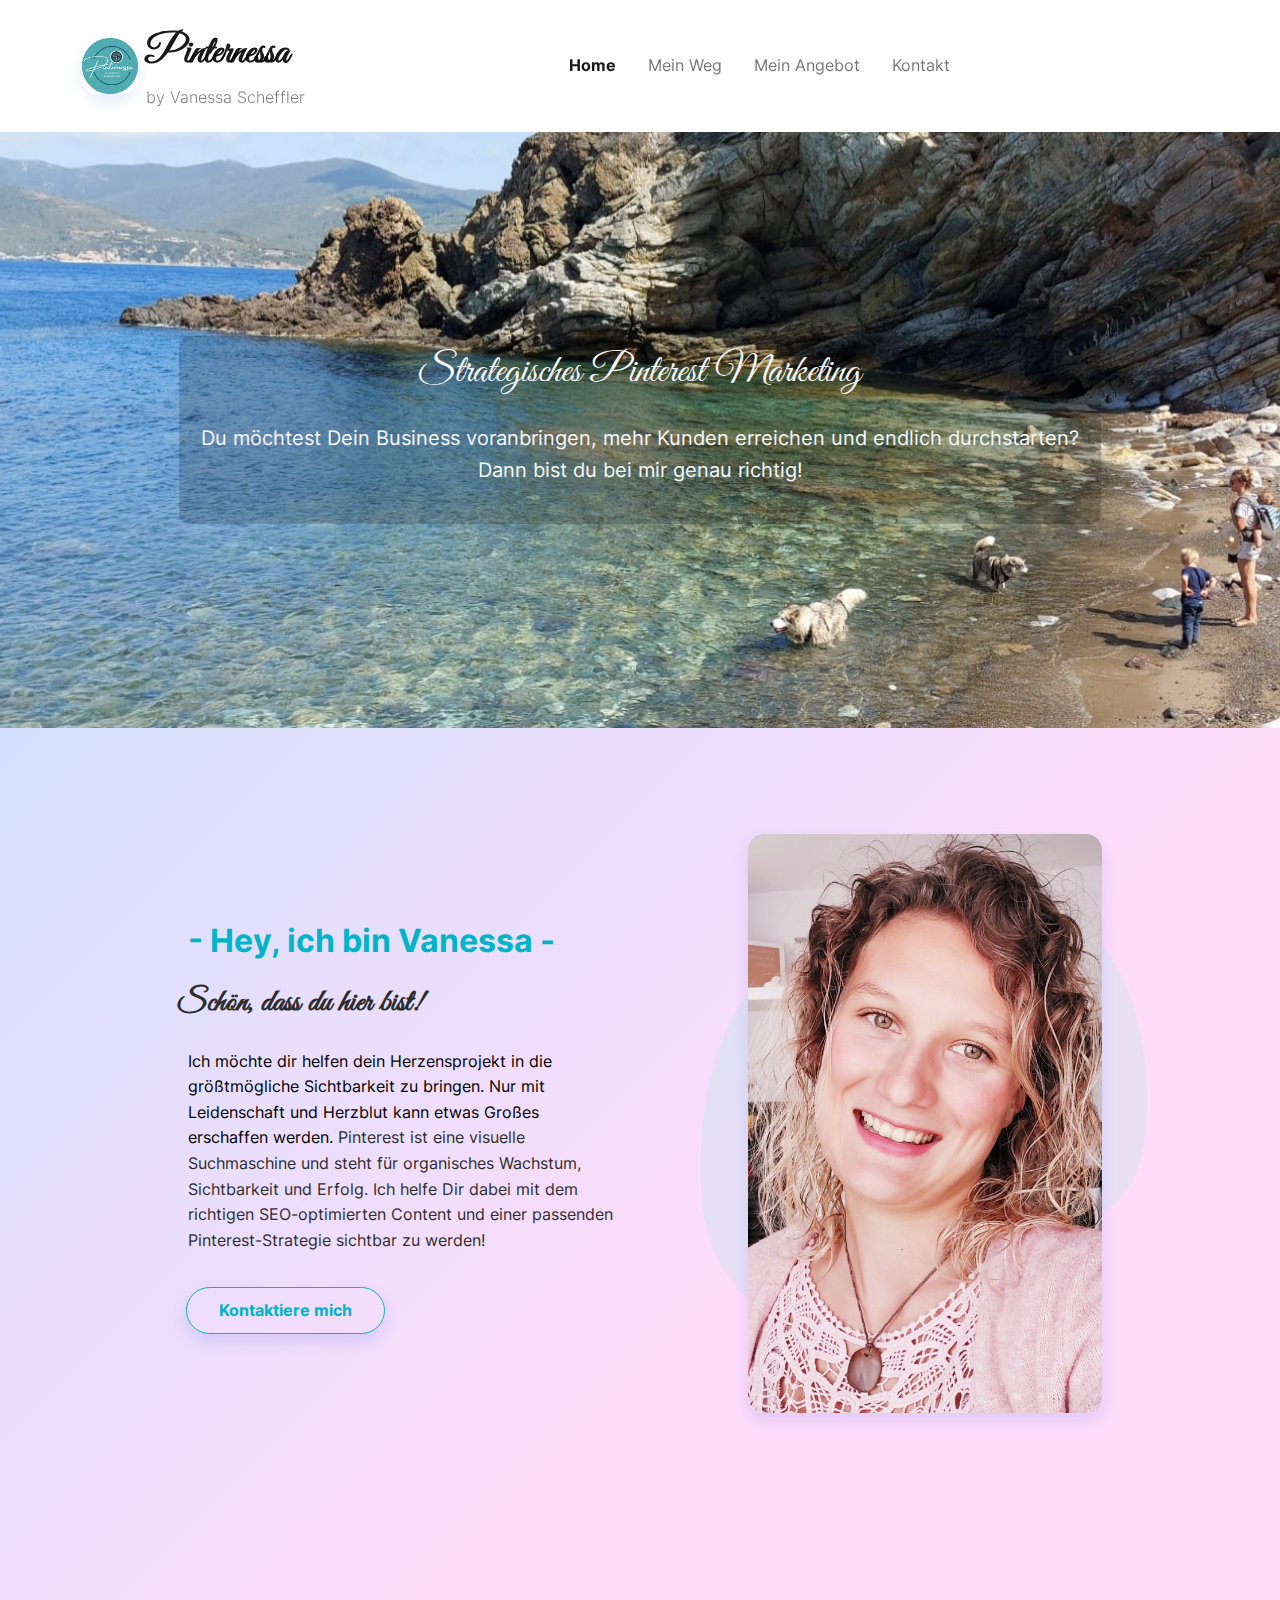
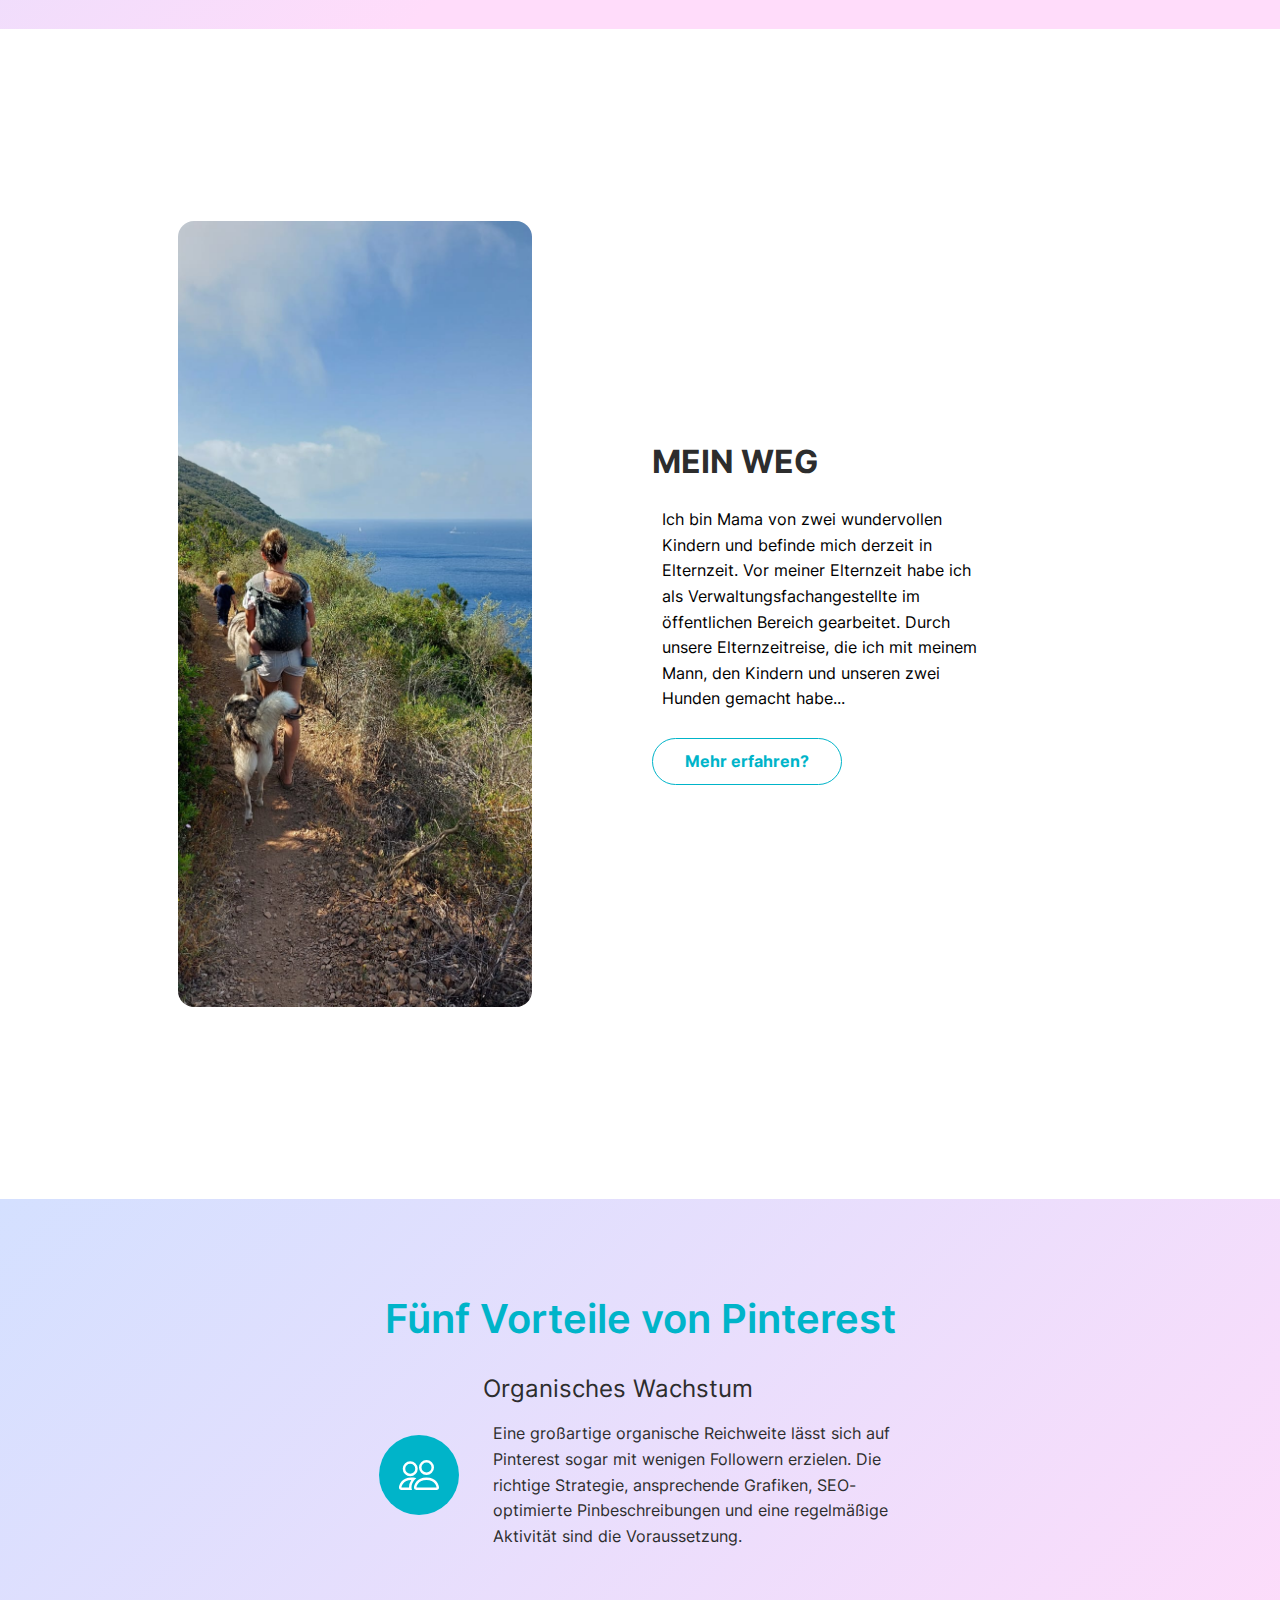
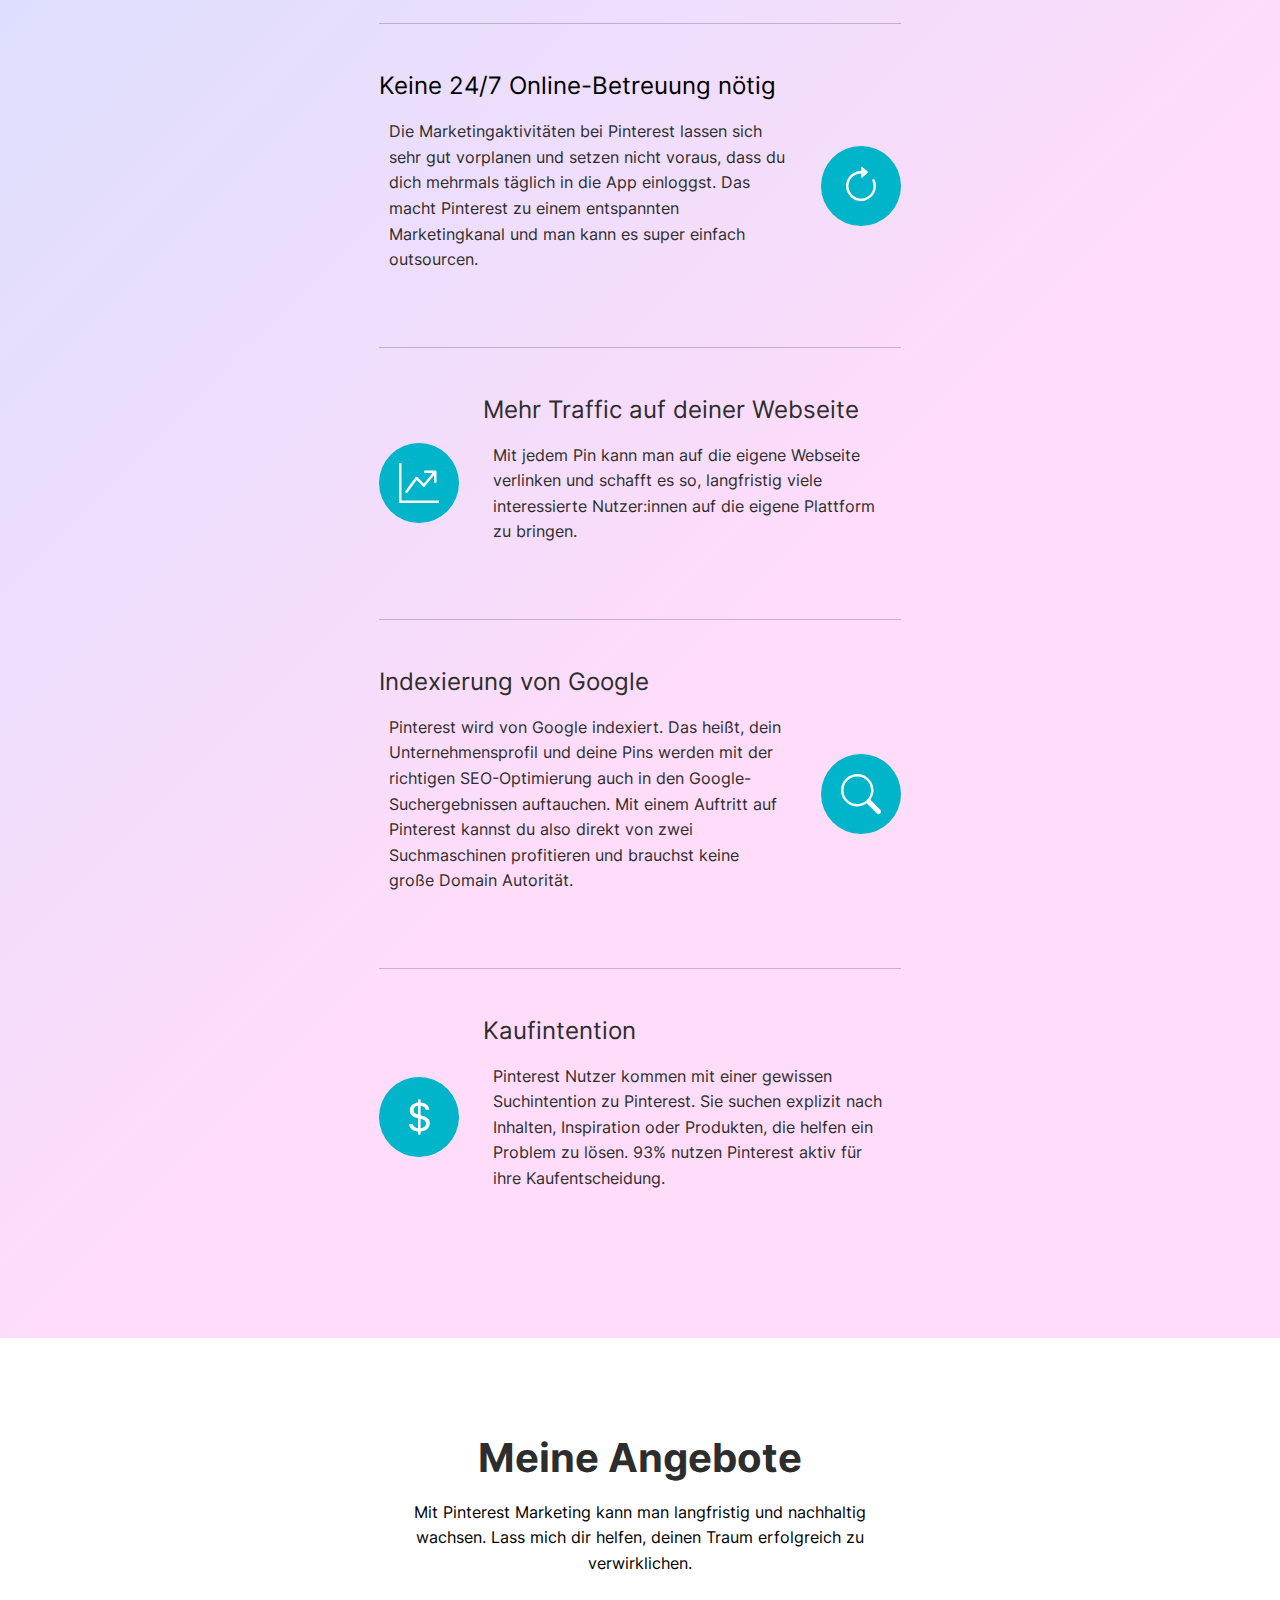
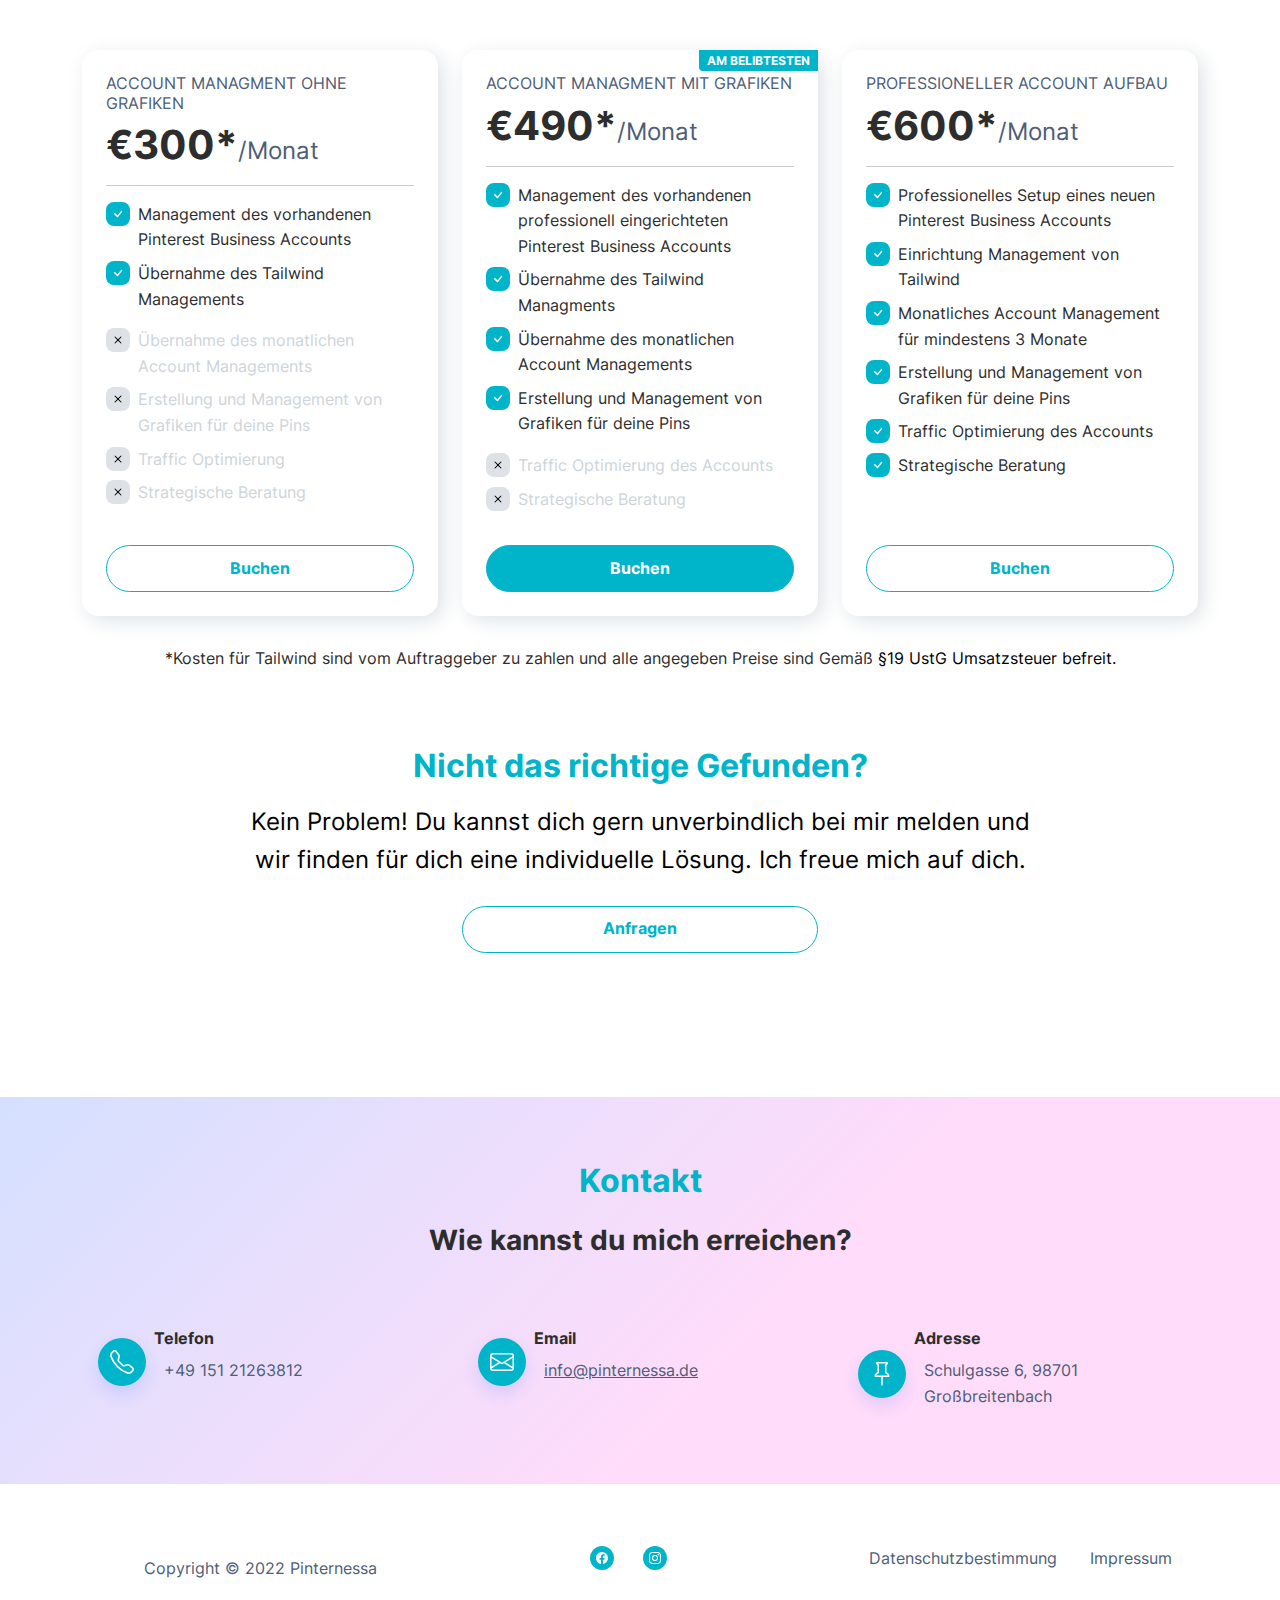
==== index.html @ 13e43223 "Init Repo" ====
<!DOCTYPE html>
<html lang="en">

<head>
    <meta charset="utf-8">
    <meta name="viewport" content="width=device-width, initial-scale=1.0, shrink-to-fit=no">
    <title>Home - Pinternessa</title>
    <link rel="stylesheet" href="assets/bootstrap/css/bootstrap.min.css">
    <link rel="stylesheet" href="assets/css/Aguafina%20Script.css">
    <link rel="stylesheet" href="assets/css/Great%20Vibes.css">
    <link rel="stylesheet" href="assets/css/Inter.css">
    <link rel="stylesheet" href="assets/css/aboute.css">
    <link rel="stylesheet" href="assets/css/Banner-Heading-Image-images.css">
    <link rel="stylesheet" href="assets/css/Footer-Clean-icons.css">
    <link rel="stylesheet" href="assets/css/Pricing-Free-Paid-badges.css">
</head>

<body style="/*background: url(&quot;design.jpg&quot;);*/background-position: 0 -60px;">
    <!-- Start: Navbar Centered Links -->
    <nav class="navbar navbar-light navbar-expand-md sticky-top d-xxl-flex justify-content-xxl-center align-items-xxl-center navbar-shrink py-3" id="mainNav">
        <div class="container"><a class="navbar-brand d-flex align-items-center" href="index.html"><span class="bs-icon-xs bs-icon-circle shadow d-flex justify-content-xxl-center align-items-xxl-center me-2 bs-icon"><img class="rounded img-fluid d-flex d-xxl-flex justify-content-center align-items-center justify-content-xxl-center align-items-xxl-center" src="assets/img/Pinternessa-logo-rund-400x400.jpg" style="border-radius: 15px;border-style: none;"></span>
                <div class="d-flex flex-column"><span class="fs-1 d-xxl-flex align-items-xxl-center" style="font-family: 'Great Vibes', serif;">Pinternessa</span><span class="fw-light text-black-50 d-xxl-flex align-items-xxl-center" style="font-size: 16px;">by Vanessa Scheffler</span></div>
            </a><button data-bs-toggle="collapse" class="navbar-toggler" data-bs-target="#navcol-1"><span class="visually-hidden">Toggle navigation</span><span class="navbar-toggler-icon"></span></button>
            <div class="collapse navbar-collapse d-xxl-flex align-items-xxl-center" id="navcol-1">
                <ul class="navbar-nav mx-auto">
                    <li class="nav-item"><a class="nav-link active" href="index.html">Home</a></li>
                    <li class="nav-item"><a class="nav-link" href="aboutMe.html">Mein Weg</a></li>
                    <li class="nav-item"><a class="nav-link" href="service.html">Mein Angebot</a></li>
                    <li class="nav-item"></li>
                    <li class="nav-item"><a class="nav-link" href="contacts.html">Kontakt</a></li>
                </ul>
            </div>
        </div>
    </nav><!-- End: Navbar Centered Links -->
    <main>
        <!-- Start: Hero Overlay -->
        <section class="py-4 py-xl-5" style="background: url(&quot;assets/img/Hunde-Kinder-Strand.jpg&quot;) center / cover no-repeat;">
            <div class="container">
                <div class="border rounded border-0 d-flex flex-column justify-content-center align-items-center align-items-xl-center align-items-xxl-start p-4 py-5" style="height: 500px;">
                    <div class="row d-xl-flex justify-content-xl-center align-items-xl-center">
                        <div class="col d-flex d-xl-flex flex-column justify-content-xxl-center align-items-xxl-center" style="background: var(--bs-border-color-translucent);border-radius: 10px;padding: 12px;">
                            <h1 class="fs-1 text-center text-light d-xl-flex justify-content-xl-center align-items-xl-center mb-3" style="border-radius: 10px;font-family: 'Great Vibes', serif;">Strategisches Pinterest Marketing</h1>
                            <p class="fs-5 fw-normal text-center text-light">Du möchtest Dein Business voranbringen, mehr Kunden erreichen und endlich durchstarten?<br>Dann bist du bei mir genau richtig!</p>
                        </div>
                    </div>
                </div>
            </div>
        </section><!-- End: Hero Overlay -->
        <!-- Start: Section-Hero -->
        <section>
            <!-- Start: Hero -->
            <header class="py-5" style="background: linear-gradient(135deg, #d4e0ff, #ffdcfa 60%);">
                <!-- Start: Hero Clean Reverse -->
                <div class="container py-4 py-xl-5" style="margin-top: -86px;">
                    <div class="row py-5">
                        <div class="col-md-6 text-center text-md-start d-flex d-sm-flex d-md-flex justify-content-center align-items-center justify-content-md-start align-items-md-center justify-content-xl-end mb-4">
                            <div style="max-width: 450px;">
                                <p class="fs-2 fw-bold text-start text-info mb-2" style="color: rgb(203,109,205);">- Hey, ich bin Vanessa -</p>
                                <h2 class="fw-bold text-start" style="font-family: 'Great Vibes', serif;text-align: center;">Schön, dass du hier bist!</h2>
                                <p class="text-start my-3"><span style="color: rgb(0, 0, 0); background-color: transparent;">Ich möchte dir helfen dein Herzensprojekt in die größtmögliche Sichtbarkeit zu bringen.&nbsp;Nur mit Leidenschaft und Herzblut kann etwas Großes erschaffen werden.&nbsp;</span>Pinterest ist eine visuelle Suchmaschine und steht für organisches Wachstum, Sichtbarkeit und Erfolg. Ich helfe Dir dabei mit dem richtigen SEO-optimierten Content und einer passenden Pinterest-Strategie sichtbar zu werden!<br></p>
                                <form class="d-flex justify-content-center flex-wrap justify-content-md-start flex-lg-nowrap" method="post">
                                    <div class="my-2 me-2"></div>
                                    <div class="my-2"><a class="btn btn-outline-info shadow" role="button" href="contacts.html">Kontaktiere mich</a></div>
                                </form>
                            </div>
                        </div>
                        <div class="col-md-6 mb-4">
                            <div class="p-5 mx-lg-5" style="background: url(&quot;assets/img/blob.svg&quot;) center / contain no-repeat;"><img class="rounded img-fluid shadow w-100 fit-cover" style="min-height: 300px;" src="assets/img/heroBild-3.svg"></div>
                        </div>
                    </div>
                </div><!-- End: Hero Clean Reverse -->
            </header><!-- End: Hero -->
        </section><!-- End: Section-Hero -->
        <!-- Start: Section-aboutMe -->
        <section style="padding-top: 48px;padding-bottom: 48px;">
            <!-- Start: Hero Clean -->
            <div class="container py-4 py-xl-5">
                <div class="row gy-4 gy-md-0">
                    <div class="col-md-6">
                        <div class="p-xl-5 m-xl-5"><img class="rounded img-fluid w-100 fit-cover" src="assets/img/IMG-20220523-WA0023.jpg" width="444" height="546"></div>
                    </div>
                    <div class="col-md-6 d-md-flex align-items-md-center">
                        <div style="max-width: 350px;">
                            <h2 class="text-uppercase fs-2 fw-bold">Mein Weg</h2>
                            <p class="my-3"><span style="color: rgb(0, 0, 0); background-color: transparent;">Ich bin Mama von zwei wundervollen Kindern und befinde mich derzeit in Elternzeit. Vor meiner Elternzeit habe ich als Verwaltungsfachangestellte im öffentlichen Bereich gearbeitet. Durch unsere Elternzeitreise, die ich mit meinem Mann, den Kindern und unseren zwei Hunden gemacht habe...</span><br></p><a class="btn btn-outline-info me-2" role="button" href="aboutMe.html">Mehr erfahren?</a>
                        </div>
                    </div>
                </div><!-- Start: Features -->
                <section></section><!-- End: Features -->
            </div><!-- End: Hero Clean -->
        </section><!-- End: Section-aboutMe -->
        <!-- Start: Section-Benefits-of-Pinterest -->
        <section style="background: linear-gradient(135deg, #d4e0ff, #ffdcfa 60%);padding-top: 48px;padding-bottom: 48px;">
            <!-- Start: Features Large Icons -->
            <div class="container py-4 py-xl-5">
                <h1 class="fw-semibold text-info d-xxl-flex justify-content-xxl-center">Fünf Vorteile von Pinterest</h1>
                <div class="row">
                    <div class="col-md-8 col-xl-6 mx-auto p-4">
                        <div class="d-flex align-items-center align-items-md-start align-items-xl-center">
                            <div class="bs-icon-xl bs-icon-circle bs-icon-primary-light text-white text-bg-info d-flex flex-shrink-0 justify-content-center align-items-center me-4 d-inline-block bs-icon xl"><svg xmlns="http://www.w3.org/2000/svg" width="1em" height="1em" fill="currentColor" viewBox="0 0 16 16" class="bi bi-people text-white" style="border-color: rgb(255,255,255);">
                                    <path d="M15 14s1 0 1-1-1-4-5-4-5 3-5 4 1 1 1 1h8zm-7.978-1A.261.261 0 0 1 7 12.996c.001-.264.167-1.03.76-1.72C8.312 10.629 9.282 10 11 10c1.717 0 2.687.63 3.24 1.276.593.69.758 1.457.76 1.72l-.008.002a.274.274 0 0 1-.014.002H7.022zM11 7a2 2 0 1 0 0-4 2 2 0 0 0 0 4zm3-2a3 3 0 1 1-6 0 3 3 0 0 1 6 0zM6.936 9.28a5.88 5.88 0 0 0-1.23-.247A7.35 7.35 0 0 0 5 9c-4 0-5 3-5 4 0 .667.333 1 1 1h4.216A2.238 2.238 0 0 1 5 13c0-1.01.377-2.042 1.09-2.904.243-.294.526-.569.846-.816zM4.92 10A5.493 5.493 0 0 0 4 13H1c0-.26.164-1.03.76-1.724.545-.636 1.492-1.256 3.16-1.275zM1.5 5.5a3 3 0 1 1 6 0 3 3 0 0 1-6 0zm3-2a2 2 0 1 0 0 4 2 2 0 0 0 0-4z"></path>
                                </svg></div>
                            <div>
                                <h4>Organisches Wachstum</h4>
                                <p>Eine großartige organische Reichweite lässt sich auf Pinterest sogar mit wenigen Followern erzielen. Die richtige Strategie, ansprechende Grafiken, SEO-optimierte Pinbeschreibungen und eine regelmäßige Aktivität sind die Voraussetzung.</p>
                            </div>
                        </div>
                        <hr class="my-5">
                        <div class="d-flex align-items-center align-items-md-start align-items-xl-center">
                            <div class="bs-icon-xl bs-icon-circle text-white text-bg-info d-flex flex-shrink-0 justify-content-center align-items-center order-last ms-4 d-inline-block bs-icon xl"><svg xmlns="http://www.w3.org/2000/svg" width="1em" height="1em" fill="currentColor" viewBox="0 0 16 16" class="bi bi-arrow-clockwise">
                                    <path fill-rule="evenodd" d="M8 3a5 5 0 1 0 4.546 2.914.5.5 0 0 1 .908-.417A6 6 0 1 1 8 2v1z"></path>
                                    <path d="M8 4.466V.534a.25.25 0 0 1 .41-.192l2.36 1.966c.12.1.12.284 0 .384L8.41 4.658A.25.25 0 0 1 8 4.466z"></path>
                                </svg></div>
                            <div>
                                <h4><span style="color: rgb(0, 0, 0); background-color: transparent;">Keine 24/7 Online-Betreuung nötig</span><br></h4>
                                <p>Die Marketingaktivitäten bei Pinterest lassen sich sehr gut vorplanen und setzen nicht voraus, dass du dich mehrmals täglich in die App einloggst. Das macht Pinterest zu einem entspannten Marketingkanal und man kann es super einfach outsourcen.</p>
                            </div>
                        </div>
                        <hr class="my-5">
                        <div class="d-flex align-items-center align-items-md-start align-items-xl-center">
                            <div class="bs-icon-xl bs-icon-circle bs-icon-primary text-white text-bg-info d-flex flex-shrink-0 justify-content-center align-items-center me-4 d-inline-block bs-icon xl"><svg xmlns="http://www.w3.org/2000/svg" width="1em" height="1em" fill="currentColor" viewBox="0 0 16 16" class="bi bi-graph-up-arrow">
                                    <path fill-rule="evenodd" d="M0 0h1v15h15v1H0V0Zm10 3.5a.5.5 0 0 1 .5-.5h4a.5.5 0 0 1 .5.5v4a.5.5 0 0 1-1 0V4.9l-3.613 4.417a.5.5 0 0 1-.74.037L7.06 6.767l-3.656 5.027a.5.5 0 0 1-.808-.588l4-5.5a.5.5 0 0 1 .758-.06l2.609 2.61L13.445 4H10.5a.5.5 0 0 1-.5-.5Z"></path>
                                </svg></div>
                            <div>
                                <h4>Mehr Traffic auf deiner Webseite</h4>
                                <p>Mit jedem Pin kann man auf die eigene Webseite verlinken und schafft es so, langfristig viele interessierte Nutzer:innen auf die eigene Plattform zu bringen.</p>
                            </div>
                        </div>
                        <hr class="my-5">
                        <div class="d-flex align-items-center align-items-md-start align-items-xl-center">
                            <div class="bs-icon-xl bs-icon-circle bs-icon-primary text-white text-bg-info d-flex flex-shrink-0 justify-content-center align-items-center order-last ms-4 d-inline-block bs-icon xl"><svg xmlns="http://www.w3.org/2000/svg" width="1em" height="1em" fill="currentColor" viewBox="0 0 16 16" class="bi bi-search">
                                    <path d="M11.742 10.344a6.5 6.5 0 1 0-1.397 1.398h-.001c.03.04.062.078.098.115l3.85 3.85a1 1 0 0 0 1.415-1.414l-3.85-3.85a1.007 1.007 0 0 0-.115-.1zM12 6.5a5.5 5.5 0 1 1-11 0 5.5 5.5 0 0 1 11 0z"></path>
                                </svg></div>
                            <div>
                                <h4>Indexierung von Google</h4>
                                <p>Pinterest wird von Google indexiert. Das heißt, dein Unternehmensprofil und deine Pins werden mit der richtigen SEO-Optimierung auch in den Google-Suchergebnissen auftauchen. Mit einem Auftritt auf Pinterest kannst du also direkt von zwei Suchmaschinen profitieren und brauchst keine große Domain Autorität.<br></p>
                            </div>
                        </div>
                        <hr class="my-5">
                        <div class="d-flex align-items-center align-items-md-start align-items-xl-center">
                            <div class="bs-icon-xl bs-icon-circle bs-icon-primary text-white text-bg-info d-flex flex-shrink-0 justify-content-center align-items-center me-4 d-inline-block bs-icon xl"><svg xmlns="http://www.w3.org/2000/svg" width="1em" height="1em" fill="currentColor" viewBox="0 0 16 16" class="bi bi-currency-dollar">
                                    <path d="M4 10.781c.148 1.667 1.513 2.85 3.591 3.003V15h1.043v-1.216c2.27-.179 3.678-1.438 3.678-3.3 0-1.59-.947-2.51-2.956-3.028l-.722-.187V3.467c1.122.11 1.879.714 2.07 1.616h1.47c-.166-1.6-1.54-2.748-3.54-2.875V1H7.591v1.233c-1.939.23-3.27 1.472-3.27 3.156 0 1.454.966 2.483 2.661 2.917l.61.162v4.031c-1.149-.17-1.94-.8-2.131-1.718H4zm3.391-3.836c-1.043-.263-1.6-.825-1.6-1.616 0-.944.704-1.641 1.8-1.828v3.495l-.2-.05zm1.591 1.872c1.287.323 1.852.859 1.852 1.769 0 1.097-.826 1.828-2.2 1.939V8.73l.348.086z"></path>
                                </svg></div>
                            <div>
                                <h4>Kaufintention</h4>
                                <p>Pinterest Nutzer kommen mit einer gewissen Suchintention zu Pinterest. Sie suchen explizit nach Inhalten, Inspiration oder Produkten, die helfen ein Problem zu lösen. 93% nutzen Pinterest aktiv für ihre Kaufentscheidung. </p>
                            </div>
                        </div>
                    </div>
                </div>
            </div><!-- End: Features Large Icons -->
        </section><!-- End: Section-Benefits-of-Pinterest -->
        <!-- Start: My-Services -->
        <section class="py-5">
            <!-- Start: Pricing Clean -->
            <div class="container py-4 py-xl-5">
                <div class="row mb-5">
                    <div class="col-md-8 col-xl-6 text-center mx-auto">
                        <h2 class="fs-1 fw-bold">Meine Angebote</h2>
                        <p class="w-lg-50"><span style="color: rgb(0, 0, 0); background-color: transparent;">Mit Pinterest Marketing kann man langfristig und nachhaltig wachsen. Lass mich dir helfen, deinen Traum erfolgreich zu verwirklichen.</span><br></p>
                    </div>
                </div>
                <div class="row gy-4 row-cols-1 row-cols-md-2 row-cols-xl-3 d-md-flex d-lg-flex justify-content-md-center justify-content-lg-center">
                    <div class="col">
                        <div class="card h-100" style="box-shadow: 5px 5px 20px var(--bs-gray-300);">
                            <div class="card-body d-flex flex-column justify-content-between p-4">
                                <div>
                                    <h6 class="text-uppercase text-muted">Account Managment ohne Grafiken</h6>
                                    <h4 class="display-6 fw-bold">€300*<span class="fs-4 fw-normal text-muted">/Monat</span></h4>
                                    <hr>
                                    <ul class="list-unstyled">
                                        <li class="d-flex mb-2"><span class="bs-icon-xs bs-icon-rounded bs-icon-primary-light text-bg-info bs-icon me-2"><svg xmlns="http://www.w3.org/2000/svg" width="1em" height="1em" fill="currentColor" viewBox="0 0 16 16" class="bi bi-check">
                                                    <path d="M10.97 4.97a.75.75 0 0 1 1.07 1.05l-3.99 4.99a.75.75 0 0 1-1.08.02L4.324 8.384a.75.75 0 1 1 1.06-1.06l2.094 2.093 3.473-4.425a.267.267 0 0 1 .02-.022z"></path>
                                                </svg></span><span>Management des vorhandenen Pinterest Business Accounts</span></li>
                                        <li class="d-flex mb-2"><span class="bs-icon-xs bs-icon-rounded bs-icon-primary-light text-bg-info bs-icon me-2"><svg xmlns="http://www.w3.org/2000/svg" width="1em" height="1em" fill="currentColor" viewBox="0 0 16 16" class="bi bi-check">
                                                    <path d="M10.97 4.97a.75.75 0 0 1 1.07 1.05l-3.99 4.99a.75.75 0 0 1-1.08.02L4.324 8.384a.75.75 0 1 1 1.06-1.06l2.094 2.093 3.473-4.425a.267.267 0 0 1 .02-.022z"></path>
                                                </svg></span><span>Übernahme des Tailwind Managements&nbsp;</span></li>
                                    </ul>
                                    <ul class="list-unstyled">
                                        <li class="d-flex mb-2"><span class="bs-icon-xs bs-icon-rounded bs-icon-primary-light bs-icon me-2" style="color: var(--bs-card-cap-bg);background: var(--bs-gray-300);"><svg xmlns="http://www.w3.org/2000/svg" width="1em" height="1em" fill="currentColor" viewBox="0 0 16 16" class="bi bi-x" style="color: var(--bs-black);font-weight: bold;">
                                                    <path d="M4.646 4.646a.5.5 0 0 1 .708 0L8 7.293l2.646-2.647a.5.5 0 0 1 .708.708L8.707 8l2.647 2.646a.5.5 0 0 1-.708.708L8 8.707l-2.646 2.647a.5.5 0 0 1-.708-.708L7.293 8 4.646 5.354a.5.5 0 0 1 0-.708z"></path>
                                                </svg></span><span style="color: var(--bs-gray-400);">Übernahme des monatlichen Account Managements</span></li>
                                        <li class="d-flex mb-2"><span class="bs-icon-xs bs-icon-rounded bs-icon-primary-light bs-icon me-2" style="color: var(--bs-card-cap-bg);background: var(--bs-gray-300);"><svg xmlns="http://www.w3.org/2000/svg" width="1em" height="1em" fill="currentColor" viewBox="0 0 16 16" class="bi bi-x" style="color: var(--bs-black);font-weight: bold;">
                                                    <path d="M4.646 4.646a.5.5 0 0 1 .708 0L8 7.293l2.646-2.647a.5.5 0 0 1 .708.708L8.707 8l2.647 2.646a.5.5 0 0 1-.708.708L8 8.707l-2.646 2.647a.5.5 0 0 1-.708-.708L7.293 8 4.646 5.354a.5.5 0 0 1 0-.708z"></path>
                                                </svg></span><span style="color: var(--bs-gray-400);">Erstellung und Management von Grafiken für deine Pins</span></li>
                                        <li class="d-flex mb-2"><span class="bs-icon-xs bs-icon-rounded bs-icon-primary-light bs-icon me-2" style="color: var(--bs-card-cap-bg);background: var(--bs-gray-300);"><svg xmlns="http://www.w3.org/2000/svg" width="1em" height="1em" fill="currentColor" viewBox="0 0 16 16" class="bi bi-x" style="color: var(--bs-black);font-weight: bold;">
                                                    <path d="M4.646 4.646a.5.5 0 0 1 .708 0L8 7.293l2.646-2.647a.5.5 0 0 1 .708.708L8.707 8l2.647 2.646a.5.5 0 0 1-.708.708L8 8.707l-2.646 2.647a.5.5 0 0 1-.708-.708L7.293 8 4.646 5.354a.5.5 0 0 1 0-.708z"></path>
                                                </svg></span><span style="color: var(--bs-gray-400);">Traffic Optimierung</span></li>
                                        <li class="d-flex mb-2"><span class="bs-icon-xs bs-icon-rounded bs-icon-primary-light bs-icon me-2" style="color: var(--bs-card-cap-bg);background: var(--bs-gray-300);"><svg xmlns="http://www.w3.org/2000/svg" width="1em" height="1em" fill="currentColor" viewBox="0 0 16 16" class="bi bi-x" style="color: var(--bs-black);font-weight: bold;">
                                                    <path d="M4.646 4.646a.5.5 0 0 1 .708 0L8 7.293l2.646-2.647a.5.5 0 0 1 .708.708L8.707 8l2.647 2.646a.5.5 0 0 1-.708.708L8 8.707l-2.646 2.647a.5.5 0 0 1-.708-.708L7.293 8 4.646 5.354a.5.5 0 0 1 0-.708z"></path>
                                                </svg></span><span style="color: var(--bs-gray-400);">Strategische Beratung</span></li>
                                    </ul>
                                </div><a class="btn btn-outline-info d-block w-100" role="button" href="mailto:info@pinternessa.de?subject=Anfrage Account Management ohne Grafiken">Buchen</a>
                            </div>
                        </div>
                    </div>
                    <div class="col">
                        <div class="card border-primary border-2 h-100" style="box-shadow: 5px 5px 20px var(--bs-gray-300);">
                            <div class="card-body d-flex flex-column justify-content-between p-4"><span class="badge bg-info position-absolute top-0 end-0 rounded-bottom-left text-uppercase">Am belibtesten</span>
                                <div>
                                    <h6 class="text-uppercase text-muted">Account Managment mit Grafiken</h6>
                                    <h4 class="display-6 fw-bold">€490*<span class="fs-4 fw-normal text-muted">/Monat</span></h4>
                                    <hr>
                                    <ul class="list-unstyled">
                                        <li class="d-flex mb-2"><span class="bs-icon-xs bs-icon-rounded bs-icon-primary-light text-bg-info bs-icon me-2"><svg xmlns="http://www.w3.org/2000/svg" width="1em" height="1em" fill="currentColor" viewBox="0 0 16 16" class="bi bi-check">
                                                    <path d="M10.97 4.97a.75.75 0 0 1 1.07 1.05l-3.99 4.99a.75.75 0 0 1-1.08.02L4.324 8.384a.75.75 0 1 1 1.06-1.06l2.094 2.093 3.473-4.425a.267.267 0 0 1 .02-.022z"></path>
                                                </svg></span>Management des vorhandenen professionell eingerichteten Pinterest Business Accounts<span></span></li>
                                        <li class="d-flex mb-2" style="margin-top: 0px;"><span class="bs-icon-xs bs-icon-rounded bs-icon-primary-light text-bg-info bs-icon me-2"><svg xmlns="http://www.w3.org/2000/svg" width="1em" height="1em" fill="currentColor" viewBox="0 0 16 16" class="bi bi-check">
                                                    <path d="M10.97 4.97a.75.75 0 0 1 1.07 1.05l-3.99 4.99a.75.75 0 0 1-1.08.02L4.324 8.384a.75.75 0 1 1 1.06-1.06l2.094 2.093 3.473-4.425a.267.267 0 0 1 .02-.022z"></path>
                                                </svg></span>Übernahme des Tailwind Managments<span></span></li>
                                        <li class="d-flex mb-2"><span class="bs-icon-xs bs-icon-rounded bs-icon-primary-light text-bg-info bs-icon me-2"><svg xmlns="http://www.w3.org/2000/svg" width="1em" height="1em" fill="currentColor" viewBox="0 0 16 16" class="bi bi-check">
                                                    <path d="M10.97 4.97a.75.75 0 0 1 1.07 1.05l-3.99 4.99a.75.75 0 0 1-1.08.02L4.324 8.384a.75.75 0 1 1 1.06-1.06l2.094 2.093 3.473-4.425a.267.267 0 0 1 .02-.022z"></path>
                                                </svg></span><span style="margin-top: 0px;">Übernahme des monatlichen Account Managements</span></li>
                                        <li class="d-flex mb-2"><span class="bs-icon-xs bs-icon-rounded bs-icon-primary-light text-bg-info bs-icon me-2"><svg xmlns="http://www.w3.org/2000/svg" width="1em" height="1em" fill="currentColor" viewBox="0 0 16 16" class="bi bi-check">
                                                    <path d="M10.97 4.97a.75.75 0 0 1 1.07 1.05l-3.99 4.99a.75.75 0 0 1-1.08.02L4.324 8.384a.75.75 0 1 1 1.06-1.06l2.094 2.093 3.473-4.425a.267.267 0 0 1 .02-.022z"></path>
                                                </svg></span><span>Erstellung und Management von Grafiken für deine Pins</span></li>
                                    </ul>
                                    <ul class="list-unstyled">
                                        <li class="d-flex mb-2"><span class="bs-icon-xs bs-icon-rounded bs-icon-primary-light bs-icon me-2" style="color: var(--bs-card-cap-bg);background: var(--bs-gray-300);"><svg xmlns="http://www.w3.org/2000/svg" width="1em" height="1em" fill="currentColor" viewBox="0 0 16 16" class="bi bi-x" style="color: var(--bs-black);font-weight: bold;">
                                                    <path d="M4.646 4.646a.5.5 0 0 1 .708 0L8 7.293l2.646-2.647a.5.5 0 0 1 .708.708L8.707 8l2.647 2.646a.5.5 0 0 1-.708.708L8 8.707l-2.646 2.647a.5.5 0 0 1-.708-.708L7.293 8 4.646 5.354a.5.5 0 0 1 0-.708z"></path>
                                                </svg></span><span style="color: var(--bs-gray-400);">Traffic Optimierung des Accounts</span></li>
                                        <li class="d-flex mb-2"><span class="bs-icon-xs bs-icon-rounded bs-icon-primary-light bs-icon me-2" style="color: var(--bs-card-cap-bg);background: var(--bs-gray-300);"><svg xmlns="http://www.w3.org/2000/svg" width="1em" height="1em" fill="currentColor" viewBox="0 0 16 16" class="bi bi-x" style="color: var(--bs-black);font-weight: bold;">
                                                    <path d="M4.646 4.646a.5.5 0 0 1 .708 0L8 7.293l2.646-2.647a.5.5 0 0 1 .708.708L8.707 8l2.647 2.646a.5.5 0 0 1-.708.708L8 8.707l-2.646 2.647a.5.5 0 0 1-.708-.708L7.293 8 4.646 5.354a.5.5 0 0 1 0-.708z"></path>
                                                </svg></span><span style="color: var(--bs-gray-400);">Strategische Beratung</span></li>
                                    </ul>
                                </div><a class="btn btn-info d-block w-100" role="button" href="mailto:info@pinternessa.de?subject=Anfrage Account Management mit Grafiken" style="margin-top: 17px;">Buchen</a>
                            </div>
                        </div>
                    </div>
                    <div class="col">
                        <div class="card h-100" style="box-shadow: 5px 5px 20px var(--bs-gray-300);">
                            <div class="card-body d-flex flex-column justify-content-between p-4">
                                <div>
                                    <h6 class="text-uppercase text-muted">Professioneller Account Aufbau</h6>
                                    <h4 class="display-6 fw-bold">€600*<span class="fs-4 fw-normal text-muted">/Monat</span></h4>
                                    <hr>
                                    <ul class="list-unstyled">
                                        <li class="d-flex mb-2"><span class="bs-icon-xs bs-icon-rounded bs-icon-primary-light text-bg-info bs-icon me-2"><svg xmlns="http://www.w3.org/2000/svg" width="1em" height="1em" fill="currentColor" viewBox="0 0 16 16" class="bi bi-check">
                                                    <path d="M10.97 4.97a.75.75 0 0 1 1.07 1.05l-3.99 4.99a.75.75 0 0 1-1.08.02L4.324 8.384a.75.75 0 1 1 1.06-1.06l2.094 2.093 3.473-4.425a.267.267 0 0 1 .02-.022z"></path>
                                                </svg></span><span>Professionelles Setup eines neuen Pinterest Business Accounts</span></li>
                                        <li class="d-flex mb-2"><span class="bs-icon-xs bs-icon-rounded bs-icon-primary-light text-bg-info bs-icon me-2"><svg xmlns="http://www.w3.org/2000/svg" width="1em" height="1em" fill="currentColor" viewBox="0 0 16 16" class="bi bi-check">
                                                    <path d="M10.97 4.97a.75.75 0 0 1 1.07 1.05l-3.99 4.99a.75.75 0 0 1-1.08.02L4.324 8.384a.75.75 0 1 1 1.06-1.06l2.094 2.093 3.473-4.425a.267.267 0 0 1 .02-.022z"></path>
                                                </svg></span><span>Einrichtung Management von Tailwind</span></li>
                                        <li class="d-flex mb-2"><span class="bs-icon-xs bs-icon-rounded bs-icon-primary-light text-bg-info bs-icon me-2"><svg xmlns="http://www.w3.org/2000/svg" width="1em" height="1em" fill="currentColor" viewBox="0 0 16 16" class="bi bi-check">
                                                    <path d="M10.97 4.97a.75.75 0 0 1 1.07 1.05l-3.99 4.99a.75.75 0 0 1-1.08.02L4.324 8.384a.75.75 0 1 1 1.06-1.06l2.094 2.093 3.473-4.425a.267.267 0 0 1 .02-.022z"></path>
                                                </svg></span><span>Monatliches Account Management für mindestens 3 Monate</span></li>
                                        <li class="d-flex mb-2"><span class="bs-icon-xs bs-icon-rounded bs-icon-primary-light text-bg-info bs-icon me-2"><svg xmlns="http://www.w3.org/2000/svg" width="1em" height="1em" fill="currentColor" viewBox="0 0 16 16" class="bi bi-check">
                                                    <path d="M10.97 4.97a.75.75 0 0 1 1.07 1.05l-3.99 4.99a.75.75 0 0 1-1.08.02L4.324 8.384a.75.75 0 1 1 1.06-1.06l2.094 2.093 3.473-4.425a.267.267 0 0 1 .02-.022z"></path>
                                                </svg></span><span>Erstellung und Management von Grafiken für deine Pins</span></li>
                                        <li class="d-flex mb-2"><span class="bs-icon-xs bs-icon-rounded bs-icon-primary-light text-bg-info bs-icon me-2"><svg xmlns="http://www.w3.org/2000/svg" width="1em" height="1em" fill="currentColor" viewBox="0 0 16 16" class="bi bi-check">
                                                    <path d="M10.97 4.97a.75.75 0 0 1 1.07 1.05l-3.99 4.99a.75.75 0 0 1-1.08.02L4.324 8.384a.75.75 0 1 1 1.06-1.06l2.094 2.093 3.473-4.425a.267.267 0 0 1 .02-.022z"></path>
                                                </svg></span><span>Traffic Optimierung des Accounts</span></li>
                                        <li class="d-flex mb-2"><span class="bs-icon-xs bs-icon-rounded bs-icon-primary-light text-bg-info bs-icon me-2"><svg xmlns="http://www.w3.org/2000/svg" width="1em" height="1em" fill="currentColor" viewBox="0 0 16 16" class="bi bi-check">
                                                    <path d="M10.97 4.97a.75.75 0 0 1 1.07 1.05l-3.99 4.99a.75.75 0 0 1-1.08.02L4.324 8.384a.75.75 0 1 1 1.06-1.06l2.094 2.093 3.473-4.425a.267.267 0 0 1 .02-.022z"></path>
                                                </svg></span><span>Strategische Beratung</span></li>
                                    </ul>
                                </div><a class="btn btn-outline-info d-block w-100" role="button" href="mailto:info@pinternessa.de?subject=Anfrage Professioneller Account Aufbau">Buchen</a>
                            </div>
                        </div>
                    </div>
                </div>
                <p class="text-center" style="margin-top: 20px;margin-bottom: 20px;">*Kosten für Tailwind sind vom Auftraggeber zu zahlen und alle angegeben Preise sind Gemäß&nbsp;<span style="color: rgb(0, 0, 0); background-color: transparent;">§19 UstG Umsatzsteuer befreit.</span><br></p>
                <div class="row d-md-flex d-xl-flex justify-content-md-center align-items-md-center justify-content-xl-center mb-5" style="margin-top: 35px;">
                    <div class="col-md-12 col-lg-12 col-xl-9 col-xxl-12 text-center mx-auto" style="margin-top: 30px;">
                        <h2 class="fs-2 fw-bold text-info">Nicht das richtige Gefunden?</h2>
                        <p class="fs-4 fw-normal text-center w-lg-50"><span style="color: rgb(0, 0, 0); background-color: transparent;">Kein Problem! Du kannst dich gern unverbindlich bei mir melden und wir finden für dich eine individuelle Lösung. Ich freue mich auf dich.</span><br></p>
                    </div>
                    <div class="col-md-5 col-lg-4 col-xl-4 col-xxl-4 d-lg-flex d-xxl-flex justify-content-lg-center align-items-lg-center"><a class="btn btn-outline-info d-block d-xxl-flex justify-content-xxl-center align-items-xxl-center w-100" role="button" href="mailto:info@pinternessa.de?subject=Anfrage individuelles Angebot">Anfragen</a></div>
                </div>
            </div><!-- End: Pricing Clean -->
        </section><!-- End: My-Services -->
        <!-- Start: Contacts -->
        <section class="py-5" style="background: linear-gradient(135deg, #d4e0ff, #ffdcfa 60%);">
            <div class="container">
                <div class="row mb-5">
                    <div class="col-md-8 col-xl-6 text-center mx-auto">
                        <p class="fs-2 fw-bold text-info mb-2">Kontakt</p>
                        <h2 class="fs-3 fw-bold">Wie kannst du mich erreichen?</h2>
                    </div>
                </div>
                <div class="row d-flex justify-content-center">
                    <div class="col-md-6 col-xl-4 col-xxl-3 d-xxl-flex justify-content-xxl-center align-items-xxl-center">
                        <div class="d-flex align-items-center p-3">
                            <div class="bs-icon-md bs-icon-circle bs-icon-primary text-white text-bg-info shadow d-flex flex-shrink-0 justify-content-center align-items-center d-inline-block bs-icon bs-icon-md"><svg xmlns="http://www.w3.org/2000/svg" width="1em" height="1em" fill="currentColor" viewBox="0 0 16 16" class="bi bi-telephone">
                                    <path d="M3.654 1.328a.678.678 0 0 0-1.015-.063L1.605 2.3c-.483.484-.661 1.169-.45 1.77a17.568 17.568 0 0 0 4.168 6.608 17.569 17.569 0 0 0 6.608 4.168c.601.211 1.286.033 1.77-.45l1.034-1.034a.678.678 0 0 0-.063-1.015l-2.307-1.794a.678.678 0 0 0-.58-.122l-2.19.547a1.745 1.745 0 0 1-1.657-.459L5.482 8.062a1.745 1.745 0 0 1-.46-1.657l.548-2.19a.678.678 0 0 0-.122-.58L3.654 1.328zM1.884.511a1.745 1.745 0 0 1 2.612.163L6.29 2.98c.329.423.445.974.315 1.494l-.547 2.19a.678.678 0 0 0 .178.643l2.457 2.457a.678.678 0 0 0 .644.178l2.189-.547a1.745 1.745 0 0 1 1.494.315l2.306 1.794c.829.645.905 1.87.163 2.611l-1.034 1.034c-.74.74-1.846 1.065-2.877.702a18.634 18.634 0 0 1-7.01-4.42 18.634 18.634 0 0 1-4.42-7.009c-.362-1.03-.037-2.137.703-2.877L1.885.511z"></path>
                                </svg></div>
                            <div class="px-2">
                                <h6 class="fw-bold mb-0">Telefon</h6>
                                <p class="text-muted mb-0">+49 151 21263812</p>
                            </div>
                        </div>
                    </div>
                    <div class="col-md-6 col-xl-4 col-xxl-3 d-xxl-flex justify-content-xxl-center align-items-xxl-center">
                        <div class="d-flex align-items-center p-3">
                            <div class="bs-icon-md bs-icon-circle bs-icon-primary text-white text-bg-info shadow d-flex flex-shrink-0 justify-content-center align-items-center d-inline-block bs-icon bs-icon-md"><svg xmlns="http://www.w3.org/2000/svg" width="1em" height="1em" fill="currentColor" viewBox="0 0 16 16" class="bi bi-envelope">
                                    <path fill-rule="evenodd" d="M0 4a2 2 0 0 1 2-2h12a2 2 0 0 1 2 2v8a2 2 0 0 1-2 2H2a2 2 0 0 1-2-2V4Zm2-1a1 1 0 0 0-1 1v.217l7 4.2 7-4.2V4a1 1 0 0 0-1-1H2Zm13 2.383-4.708 2.825L15 11.105V5.383Zm-.034 6.876-5.64-3.471L8 9.583l-1.326-.795-5.64 3.47A1 1 0 0 0 2 13h12a1 1 0 0 0 .966-.741ZM1 11.105l4.708-2.897L1 5.383v5.722Z"></path>
                                </svg></div>
                            <div class="px-2">
                                <h6 class="fw-bold mb-0">Email</h6>
                                <p class="text-muted mb-0"><a href="mailto:info@pinternessa.de?subject=Kontaktanfrage">info@pinternessa.de</a></p>
                            </div>
                        </div>
                    </div>
                    <div class="col-md-6 col-xl-4 col-xxl-3">
                        <div class="d-flex align-items-center p-3">
                            <div class="bs-icon-md bs-icon-circle bs-icon-primary text-white text-bg-info shadow d-flex flex-shrink-0 justify-content-center align-items-center d-inline-block bs-icon bs-icon-md"><svg xmlns="http://www.w3.org/2000/svg" width="1em" height="1em" fill="currentColor" viewBox="0 0 16 16" class="bi bi-pin">
                                    <path d="M4.146.146A.5.5 0 0 1 4.5 0h7a.5.5 0 0 1 .5.5c0 .68-.342 1.174-.646 1.479-.126.125-.25.224-.354.298v4.431l.078.048c.203.127.476.314.751.555C12.36 7.775 13 8.527 13 9.5a.5.5 0 0 1-.5.5h-4v4.5c0 .276-.224 1.5-.5 1.5s-.5-1.224-.5-1.5V10h-4a.5.5 0 0 1-.5-.5c0-.973.64-1.725 1.17-2.189A5.921 5.921 0 0 1 5 6.708V2.277a2.77 2.77 0 0 1-.354-.298C4.342 1.674 4 1.179 4 .5a.5.5 0 0 1 .146-.354zm1.58 1.408-.002-.001.002.001zm-.002-.001.002.001A.5.5 0 0 1 6 2v5a.5.5 0 0 1-.276.447h-.002l-.012.007-.054.03a4.922 4.922 0 0 0-.827.58c-.318.278-.585.596-.725.936h7.792c-.14-.34-.407-.658-.725-.936a4.915 4.915 0 0 0-.881-.61l-.012-.006h-.002A.5.5 0 0 1 10 7V2a.5.5 0 0 1 .295-.458 1.775 1.775 0 0 0 .351-.271c.08-.08.155-.17.214-.271H5.14c.06.1.133.191.214.271a1.78 1.78 0 0 0 .37.282z"></path>
                                </svg></div>
                            <div class="px-2">
                                <h6 class="fw-bold mb-0">Adresse</h6>
                                <p class="text-muted mb-0">Schulgasse 6, 98701 Großbreitenbach&nbsp;</p>
                            </div>
                        </div>
                    </div>
                </div>
            </div>
        </section><!-- End: Contacts -->
    </main><!-- Start: Footer Clean -->
    <footer class="text-center py-4" style="margin-top: 30px;">
        <div class="container">
            <div class="row row-cols-1 row-cols-lg-3">
                <div class="col">
                    <p class="text-muted my-2">Copyright&nbsp;© 2022 Pinternessa</p>
                </div>
                <div class="col d-xxl-flex justify-content-xxl-center align-items-xxl-center">
                    <ul class="list-inline d-xxl-flex justify-content-xxl-center my-2">
                        <li class="list-inline-item me-4">
                            <div class="bs-icon-circle bs-icon-primary text-white text-bg-info bs-icon"><svg xmlns="http://www.w3.org/2000/svg" width="1em" height="1em" fill="currentColor" viewBox="0 0 16 16" class="bi bi-facebook">
                                    <path d="M16 8.049c0-4.446-3.582-8.05-8-8.05C3.58 0-.002 3.603-.002 8.05c0 4.017 2.926 7.347 6.75 7.951v-5.625h-2.03V8.05H6.75V6.275c0-2.017 1.195-3.131 3.022-3.131.876 0 1.791.157 1.791.157v1.98h-1.009c-.993 0-1.303.621-1.303 1.258v1.51h2.218l-.354 2.326H9.25V16c3.824-.604 6.75-3.934 6.75-7.951z"></path>
                                </svg></div>
                        </li>
                        <li class="list-inline-item" style="margin-right: 24px;">
                            <div class="bs-icon-circle bs-icon-primary text-white text-bg-info bs-icon"><svg xmlns="http://www.w3.org/2000/svg" width="1em" height="1em" fill="currentColor" viewBox="0 0 16 16" class="bi bi-instagram">
                                    <path d="M8 0C5.829 0 5.556.01 4.703.048 3.85.088 3.269.222 2.76.42a3.917 3.917 0 0 0-1.417.923A3.927 3.927 0 0 0 .42 2.76C.222 3.268.087 3.85.048 4.7.01 5.555 0 5.827 0 8.001c0 2.172.01 2.444.048 3.297.04.852.174 1.433.372 1.942.205.526.478.972.923 1.417.444.445.89.719 1.416.923.51.198 1.09.333 1.942.372C5.555 15.99 5.827 16 8 16s2.444-.01 3.298-.048c.851-.04 1.434-.174 1.943-.372a3.916 3.916 0 0 0 1.416-.923c.445-.445.718-.891.923-1.417.197-.509.332-1.09.372-1.942C15.99 10.445 16 10.173 16 8s-.01-2.445-.048-3.299c-.04-.851-.175-1.433-.372-1.941a3.926 3.926 0 0 0-.923-1.417A3.911 3.911 0 0 0 13.24.42c-.51-.198-1.092-.333-1.943-.372C10.443.01 10.172 0 7.998 0h.003zm-.717 1.442h.718c2.136 0 2.389.007 3.232.046.78.035 1.204.166 1.486.275.373.145.64.319.92.599.28.28.453.546.598.92.11.281.24.705.275 1.485.039.843.047 1.096.047 3.231s-.008 2.389-.047 3.232c-.035.78-.166 1.203-.275 1.485a2.47 2.47 0 0 1-.599.919c-.28.28-.546.453-.92.598-.28.11-.704.24-1.485.276-.843.038-1.096.047-3.232.047s-2.39-.009-3.233-.047c-.78-.036-1.203-.166-1.485-.276a2.478 2.478 0 0 1-.92-.598 2.48 2.48 0 0 1-.6-.92c-.109-.281-.24-.705-.275-1.485-.038-.843-.046-1.096-.046-3.233 0-2.136.008-2.388.046-3.231.036-.78.166-1.204.276-1.486.145-.373.319-.64.599-.92.28-.28.546-.453.92-.598.282-.11.705-.24 1.485-.276.738-.034 1.024-.044 2.515-.045v.002zm4.988 1.328a.96.96 0 1 0 0 1.92.96.96 0 0 0 0-1.92zm-4.27 1.122a4.109 4.109 0 1 0 0 8.217 4.109 4.109 0 0 0 0-8.217zm0 1.441a2.667 2.667 0 1 1 0 5.334 2.667 2.667 0 0 1 0-5.334z"></path>
                                </svg></div>
                        </li>
                    </ul>
                </div>
                <div class="col d-xxl-flex justify-content-xxl-center align-items-xxl-center">
                    <ul class="list-inline my-2">
                        <li class="list-inline-item"><a href="gdpr.html">Datenschutzbestimmung</a></li>
                        <li class="list-inline-item"><a href="imprint.html" style="padding-left: 20px;">Impressum</a></li>
                    </ul>
                </div>
            </div>
        </div>
    </footer><!-- End: Footer Clean -->
    <script src="https://cdnjs.cloudflare.com/ajax/libs/jquery/3.6.0/jquery.min.js"></script>
    <script src="https://cdn.jsdelivr.net/npm/bootstrap@5.2.0/dist/js/bootstrap.bundle.min.js"></script>
    <script src="assets/js/bold-and-bright.js"></script>
</body>

</html>
---- assets/css/Inter.css ----
@font-face {
	font-family: 'Inter';
	src: url(../../assets/fonts//s/inter/v12/UcC73FwrK3iLTeHuS_fvQtMwCp50KnMa2JL7SUc.woff2) format('woff2');
	font-weight: 300;
	font-style: normal;
	font-display: swap;
	unicode-range: U+0460-052F, U+1C80-1C88, U+20B4, U+2DE0-2DFF, U+A640-A69F, U+FE2E-FE2F;
}

@font-face {
	font-family: 'Inter';
	src: url(../../assets/fonts//s/inter/v12/UcC73FwrK3iLTeHuS_fvQtMwCp50KnMa0ZL7SUc.woff2) format('woff2');
	font-weight: 300;
	font-style: normal;
	font-display: swap;
	unicode-range: U+0301, U+0400-045F, U+0490-0491, U+04B0-04B1, U+2116;
}

@font-face {
	font-family: 'Inter';
	src: url(../../assets/fonts//s/inter/v12/UcC73FwrK3iLTeHuS_fvQtMwCp50KnMa2ZL7SUc.woff2) format('woff2');
	font-weight: 300;
	font-style: normal;
	font-display: swap;
	unicode-range: U+1F00-1FFF;
}

@font-face {
	font-family: 'Inter';
	src: url(../../assets/fonts//s/inter/v12/UcC73FwrK3iLTeHuS_fvQtMwCp50KnMa1pL7SUc.woff2) format('woff2');
	font-weight: 300;
	font-style: normal;
	font-display: swap;
	unicode-range: U+0370-03FF;
}

@font-face {
	font-family: 'Inter';
	src: url(../../assets/fonts//s/inter/v12/UcC73FwrK3iLTeHuS_fvQtMwCp50KnMa2pL7SUc.woff2) format('woff2');
	font-weight: 300;
	font-style: normal;
	font-display: swap;
	unicode-range: U+0102-0103, U+0110-0111, U+0128-0129, U+0168-0169, U+01A0-01A1, U+01AF-01B0, U+1EA0-1EF9, U+20AB;
}

@font-face {
	font-family: 'Inter';
	src: url(../../assets/fonts//s/inter/v12/UcC73FwrK3iLTeHuS_fvQtMwCp50KnMa25L7SUc.woff2) format('woff2');
	font-weight: 300;
	font-style: normal;
	font-display: swap;
	unicode-range: U+0100-024F, U+0259, U+1E00-1EFF, U+2020, U+20A0-20AB, U+20AD-20CF, U+2113, U+2C60-2C7F, U+A720-A7FF;
}

@font-face {
	font-family: 'Inter';
	src: url(../../assets/fonts//s/inter/v12/UcC73FwrK3iLTeHuS_fvQtMwCp50KnMa1ZL7.woff2) format('woff2');
	font-weight: 300;
	font-style: normal;
	font-display: swap;
	unicode-range: U+0000-00FF, U+0131, U+0152-0153, U+02BB-02BC, U+02C6, U+02DA, U+02DC, U+2000-206F, U+2074, U+20AC, U+2122, U+2191, U+2193, U+2212, U+2215, U+FEFF, U+FFFD;
}

@font-face {
	font-family: 'Inter';
	src: url(../../assets/fonts//s/inter/v12/UcC73FwrK3iLTeHuS_fvQtMwCp50KnMa2JL7SUc.woff2) format('woff2');
	font-weight: 400;
	font-style: normal;
	font-display: swap;
	unicode-range: U+0460-052F, U+1C80-1C88, U+20B4, U+2DE0-2DFF, U+A640-A69F, U+FE2E-FE2F;
}

@font-face {
	font-family: 'Inter';
	src: url(../../assets/fonts//s/inter/v12/UcC73FwrK3iLTeHuS_fvQtMwCp50KnMa0ZL7SUc.woff2) format('woff2');
	font-weight: 400;
	font-style: normal;
	font-display: swap;
	unicode-range: U+0301, U+0400-045F, U+0490-0491, U+04B0-04B1, U+2116;
}

@font-face {
	font-family: 'Inter';
	src: url(../../assets/fonts//s/inter/v12/UcC73FwrK3iLTeHuS_fvQtMwCp50KnMa2ZL7SUc.woff2) format('woff2');
	font-weight: 400;
	font-style: normal;
	font-display: swap;
	unicode-range: U+1F00-1FFF;
}

@font-face {
	font-family: 'Inter';
	src: url(../../assets/fonts//s/inter/v12/UcC73FwrK3iLTeHuS_fvQtMwCp50KnMa1pL7SUc.woff2) format('woff2');
	font-weight: 400;
	font-style: normal;
	font-display: swap;
	unicode-range: U+0370-03FF;
}

@font-face {
	font-family: 'Inter';
	src: url(../../assets/fonts//s/inter/v12/UcC73FwrK3iLTeHuS_fvQtMwCp50KnMa2pL7SUc.woff2) format('woff2');
	font-weight: 400;
	font-style: normal;
	font-display: swap;
	unicode-range: U+0102-0103, U+0110-0111, U+0128-0129, U+0168-0169, U+01A0-01A1, U+01AF-01B0, U+1EA0-1EF9, U+20AB;
}

@font-face {
	font-family: 'Inter';
	src: url(../../assets/fonts//s/inter/v12/UcC73FwrK3iLTeHuS_fvQtMwCp50KnMa25L7SUc.woff2) format('woff2');
	font-weight: 400;
	font-style: normal;
	font-display: swap;
	unicode-range: U+0100-024F, U+0259, U+1E00-1EFF, U+2020, U+20A0-20AB, U+20AD-20CF, U+2113, U+2C60-2C7F, U+A720-A7FF;
}

@font-face {
	font-family: 'Inter';
	src: url(../../assets/fonts//s/inter/v12/UcC73FwrK3iLTeHuS_fvQtMwCp50KnMa1ZL7.woff2) format('woff2');
	font-weight: 400;
	font-style: normal;
	font-display: swap;
	unicode-range: U+0000-00FF, U+0131, U+0152-0153, U+02BB-02BC, U+02C6, U+02DA, U+02DC, U+2000-206F, U+2074, U+20AC, U+2122, U+2191, U+2193, U+2212, U+2215, U+FEFF, U+FFFD;
}

@font-face {
	font-family: 'Inter';
	src: url(../../assets/fonts//s/inter/v12/UcC73FwrK3iLTeHuS_fvQtMwCp50KnMa2JL7SUc.woff2) format('woff2');
	font-weight: 600;
	font-style: normal;
	font-display: swap;
	unicode-range: U+0460-052F, U+1C80-1C88, U+20B4, U+2DE0-2DFF, U+A640-A69F, U+FE2E-FE2F;
}

@font-face {
	font-family: 'Inter';
	src: url(../../assets/fonts//s/inter/v12/UcC73FwrK3iLTeHuS_fvQtMwCp50KnMa0ZL7SUc.woff2) format('woff2');
	font-weight: 600;
	font-style: normal;
	font-display: swap;
	unicode-range: U+0301, U+0400-045F, U+0490-0491, U+04B0-04B1, U+2116;
}

@font-face {
	font-family: 'Inter';
	src: url(../../assets/fonts//s/inter/v12/UcC73FwrK3iLTeHuS_fvQtMwCp50KnMa2ZL7SUc.woff2) format('woff2');
	font-weight: 600;
	font-style: normal;
	font-display: swap;
	unicode-range: U+1F00-1FFF;
}

@font-face {
	font-family: 'Inter';
	src: url(../../assets/fonts//s/inter/v12/UcC73FwrK3iLTeHuS_fvQtMwCp50KnMa1pL7SUc.woff2) format('woff2');
	font-weight: 600;
	font-style: normal;
	font-display: swap;
	unicode-range: U+0370-03FF;
}

@font-face {
	font-family: 'Inter';
	src: url(../../assets/fonts//s/inter/v12/UcC73FwrK3iLTeHuS_fvQtMwCp50KnMa2pL7SUc.woff2) format('woff2');
	font-weight: 600;
	font-style: normal;
	font-display: swap;
	unicode-range: U+0102-0103, U+0110-0111, U+0128-0129, U+0168-0169, U+01A0-01A1, U+01AF-01B0, U+1EA0-1EF9, U+20AB;
}

@font-face {
	font-family: 'Inter';
	src: url(../../assets/fonts//s/inter/v12/UcC73FwrK3iLTeHuS_fvQtMwCp50KnMa25L7SUc.woff2) format('woff2');
	font-weight: 600;
	font-style: normal;
	font-display: swap;
	unicode-range: U+0100-024F, U+0259, U+1E00-1EFF, U+2020, U+20A0-20AB, U+20AD-20CF, U+2113, U+2C60-2C7F, U+A720-A7FF;
}

@font-face {
	font-family: 'Inter';
	src: url(../../assets/fonts//s/inter/v12/UcC73FwrK3iLTeHuS_fvQtMwCp50KnMa1ZL7.woff2) format('woff2');
	font-weight: 600;
	font-style: normal;
	font-display: swap;
	unicode-range: U+0000-00FF, U+0131, U+0152-0153, U+02BB-02BC, U+02C6, U+02DA, U+02DC, U+2000-206F, U+2074, U+20AC, U+2122, U+2191, U+2193, U+2212, U+2215, U+FEFF, U+FFFD;
}

@font-face {
	font-family: 'Inter';
	src: url(../../assets/fonts//s/inter/v12/UcC73FwrK3iLTeHuS_fvQtMwCp50KnMa2JL7SUc.woff2) format('woff2');
	font-weight: 700;
	font-style: normal;
	font-display: swap;
	unicode-range: U+0460-052F, U+1C80-1C88, U+20B4, U+2DE0-2DFF, U+A640-A69F, U+FE2E-FE2F;
}

@font-face {
	font-family: 'Inter';
	src: url(../../assets/fonts//s/inter/v12/UcC73FwrK3iLTeHuS_fvQtMwCp50KnMa0ZL7SUc.woff2) format('woff2');
	font-weight: 700;
	font-style: normal;
	font-display: swap;
	unicode-range: U+0301, U+0400-045F, U+0490-0491, U+04B0-04B1, U+2116;
}

@font-face {
	font-family: 'Inter';
	src: url(../../assets/fonts//s/inter/v12/UcC73FwrK3iLTeHuS_fvQtMwCp50KnMa2ZL7SUc.woff2) format('woff2');
	font-weight: 700;
	font-style: normal;
	font-display: swap;
	unicode-range: U+1F00-1FFF;
}

@font-face {
	font-family: 'Inter';
	src: url(../../assets/fonts//s/inter/v12/UcC73FwrK3iLTeHuS_fvQtMwCp50KnMa1pL7SUc.woff2) format('woff2');
	font-weight: 700;
	font-style: normal;
	font-display: swap;
	unicode-range: U+0370-03FF;
}

@font-face {
	font-family: 'Inter';
	src: url(../../assets/fonts//s/inter/v12/UcC73FwrK3iLTeHuS_fvQtMwCp50KnMa2pL7SUc.woff2) format('woff2');
	font-weight: 700;
	font-style: normal;
	font-display: swap;
	unicode-range: U+0102-0103, U+0110-0111, U+0128-0129, U+0168-0169, U+01A0-01A1, U+01AF-01B0, U+1EA0-1EF9, U+20AB;
}

@font-face {
	font-family: 'Inter';
	src: url(../../assets/fonts//s/inter/v12/UcC73FwrK3iLTeHuS_fvQtMwCp50KnMa25L7SUc.woff2) format('woff2');
	font-weight: 700;
	font-style: normal;
	font-display: swap;
	unicode-range: U+0100-024F, U+0259, U+1E00-1EFF, U+2020, U+20A0-20AB, U+20AD-20CF, U+2113, U+2C60-2C7F, U+A720-A7FF;
}

@font-face {
	font-family: 'Inter';
	src: url(../../assets/fonts//s/inter/v12/UcC73FwrK3iLTeHuS_fvQtMwCp50KnMa1ZL7.woff2) format('woff2');
	font-weight: 700;
	font-style: normal;
	font-display: swap;
	unicode-range: U+0000-00FF, U+0131, U+0152-0153, U+02BB-02BC, U+02C6, U+02DA, U+02DC, U+2000-206F, U+2074, U+20AC, U+2122, U+2191, U+2193, U+2212, U+2215, U+FEFF, U+FFFD;
}

@font-face {
	font-family: 'Inter';
	src: url(../../assets/fonts//s/inter/v12/UcC73FwrK3iLTeHuS_fvQtMwCp50KnMa2JL7SUc.woff2) format('woff2');
	font-weight: 800;
	font-style: normal;
	font-display: swap;
	unicode-range: U+0460-052F, U+1C80-1C88, U+20B4, U+2DE0-2DFF, U+A640-A69F, U+FE2E-FE2F;
}

@font-face {
	font-family: 'Inter';
	src: url(../../assets/fonts//s/inter/v12/UcC73FwrK3iLTeHuS_fvQtMwCp50KnMa0ZL7SUc.woff2) format('woff2');
	font-weight: 800;
	font-style: normal;
	font-display: swap;
	unicode-range: U+0301, U+0400-045F, U+0490-0491, U+04B0-04B1, U+2116;
}

@font-face {
	font-family: 'Inter';
	src: url(../../assets/fonts//s/inter/v12/UcC73FwrK3iLTeHuS_fvQtMwCp50KnMa2ZL7SUc.woff2) format('woff2');
	font-weight: 800;
	font-style: normal;
	font-display: swap;
	unicode-range: U+1F00-1FFF;
}

@font-face {
	font-family: 'Inter';
	src: url(../../assets/fonts//s/inter/v12/UcC73FwrK3iLTeHuS_fvQtMwCp50KnMa1pL7SUc.woff2) format('woff2');
	font-weight: 800;
	font-style: normal;
	font-display: swap;
	unicode-range: U+0370-03FF;
}

@font-face {
	font-family: 'Inter';
	src: url(../../assets/fonts//s/inter/v12/UcC73FwrK3iLTeHuS_fvQtMwCp50KnMa2pL7SUc.woff2) format('woff2');
	font-weight: 800;
	font-style: normal;
	font-display: swap;
	unicode-range: U+0102-0103, U+0110-0111, U+0128-0129, U+0168-0169, U+01A0-01A1, U+01AF-01B0, U+1EA0-1EF9, U+20AB;
}

@font-face {
	font-family: 'Inter';
	src: url(../../assets/fonts//s/inter/v12/UcC73FwrK3iLTeHuS_fvQtMwCp50KnMa25L7SUc.woff2) format('woff2');
	font-weight: 800;
	font-style: normal;
	font-display: swap;
	unicode-range: U+0100-024F, U+0259, U+1E00-1EFF, U+2020, U+20A0-20AB, U+20AD-20CF, U+2113, U+2C60-2C7F, U+A720-A7FF;
}

@font-face {
	font-family: 'Inter';
	src: url(../../assets/fonts//s/inter/v12/UcC73FwrK3iLTeHuS_fvQtMwCp50KnMa1ZL7.woff2) format('woff2');
	font-weight: 800;
	font-style: normal;
	font-display: swap;
	unicode-range: U+0000-00FF, U+0131, U+0152-0153, U+02BB-02BC, U+02C6, U+02DA, U+02DC, U+2000-206F, U+2074, U+20AC, U+2122, U+2191, U+2193, U+2212, U+2215, U+FEFF, U+FFFD;
}
---- assets/css/aboute.css ----
@media (min-width: 300px) {
  .bs-icon-xs.bs-icon-circle.bs-icon {
    width: 56px;
    height: 56px;
  }
}

@media (min-width: 768px) {
  h1 {
    text-align: center;
  }
}

@media (min-width: 300px) {
  section {
    position: relative;
  }
}

@media (min-width: 300px) {
  footer {
  }
}
---- assets/css/Banner-Heading-Image-images.css ----
.fit-cover {
  object-fit: cover;
}

@media (min-width: 300px) {
  p {
    padding-right: 10px;
    padding-left: 10px;
    padding-bottom: 10px;
    padding-top: 10px;
    margin-bottom: 16px;
  }
}

@media (min-width: 300px) {
  div {
    padding-top: 0px;
  }
}
---- assets/css/Footer-Clean-icons.css ----
.bs-icon {
  --bs-icon-size: .75rem;
  display: flex;
  flex-shrink: 0;
  justify-content: center;
  align-items: center;
  font-size: var(--bs-icon-size);
  width: calc(var(--bs-icon-size) * 2);
  height: calc(var(--bs-icon-size) * 2);
  color: var(--bs-primary);
}

.bs-icon-xs {
  --bs-icon-size: 1rem;
  width: calc(var(--bs-icon-size) * 1.5);
  height: calc(var(--bs-icon-size) * 1.5);
}

.bs-icon-sm {
  --bs-icon-size: 1rem;
}

.bs-icon-md {
  --bs-icon-size: 1.5rem;
}

.bs-icon-lg {
  --bs-icon-size: 2rem;
}

.bs-icon-xl {
  --bs-icon-size: 2.5rem;
}

.bs-icon.bs-icon-primary {
  color: var(--bs-white);
  background: var(--bs-primary);
}

.bs-icon.bs-icon-primary-light {
  color: var(--bs-primary);
  background: rgba(var(--bs-primary-rgb), .2);
}

.bs-icon.bs-icon-semi-white {
  color: var(--bs-primary);
  background: rgba(255, 255, 255, .5);
}

.bs-icon.bs-icon-rounded {
  border-radius: .5rem;
}

.bs-icon.bs-icon-circle {
  border-radius: 50%;
}
---- assets/css/Pricing-Free-Paid-badges.css ----
.bg-white-300 {
  background: rgba(255, 255, 255, 0.3) !important;
}

.rounded-bottom-left {
  border-radius: 0;
  border-bottom-left-radius: .25rem!important;
}

.rounded-bottom-right {
  border-radius: 0;
  border-bottom-right-radius: .25rem!important;
}
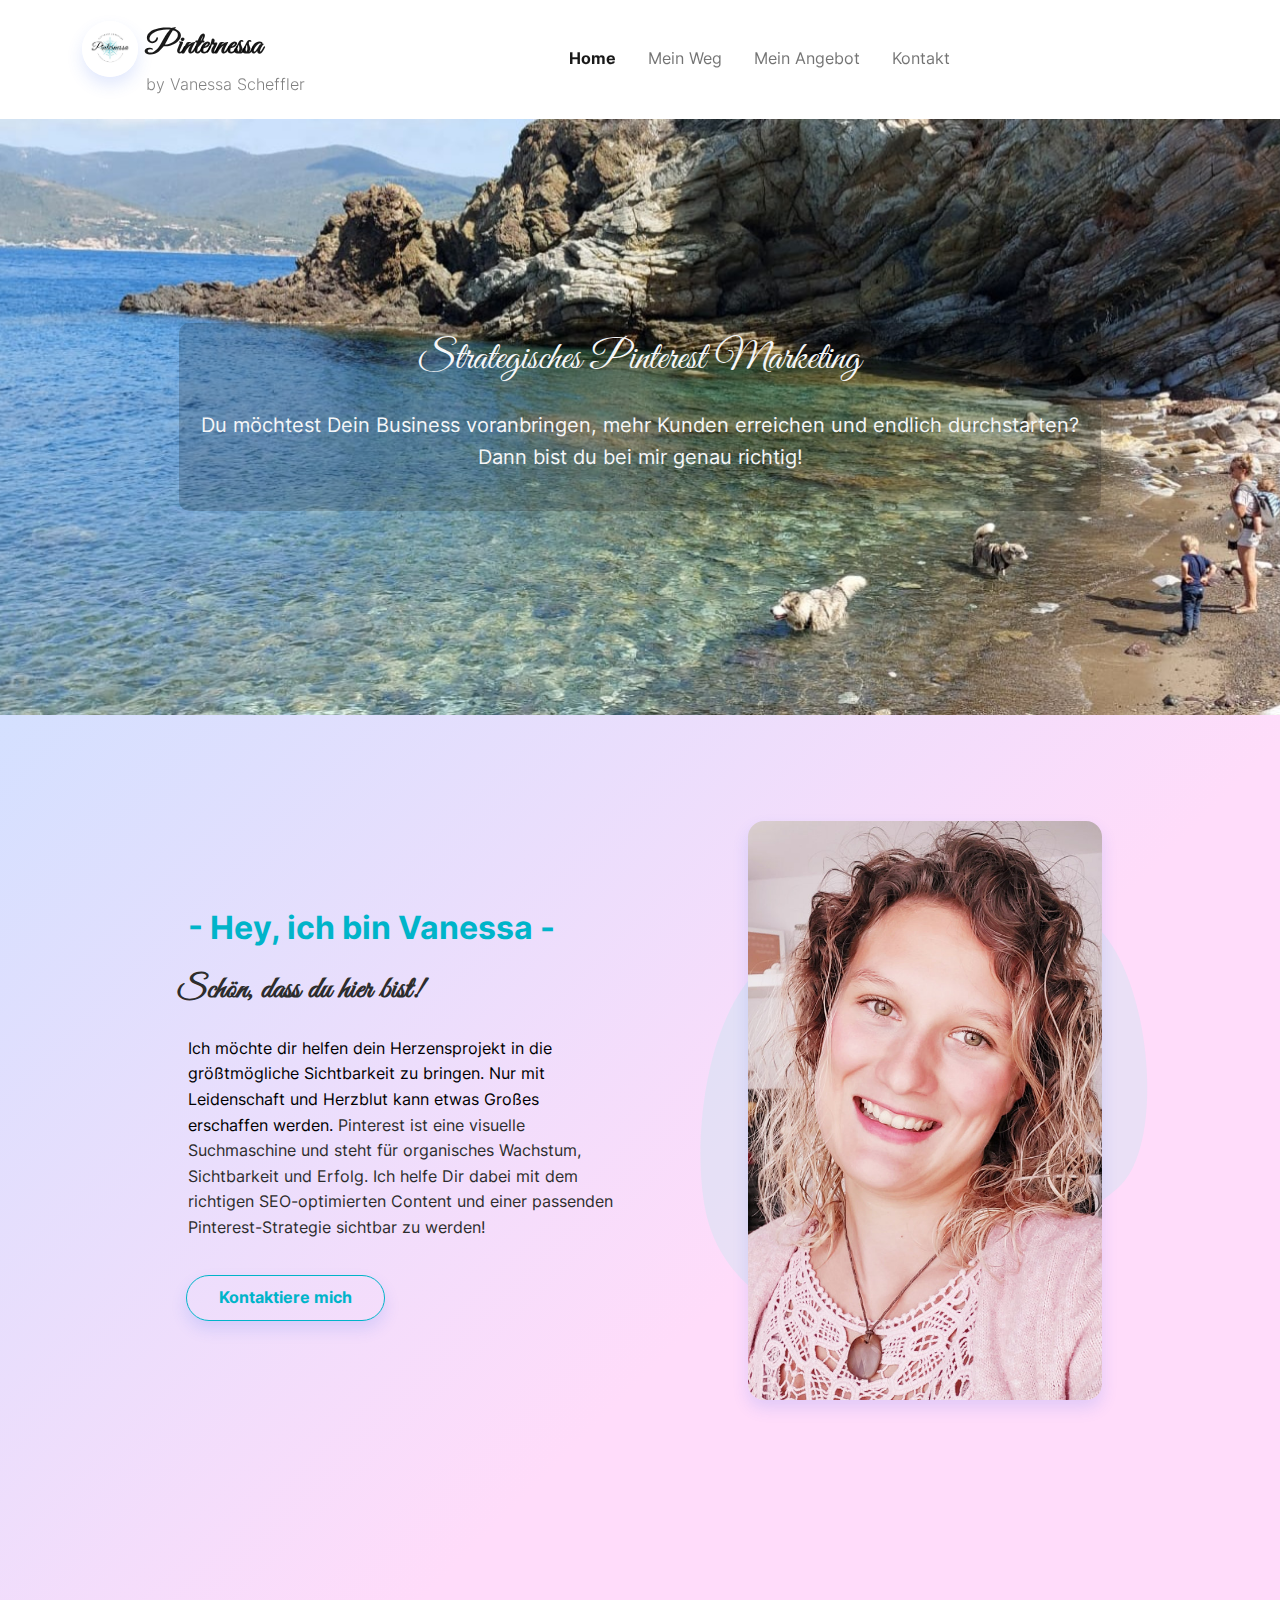
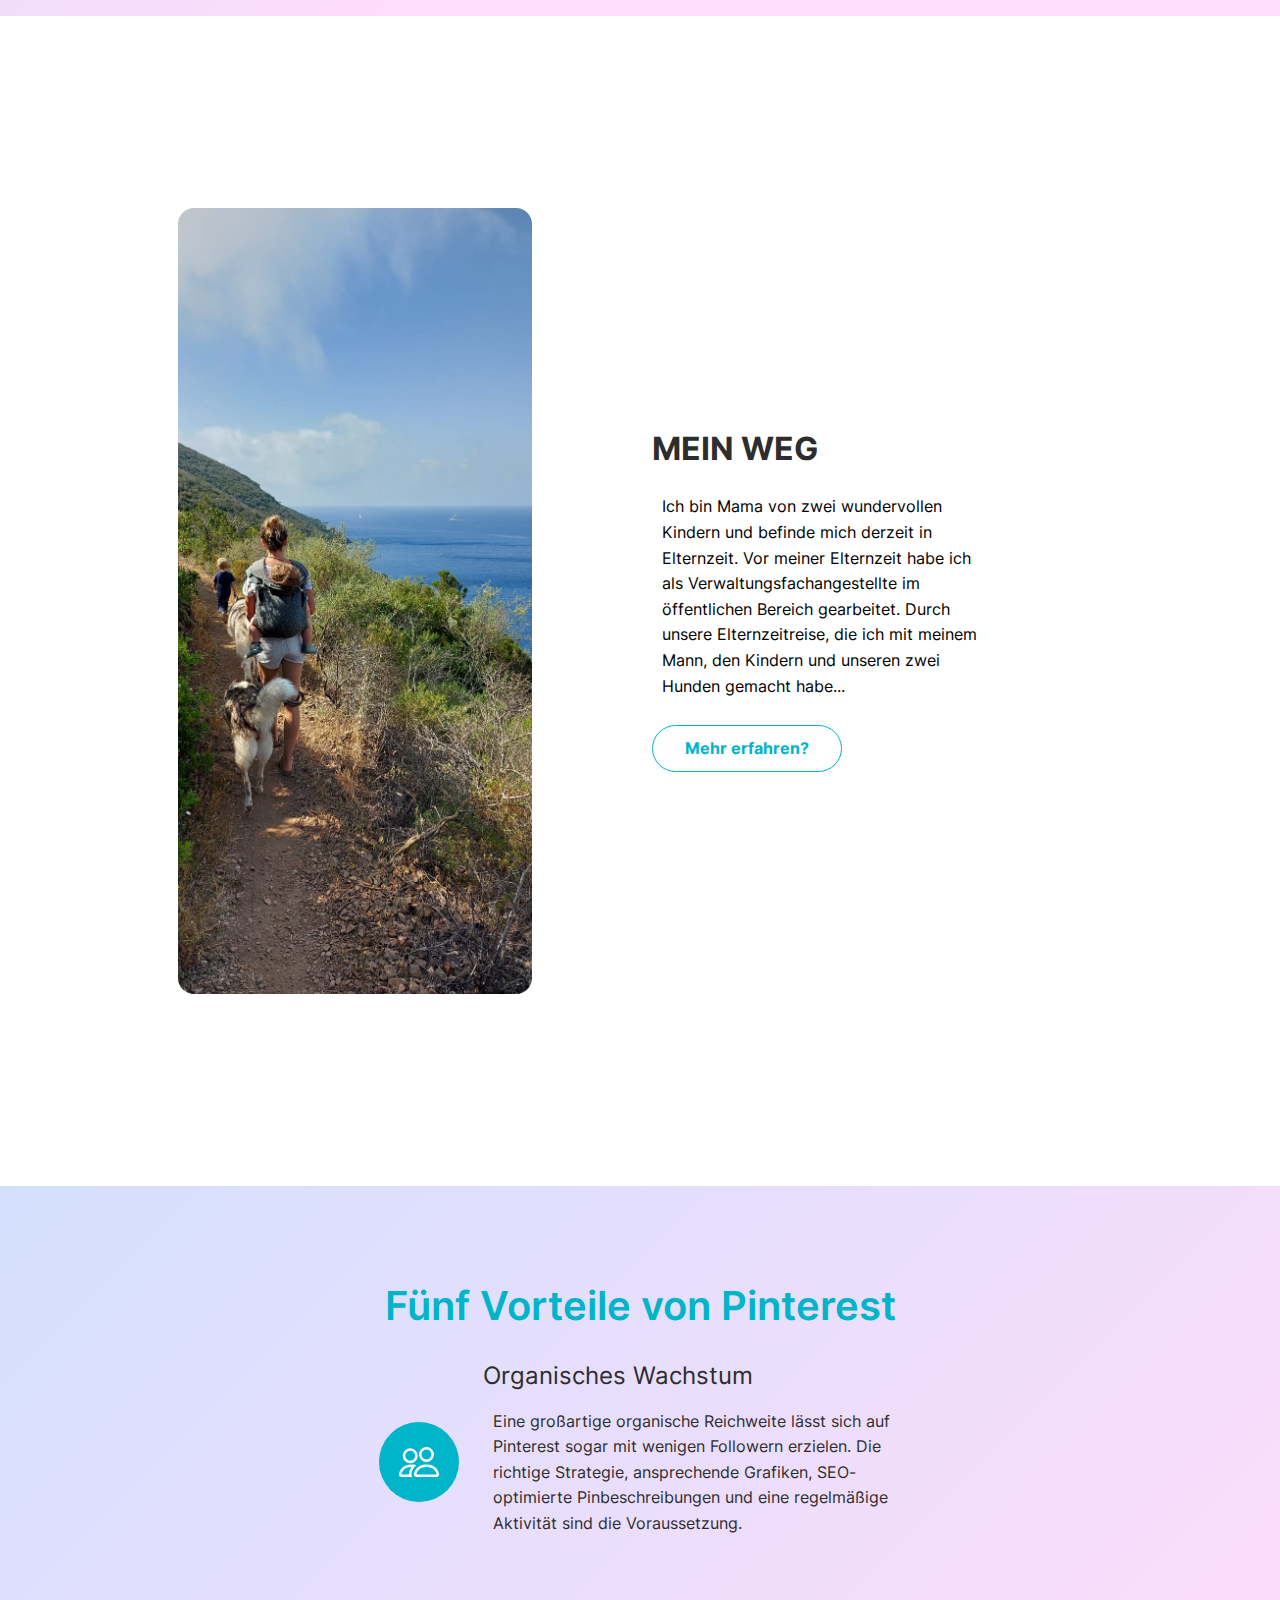
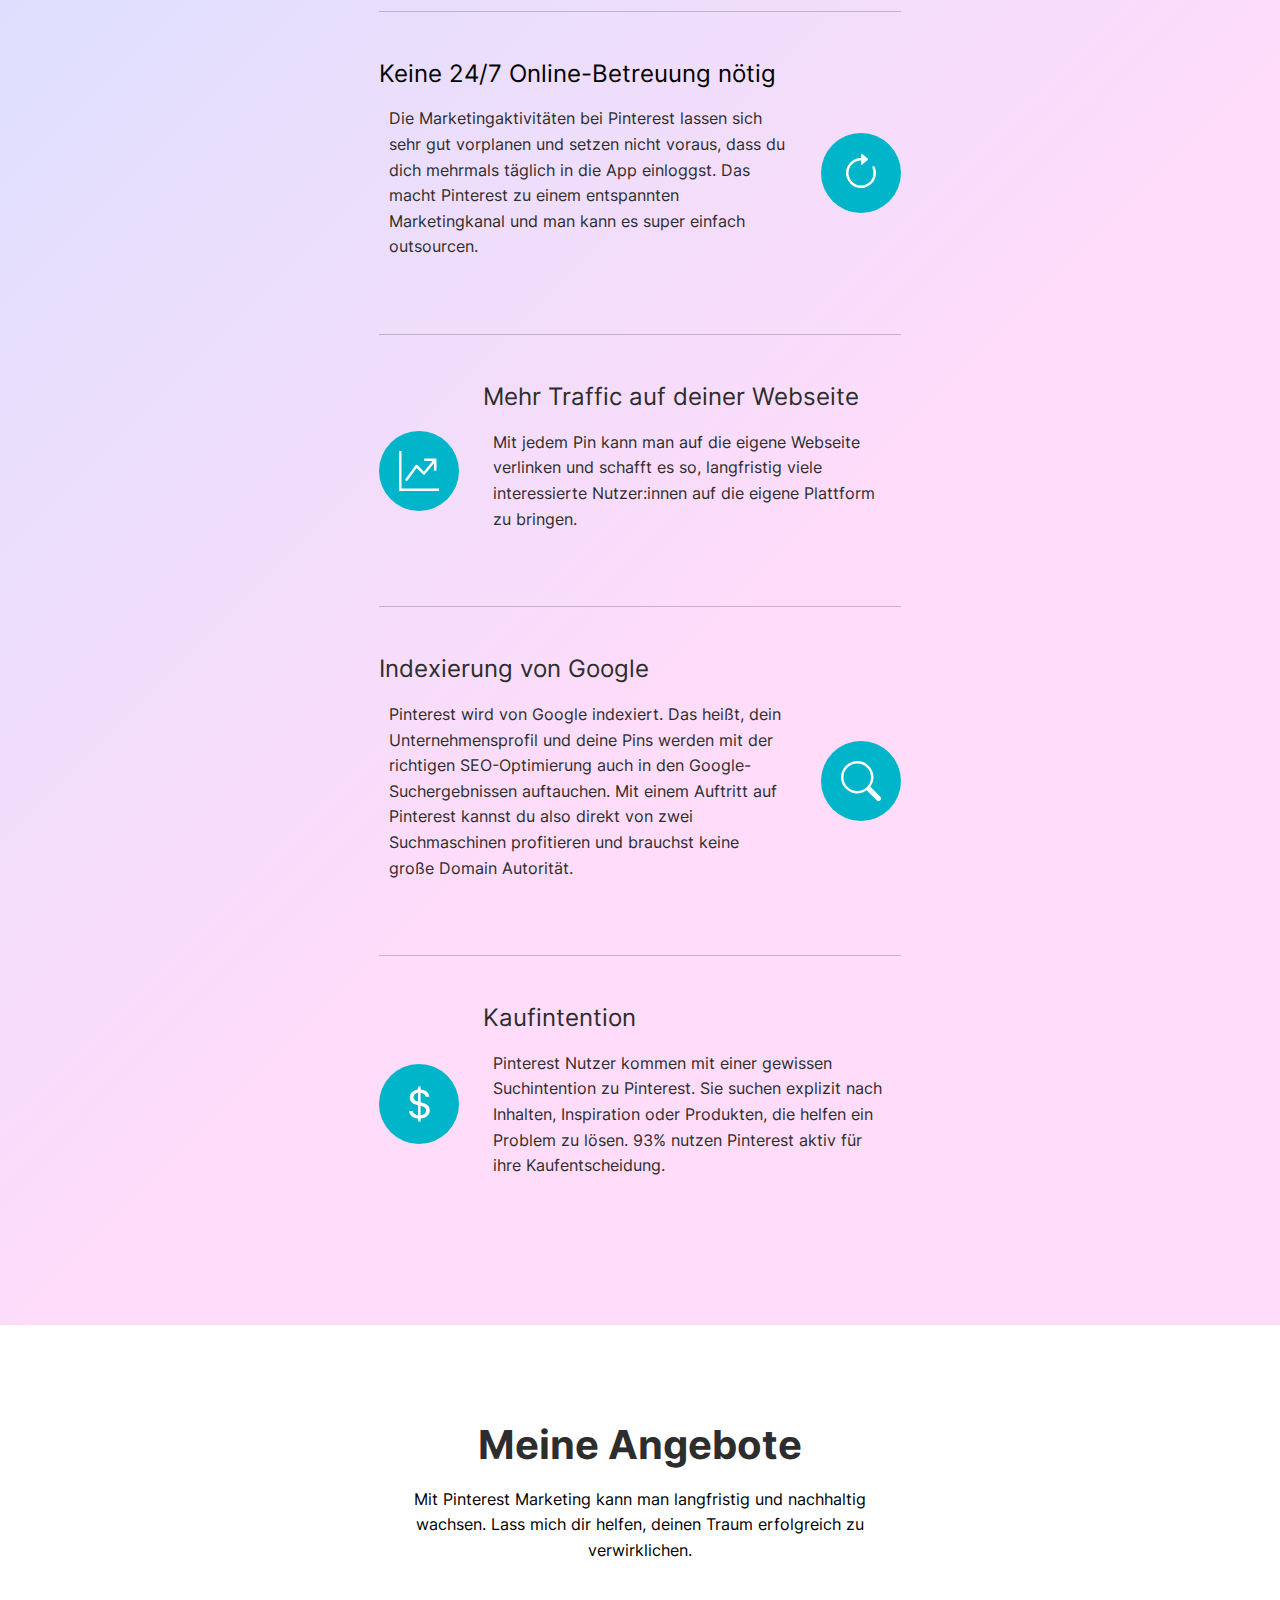
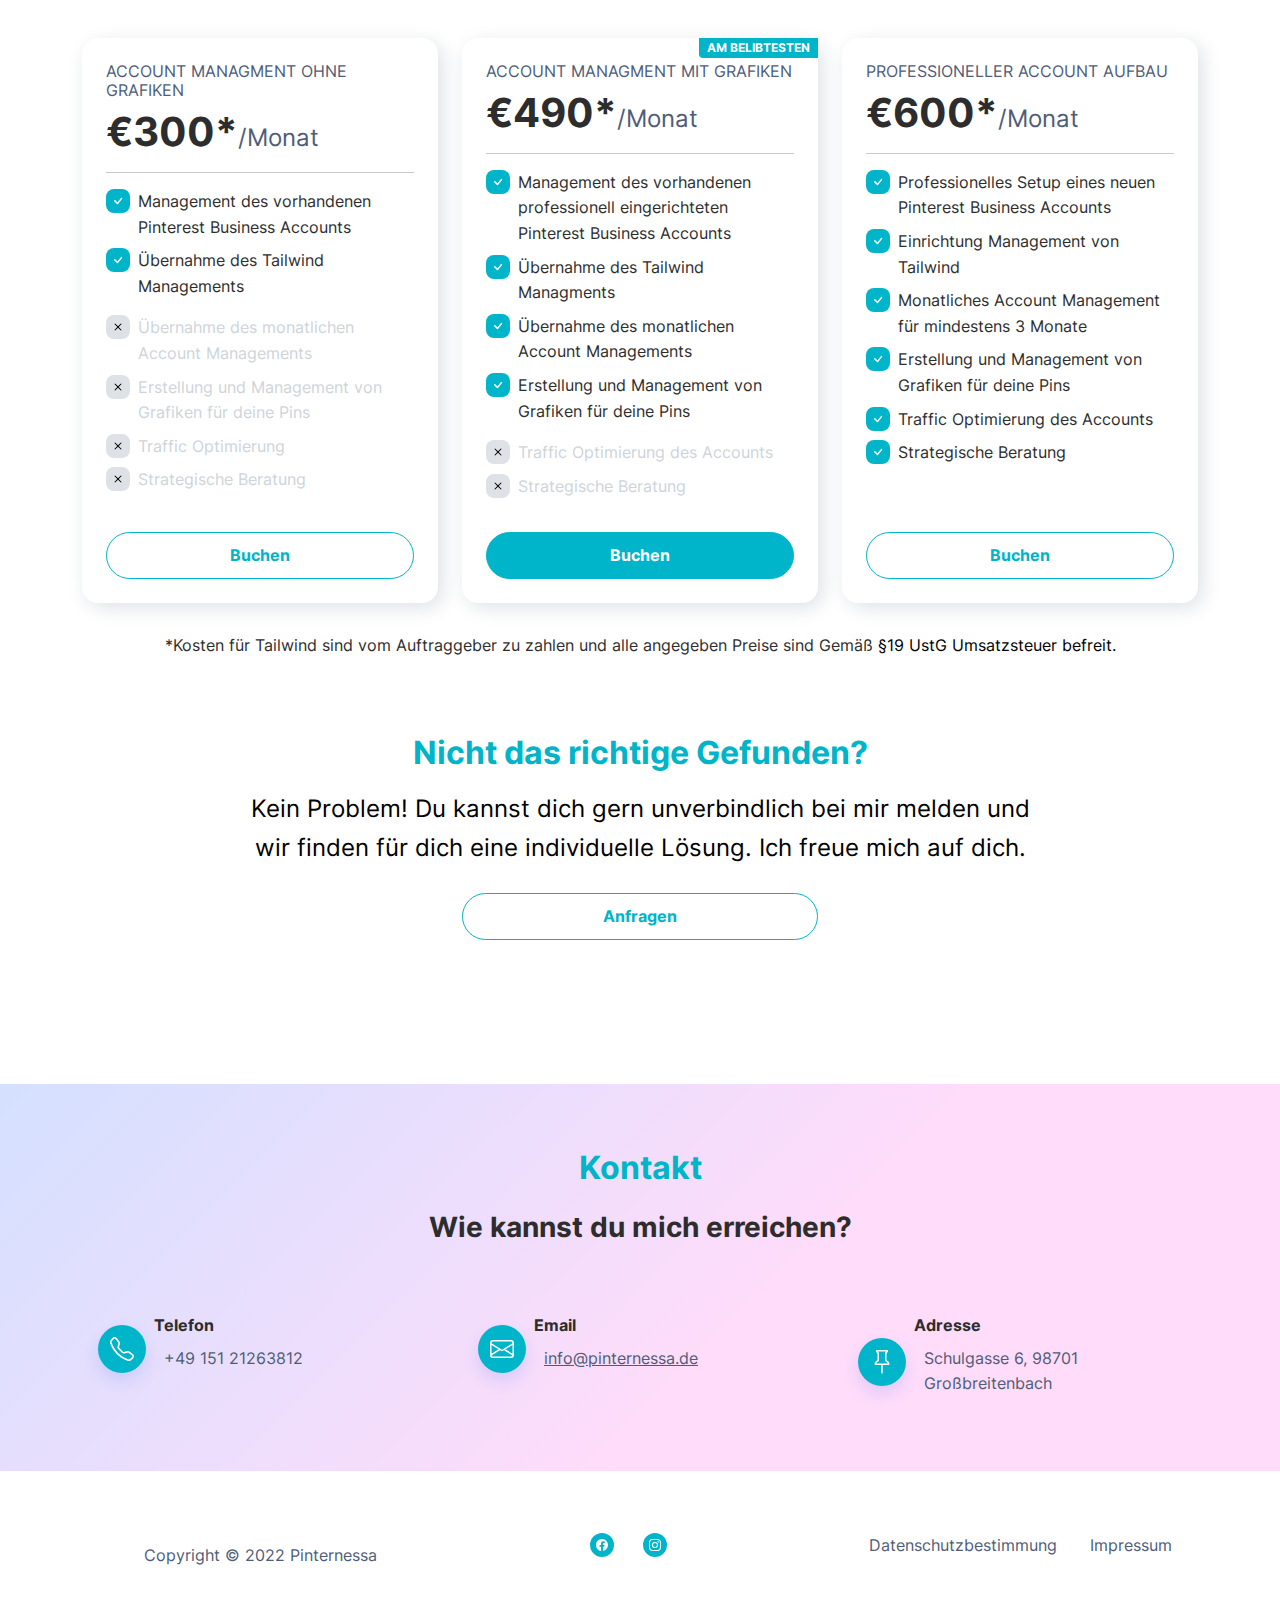
==== commit 45ac803d: "Update logo and add links for facebook and instagram" ====
--- a/index.html
+++ b/index.html
@@ -5,36 +5,34 @@
     <meta charset="utf-8">
     <meta name="viewport" content="width=device-width, initial-scale=1.0, shrink-to-fit=no">
     <title>Home - Pinternessa</title>
-    <link rel="stylesheet" href="assets/bootstrap/css/bootstrap.min.css">
-    <link rel="stylesheet" href="assets/css/Aguafina%20Script.css">
-    <link rel="stylesheet" href="assets/css/Great%20Vibes.css">
-    <link rel="stylesheet" href="assets/css/Inter.css">
-    <link rel="stylesheet" href="assets/css/aboute.css">
-    <link rel="stylesheet" href="assets/css/Banner-Heading-Image-images.css">
-    <link rel="stylesheet" href="assets/css/Footer-Clean-icons.css">
-    <link rel="stylesheet" href="assets/css/Pricing-Free-Paid-badges.css">
+    <link rel="stylesheet" href="/assets/bootstrap/css/bootstrap.min.css?h=63c49130f916e8761302328c73ff1917">
+    <link rel="stylesheet" href="/assets/css/Aguafina%20Script.css?h=c0593dbd5085aac370089d6ad6724bc7">
+    <link rel="stylesheet" href="/assets/css/Great%20Vibes.css?h=d238a261d172c9559227dc8862751a60">
+    <link rel="stylesheet" href="/assets/css/Inter.css?h=e559d4c112f0d1464320c249228c083c">
+    <link rel="stylesheet" href="/assets/css/aboute.css?h=dc24535947bfc460cdce420868512f1c">
+    <link rel="stylesheet" href="/assets/css/Banner-Heading-Image-images.css?h=a1bf7ba5e55551e3e0028fe3887bb806">
+    <link rel="stylesheet" href="/assets/css/Footer-Clean-icons.css?h=befd8a398792e305b7ffd4a176b5b585">
+    <link rel="stylesheet" href="/assets/css/Pricing-Free-Paid-badges.css?h=966f4a3faf034d0f7f9779567201fb70">
 </head>
 
 <body style="/*background: url(&quot;design.jpg&quot;);*/background-position: 0 -60px;">
-    <!-- Start: Navbar Centered Links -->
     <nav class="navbar navbar-light navbar-expand-md sticky-top d-xxl-flex justify-content-xxl-center align-items-xxl-center navbar-shrink py-3" id="mainNav">
-        <div class="container"><a class="navbar-brand d-flex align-items-center" href="index.html"><span class="bs-icon-xs bs-icon-circle shadow d-flex justify-content-xxl-center align-items-xxl-center me-2 bs-icon"><img class="rounded img-fluid d-flex d-xxl-flex justify-content-center align-items-center justify-content-xxl-center align-items-xxl-center" src="assets/img/Pinternessa-logo-rund-400x400.jpg" style="border-radius: 15px;border-style: none;"></span>
-                <div class="d-flex flex-column"><span class="fs-1 d-xxl-flex align-items-xxl-center" style="font-family: 'Great Vibes', serif;">Pinternessa</span><span class="fw-light text-black-50 d-xxl-flex align-items-xxl-center" style="font-size: 16px;">by Vanessa Scheffler</span></div>
+        <div class="container"><a class="navbar-brand d-flex justify-content-xxl-center align-items-xxl-center" href="/index.html"><span class="bs-icon-xs bs-icon-circle shadow d-flex justify-content-xxl-center align-items-xxl-center me-2 bs-icon"><img class="rounded-circle img-fluid d-flex d-xxl-flex justify-content-center align-items-center justify-content-xxl-center align-items-xxl-center" style="border-style: none;border-radius: 15px;" src="/assets/img/neues%20logo.jpg?h=c5e541caf47153fca6211c704aef795e"></span>
+                <div class="d-flex flex-column"><span class="fs-2 d-xxl-flex align-items-xxl-center" style="font-family: 'Great Vibes', serif;">Pinternessa</span><span class="fs-6 fw-light text-black-50 d-xxl-flex align-items-xxl-center" style="font-size: 16px;">by Vanessa Scheffler</span></div>
             </a><button data-bs-toggle="collapse" class="navbar-toggler" data-bs-target="#navcol-1"><span class="visually-hidden">Toggle navigation</span><span class="navbar-toggler-icon"></span></button>
             <div class="collapse navbar-collapse d-xxl-flex align-items-xxl-center" id="navcol-1">
                 <ul class="navbar-nav mx-auto">
-                    <li class="nav-item"><a class="nav-link active" href="index.html">Home</a></li>
-                    <li class="nav-item"><a class="nav-link" href="aboutMe.html">Mein Weg</a></li>
-                    <li class="nav-item"><a class="nav-link" href="service.html">Mein Angebot</a></li>
+                    <li class="nav-item"><a class="nav-link active" href="/index.html">Home</a></li>
+                    <li class="nav-item"><a class="nav-link" href="/aboutMe.html">Mein Weg</a></li>
+                    <li class="nav-item"><a class="nav-link" href="/service.html">Mein Angebot</a></li>
                     <li class="nav-item"></li>
-                    <li class="nav-item"><a class="nav-link" href="contacts.html">Kontakt</a></li>
+                    <li class="nav-item"><a class="nav-link" href="/contacts.html">Kontakt</a></li>
                 </ul>
             </div>
         </div>
-    </nav><!-- End: Navbar Centered Links -->
+    </nav>
     <main>
-        <!-- Start: Hero Overlay -->
-        <section class="py-4 py-xl-5" style="background: url(&quot;assets/img/Hunde-Kinder-Strand.jpg&quot;) center / cover no-repeat;">
+        <section class="py-4 py-xl-5" style="background: url(&quot;/assets/img/Hunde-Kinder-Strand.jpg?h=c411e155b89b786aacb39cbe1e9cda02&quot;) center / cover no-repeat;">
             <div class="container">
                 <div class="border rounded border-0 d-flex flex-column justify-content-center align-items-center align-items-xl-center align-items-xxl-start p-4 py-5" style="height: 500px;">
                     <div class="row d-xl-flex justify-content-xl-center align-items-xl-center">
@@ -45,12 +43,9 @@
                     </div>
                 </div>
             </div>
-        </section><!-- End: Hero Overlay -->
-        <!-- Start: Section-Hero -->
+        </section>
         <section>
-            <!-- Start: Hero -->
             <header class="py-5" style="background: linear-gradient(135deg, #d4e0ff, #ffdcfa 60%);">
-                <!-- Start: Hero Clean Reverse -->
                 <div class="container py-4 py-xl-5" style="margin-top: -86px;">
                     <div class="row py-5">
                         <div class="col-md-6 text-center text-md-start d-flex d-sm-flex d-md-flex justify-content-center align-items-center justify-content-md-start align-items-md-center justify-content-xl-end mb-4">
@@ -60,38 +55,34 @@
                                 <p class="text-start my-3"><span style="color: rgb(0, 0, 0); background-color: transparent;">Ich möchte dir helfen dein Herzensprojekt in die größtmögliche Sichtbarkeit zu bringen.&nbsp;Nur mit Leidenschaft und Herzblut kann etwas Großes erschaffen werden.&nbsp;</span>Pinterest ist eine visuelle Suchmaschine und steht für organisches Wachstum, Sichtbarkeit und Erfolg. Ich helfe Dir dabei mit dem richtigen SEO-optimierten Content und einer passenden Pinterest-Strategie sichtbar zu werden!<br></p>
                                 <form class="d-flex justify-content-center flex-wrap justify-content-md-start flex-lg-nowrap" method="post">
                                     <div class="my-2 me-2"></div>
-                                    <div class="my-2"><a class="btn btn-outline-info shadow" role="button" href="contacts.html">Kontaktiere mich</a></div>
+                                    <div class="my-2"><a class="btn btn-outline-info shadow" role="button" href="/contacts.html">Kontaktiere mich</a></div>
                                 </form>
                             </div>
                         </div>
                         <div class="col-md-6 mb-4">
-                            <div class="p-5 mx-lg-5" style="background: url(&quot;assets/img/blob.svg&quot;) center / contain no-repeat;"><img class="rounded img-fluid shadow w-100 fit-cover" style="min-height: 300px;" src="assets/img/heroBild-3.svg"></div>
-                        </div>
-                    </div>
-                </div><!-- End: Hero Clean Reverse -->
-            </header><!-- End: Hero -->
-        </section><!-- End: Section-Hero -->
-        <!-- Start: Section-aboutMe -->
+                            <div class="p-5 mx-lg-5" style="background: url(&quot;/assets/img/blob.svg?h=6d33157a34a70dbf84eebff502fc118a&quot;) center / contain no-repeat;"><img class="rounded img-fluid shadow w-100 fit-cover" style="min-height: 300px;" src="/assets/img/heroBild-3.svg?h=5a9e21ddbe3d64a58b7edaa37fb942ea"></div>
+                        </div>
+                    </div>
+                </div>
+            </header>
+        </section>
         <section style="padding-top: 48px;padding-bottom: 48px;">
-            <!-- Start: Hero Clean -->
             <div class="container py-4 py-xl-5">
                 <div class="row gy-4 gy-md-0">
                     <div class="col-md-6">
-                        <div class="p-xl-5 m-xl-5"><img class="rounded img-fluid w-100 fit-cover" src="assets/img/IMG-20220523-WA0023.jpg" width="444" height="546"></div>
+                        <div class="p-xl-5 m-xl-5"><img class="rounded img-fluid w-100 fit-cover" src="/assets/img/IMG-20220523-WA0023.jpg?h=831a140523b1553480e333fe31e3bdb2" width="444" height="546"></div>
                     </div>
                     <div class="col-md-6 d-md-flex align-items-md-center">
                         <div style="max-width: 350px;">
                             <h2 class="text-uppercase fs-2 fw-bold">Mein Weg</h2>
-                            <p class="my-3"><span style="color: rgb(0, 0, 0); background-color: transparent;">Ich bin Mama von zwei wundervollen Kindern und befinde mich derzeit in Elternzeit. Vor meiner Elternzeit habe ich als Verwaltungsfachangestellte im öffentlichen Bereich gearbeitet. Durch unsere Elternzeitreise, die ich mit meinem Mann, den Kindern und unseren zwei Hunden gemacht habe...</span><br></p><a class="btn btn-outline-info me-2" role="button" href="aboutMe.html">Mehr erfahren?</a>
-                        </div>
-                    </div>
-                </div><!-- Start: Features -->
-                <section></section><!-- End: Features -->
-            </div><!-- End: Hero Clean -->
-        </section><!-- End: Section-aboutMe -->
-        <!-- Start: Section-Benefits-of-Pinterest -->
+                            <p class="my-3"><span style="color: rgb(0, 0, 0); background-color: transparent;">Ich bin Mama von zwei wundervollen Kindern und befinde mich derzeit in Elternzeit. Vor meiner Elternzeit habe ich als Verwaltungsfachangestellte im öffentlichen Bereich gearbeitet. Durch unsere Elternzeitreise, die ich mit meinem Mann, den Kindern und unseren zwei Hunden gemacht habe...</span><br></p><a class="btn btn-outline-info me-2" role="button" href="/aboutMe.html">Mehr erfahren?</a>
+                        </div>
+                    </div>
+                </div>
+                <section></section>
+            </div>
+        </section>
         <section style="background: linear-gradient(135deg, #d4e0ff, #ffdcfa 60%);padding-top: 48px;padding-bottom: 48px;">
-            <!-- Start: Features Large Icons -->
             <div class="container py-4 py-xl-5">
                 <h1 class="fw-semibold text-info d-xxl-flex justify-content-xxl-center">Fünf Vorteile von Pinterest</h1>
                 <div class="row">
@@ -148,11 +139,9 @@
                         </div>
                     </div>
                 </div>
-            </div><!-- End: Features Large Icons -->
-        </section><!-- End: Section-Benefits-of-Pinterest -->
-        <!-- Start: My-Services -->
+            </div>
+        </section>
         <section class="py-5">
-            <!-- Start: Pricing Clean -->
             <div class="container py-4 py-xl-5">
                 <div class="row mb-5">
                     <div class="col-md-8 col-xl-6 text-center mx-auto">
@@ -267,9 +256,8 @@
                     </div>
                     <div class="col-md-5 col-lg-4 col-xl-4 col-xxl-4 d-lg-flex d-xxl-flex justify-content-lg-center align-items-lg-center"><a class="btn btn-outline-info d-block d-xxl-flex justify-content-xxl-center align-items-xxl-center w-100" role="button" href="mailto:info@pinternessa.de?subject=Anfrage individuelles Angebot">Anfragen</a></div>
                 </div>
-            </div><!-- End: Pricing Clean -->
-        </section><!-- End: My-Services -->
-        <!-- Start: Contacts -->
+            </div>
+        </section>
         <section class="py-5" style="background: linear-gradient(135deg, #d4e0ff, #ffdcfa 60%);">
             <div class="container">
                 <div class="row mb-5">
@@ -314,8 +302,8 @@
                     </div>
                 </div>
             </div>
-        </section><!-- End: Contacts -->
-    </main><!-- Start: Footer Clean -->
+        </section>
+    </main>
     <footer class="text-center py-4" style="margin-top: 30px;">
         <div class="container">
             <div class="row row-cols-1 row-cols-lg-3">
@@ -324,30 +312,30 @@
                 </div>
                 <div class="col d-xxl-flex justify-content-xxl-center align-items-xxl-center">
                     <ul class="list-inline d-xxl-flex justify-content-xxl-center my-2">
-                        <li class="list-inline-item me-4">
-                            <div class="bs-icon-circle bs-icon-primary text-white text-bg-info bs-icon"><svg xmlns="http://www.w3.org/2000/svg" width="1em" height="1em" fill="currentColor" viewBox="0 0 16 16" class="bi bi-facebook">
-                                    <path d="M16 8.049c0-4.446-3.582-8.05-8-8.05C3.58 0-.002 3.603-.002 8.05c0 4.017 2.926 7.347 6.75 7.951v-5.625h-2.03V8.05H6.75V6.275c0-2.017 1.195-3.131 3.022-3.131.876 0 1.791.157 1.791.157v1.98h-1.009c-.993 0-1.303.621-1.303 1.258v1.51h2.218l-.354 2.326H9.25V16c3.824-.604 6.75-3.934 6.75-7.951z"></path>
-                                </svg></div>
-                        </li>
-                        <li class="list-inline-item" style="margin-right: 24px;">
-                            <div class="bs-icon-circle bs-icon-primary text-white text-bg-info bs-icon"><svg xmlns="http://www.w3.org/2000/svg" width="1em" height="1em" fill="currentColor" viewBox="0 0 16 16" class="bi bi-instagram">
-                                    <path d="M8 0C5.829 0 5.556.01 4.703.048 3.85.088 3.269.222 2.76.42a3.917 3.917 0 0 0-1.417.923A3.927 3.927 0 0 0 .42 2.76C.222 3.268.087 3.85.048 4.7.01 5.555 0 5.827 0 8.001c0 2.172.01 2.444.048 3.297.04.852.174 1.433.372 1.942.205.526.478.972.923 1.417.444.445.89.719 1.416.923.51.198 1.09.333 1.942.372C5.555 15.99 5.827 16 8 16s2.444-.01 3.298-.048c.851-.04 1.434-.174 1.943-.372a3.916 3.916 0 0 0 1.416-.923c.445-.445.718-.891.923-1.417.197-.509.332-1.09.372-1.942C15.99 10.445 16 10.173 16 8s-.01-2.445-.048-3.299c-.04-.851-.175-1.433-.372-1.941a3.926 3.926 0 0 0-.923-1.417A3.911 3.911 0 0 0 13.24.42c-.51-.198-1.092-.333-1.943-.372C10.443.01 10.172 0 7.998 0h.003zm-.717 1.442h.718c2.136 0 2.389.007 3.232.046.78.035 1.204.166 1.486.275.373.145.64.319.92.599.28.28.453.546.598.92.11.281.24.705.275 1.485.039.843.047 1.096.047 3.231s-.008 2.389-.047 3.232c-.035.78-.166 1.203-.275 1.485a2.47 2.47 0 0 1-.599.919c-.28.28-.546.453-.92.598-.28.11-.704.24-1.485.276-.843.038-1.096.047-3.232.047s-2.39-.009-3.233-.047c-.78-.036-1.203-.166-1.485-.276a2.478 2.478 0 0 1-.92-.598 2.48 2.48 0 0 1-.6-.92c-.109-.281-.24-.705-.275-1.485-.038-.843-.046-1.096-.046-3.233 0-2.136.008-2.388.046-3.231.036-.78.166-1.204.276-1.486.145-.373.319-.64.599-.92.28-.28.546-.453.92-.598.282-.11.705-.24 1.485-.276.738-.034 1.024-.044 2.515-.045v.002zm4.988 1.328a.96.96 0 1 0 0 1.92.96.96 0 0 0 0-1.92zm-4.27 1.122a4.109 4.109 0 1 0 0 8.217 4.109 4.109 0 0 0 0-8.217zm0 1.441a2.667 2.667 0 1 1 0 5.334 2.667 2.667 0 0 1 0-5.334z"></path>
-                                </svg></div>
-                        </li>
+                        <li class="list-inline-item me-4"><a href="https://www.facebook.com/profile.php?id=100085278049199">
+                                <div class="bs-icon-circle bs-icon-primary text-white text-bg-info bs-icon"><svg xmlns="http://www.w3.org/2000/svg" width="1em" height="1em" fill="currentColor" viewBox="0 0 16 16" class="bi bi-facebook">
+                                        <path d="M16 8.049c0-4.446-3.582-8.05-8-8.05C3.58 0-.002 3.603-.002 8.05c0 4.017 2.926 7.347 6.75 7.951v-5.625h-2.03V8.05H6.75V6.275c0-2.017 1.195-3.131 3.022-3.131.876 0 1.791.157 1.791.157v1.98h-1.009c-.993 0-1.303.621-1.303 1.258v1.51h2.218l-.354 2.326H9.25V16c3.824-.604 6.75-3.934 6.75-7.951z"></path>
+                                    </svg></div>
+                            </a></li>
+                        <li class="list-inline-item" style="margin-right: 24px;"><a href="https://www.instagram.com/nesse95/">
+                                <div class="bs-icon-circle bs-icon-primary text-white text-bg-info bs-icon"><svg xmlns="http://www.w3.org/2000/svg" width="1em" height="1em" fill="currentColor" viewBox="0 0 16 16" class="bi bi-instagram">
+                                        <path d="M8 0C5.829 0 5.556.01 4.703.048 3.85.088 3.269.222 2.76.42a3.917 3.917 0 0 0-1.417.923A3.927 3.927 0 0 0 .42 2.76C.222 3.268.087 3.85.048 4.7.01 5.555 0 5.827 0 8.001c0 2.172.01 2.444.048 3.297.04.852.174 1.433.372 1.942.205.526.478.972.923 1.417.444.445.89.719 1.416.923.51.198 1.09.333 1.942.372C5.555 15.99 5.827 16 8 16s2.444-.01 3.298-.048c.851-.04 1.434-.174 1.943-.372a3.916 3.916 0 0 0 1.416-.923c.445-.445.718-.891.923-1.417.197-.509.332-1.09.372-1.942C15.99 10.445 16 10.173 16 8s-.01-2.445-.048-3.299c-.04-.851-.175-1.433-.372-1.941a3.926 3.926 0 0 0-.923-1.417A3.911 3.911 0 0 0 13.24.42c-.51-.198-1.092-.333-1.943-.372C10.443.01 10.172 0 7.998 0h.003zm-.717 1.442h.718c2.136 0 2.389.007 3.232.046.78.035 1.204.166 1.486.275.373.145.64.319.92.599.28.28.453.546.598.92.11.281.24.705.275 1.485.039.843.047 1.096.047 3.231s-.008 2.389-.047 3.232c-.035.78-.166 1.203-.275 1.485a2.47 2.47 0 0 1-.599.919c-.28.28-.546.453-.92.598-.28.11-.704.24-1.485.276-.843.038-1.096.047-3.232.047s-2.39-.009-3.233-.047c-.78-.036-1.203-.166-1.485-.276a2.478 2.478 0 0 1-.92-.598 2.48 2.48 0 0 1-.6-.92c-.109-.281-.24-.705-.275-1.485-.038-.843-.046-1.096-.046-3.233 0-2.136.008-2.388.046-3.231.036-.78.166-1.204.276-1.486.145-.373.319-.64.599-.92.28-.28.546-.453.92-.598.282-.11.705-.24 1.485-.276.738-.034 1.024-.044 2.515-.045v.002zm4.988 1.328a.96.96 0 1 0 0 1.92.96.96 0 0 0 0-1.92zm-4.27 1.122a4.109 4.109 0 1 0 0 8.217 4.109 4.109 0 0 0 0-8.217zm0 1.441a2.667 2.667 0 1 1 0 5.334 2.667 2.667 0 0 1 0-5.334z"></path>
+                                    </svg></div>
+                            </a></li>
                     </ul>
                 </div>
                 <div class="col d-xxl-flex justify-content-xxl-center align-items-xxl-center">
                     <ul class="list-inline my-2">
-                        <li class="list-inline-item"><a href="gdpr.html">Datenschutzbestimmung</a></li>
-                        <li class="list-inline-item"><a href="imprint.html" style="padding-left: 20px;">Impressum</a></li>
+                        <li class="list-inline-item"><a href="/gdpr.html">Datenschutzbestimmung</a></li>
+                        <li class="list-inline-item"><a href="/imprint.html" style="padding-left: 20px;">Impressum</a></li>
                     </ul>
                 </div>
             </div>
         </div>
-    </footer><!-- End: Footer Clean -->
+    </footer>
     <script src="https://cdnjs.cloudflare.com/ajax/libs/jquery/3.6.0/jquery.min.js"></script>
     <script src="https://cdn.jsdelivr.net/npm/bootstrap@5.2.0/dist/js/bootstrap.bundle.min.js"></script>
-    <script src="assets/js/bold-and-bright.js"></script>
+    <script src="/assets/js/bold-and-bright.js?h=914b066f52f5e2b2583e4d1558c90518"></script>
 </body>
 
 </html>--- a/assets/css/Inter.css
+++ b/assets/css/Inter.css
@@ -1,312 +1,312 @@
 @font-face {
 	font-family: 'Inter';
-	src: url(../../assets/fonts//s/inter/v12/UcC73FwrK3iLTeHuS_fvQtMwCp50KnMa2JL7SUc.woff2) format('woff2');
-	font-weight: 300;
-	font-style: normal;
-	font-display: swap;
-	unicode-range: U+0460-052F, U+1C80-1C88, U+20B4, U+2DE0-2DFF, U+A640-A69F, U+FE2E-FE2F;
-}
-
-@font-face {
-	font-family: 'Inter';
-	src: url(../../assets/fonts//s/inter/v12/UcC73FwrK3iLTeHuS_fvQtMwCp50KnMa0ZL7SUc.woff2) format('woff2');
-	font-weight: 300;
-	font-style: normal;
-	font-display: swap;
-	unicode-range: U+0301, U+0400-045F, U+0490-0491, U+04B0-04B1, U+2116;
-}
-
-@font-face {
-	font-family: 'Inter';
-	src: url(../../assets/fonts//s/inter/v12/UcC73FwrK3iLTeHuS_fvQtMwCp50KnMa2ZL7SUc.woff2) format('woff2');
-	font-weight: 300;
-	font-style: normal;
-	font-display: swap;
-	unicode-range: U+1F00-1FFF;
-}
-
-@font-face {
-	font-family: 'Inter';
-	src: url(../../assets/fonts//s/inter/v12/UcC73FwrK3iLTeHuS_fvQtMwCp50KnMa1pL7SUc.woff2) format('woff2');
-	font-weight: 300;
-	font-style: normal;
-	font-display: swap;
-	unicode-range: U+0370-03FF;
-}
-
-@font-face {
-	font-family: 'Inter';
-	src: url(../../assets/fonts//s/inter/v12/UcC73FwrK3iLTeHuS_fvQtMwCp50KnMa2pL7SUc.woff2) format('woff2');
-	font-weight: 300;
-	font-style: normal;
-	font-display: swap;
-	unicode-range: U+0102-0103, U+0110-0111, U+0128-0129, U+0168-0169, U+01A0-01A1, U+01AF-01B0, U+1EA0-1EF9, U+20AB;
-}
-
-@font-face {
-	font-family: 'Inter';
-	src: url(../../assets/fonts//s/inter/v12/UcC73FwrK3iLTeHuS_fvQtMwCp50KnMa25L7SUc.woff2) format('woff2');
-	font-weight: 300;
-	font-style: normal;
-	font-display: swap;
-	unicode-range: U+0100-024F, U+0259, U+1E00-1EFF, U+2020, U+20A0-20AB, U+20AD-20CF, U+2113, U+2C60-2C7F, U+A720-A7FF;
-}
-
-@font-face {
-	font-family: 'Inter';
-	src: url(../../assets/fonts//s/inter/v12/UcC73FwrK3iLTeHuS_fvQtMwCp50KnMa1ZL7.woff2) format('woff2');
-	font-weight: 300;
-	font-style: normal;
-	font-display: swap;
-	unicode-range: U+0000-00FF, U+0131, U+0152-0153, U+02BB-02BC, U+02C6, U+02DA, U+02DC, U+2000-206F, U+2074, U+20AC, U+2122, U+2191, U+2193, U+2212, U+2215, U+FEFF, U+FFFD;
-}
-
-@font-face {
-	font-family: 'Inter';
-	src: url(../../assets/fonts//s/inter/v12/UcC73FwrK3iLTeHuS_fvQtMwCp50KnMa2JL7SUc.woff2) format('woff2');
-	font-weight: 400;
-	font-style: normal;
-	font-display: swap;
-	unicode-range: U+0460-052F, U+1C80-1C88, U+20B4, U+2DE0-2DFF, U+A640-A69F, U+FE2E-FE2F;
-}
-
-@font-face {
-	font-family: 'Inter';
-	src: url(../../assets/fonts//s/inter/v12/UcC73FwrK3iLTeHuS_fvQtMwCp50KnMa0ZL7SUc.woff2) format('woff2');
-	font-weight: 400;
-	font-style: normal;
-	font-display: swap;
-	unicode-range: U+0301, U+0400-045F, U+0490-0491, U+04B0-04B1, U+2116;
-}
-
-@font-face {
-	font-family: 'Inter';
-	src: url(../../assets/fonts//s/inter/v12/UcC73FwrK3iLTeHuS_fvQtMwCp50KnMa2ZL7SUc.woff2) format('woff2');
-	font-weight: 400;
-	font-style: normal;
-	font-display: swap;
-	unicode-range: U+1F00-1FFF;
-}
-
-@font-face {
-	font-family: 'Inter';
-	src: url(../../assets/fonts//s/inter/v12/UcC73FwrK3iLTeHuS_fvQtMwCp50KnMa1pL7SUc.woff2) format('woff2');
-	font-weight: 400;
-	font-style: normal;
-	font-display: swap;
-	unicode-range: U+0370-03FF;
-}
-
-@font-face {
-	font-family: 'Inter';
-	src: url(../../assets/fonts//s/inter/v12/UcC73FwrK3iLTeHuS_fvQtMwCp50KnMa2pL7SUc.woff2) format('woff2');
-	font-weight: 400;
-	font-style: normal;
-	font-display: swap;
-	unicode-range: U+0102-0103, U+0110-0111, U+0128-0129, U+0168-0169, U+01A0-01A1, U+01AF-01B0, U+1EA0-1EF9, U+20AB;
-}
-
-@font-face {
-	font-family: 'Inter';
-	src: url(../../assets/fonts//s/inter/v12/UcC73FwrK3iLTeHuS_fvQtMwCp50KnMa25L7SUc.woff2) format('woff2');
-	font-weight: 400;
-	font-style: normal;
-	font-display: swap;
-	unicode-range: U+0100-024F, U+0259, U+1E00-1EFF, U+2020, U+20A0-20AB, U+20AD-20CF, U+2113, U+2C60-2C7F, U+A720-A7FF;
-}
-
-@font-face {
-	font-family: 'Inter';
-	src: url(../../assets/fonts//s/inter/v12/UcC73FwrK3iLTeHuS_fvQtMwCp50KnMa1ZL7.woff2) format('woff2');
-	font-weight: 400;
-	font-style: normal;
-	font-display: swap;
-	unicode-range: U+0000-00FF, U+0131, U+0152-0153, U+02BB-02BC, U+02C6, U+02DA, U+02DC, U+2000-206F, U+2074, U+20AC, U+2122, U+2191, U+2193, U+2212, U+2215, U+FEFF, U+FFFD;
-}
-
-@font-face {
-	font-family: 'Inter';
-	src: url(../../assets/fonts//s/inter/v12/UcC73FwrK3iLTeHuS_fvQtMwCp50KnMa2JL7SUc.woff2) format('woff2');
-	font-weight: 600;
-	font-style: normal;
-	font-display: swap;
-	unicode-range: U+0460-052F, U+1C80-1C88, U+20B4, U+2DE0-2DFF, U+A640-A69F, U+FE2E-FE2F;
-}
-
-@font-face {
-	font-family: 'Inter';
-	src: url(../../assets/fonts//s/inter/v12/UcC73FwrK3iLTeHuS_fvQtMwCp50KnMa0ZL7SUc.woff2) format('woff2');
-	font-weight: 600;
-	font-style: normal;
-	font-display: swap;
-	unicode-range: U+0301, U+0400-045F, U+0490-0491, U+04B0-04B1, U+2116;
-}
-
-@font-face {
-	font-family: 'Inter';
-	src: url(../../assets/fonts//s/inter/v12/UcC73FwrK3iLTeHuS_fvQtMwCp50KnMa2ZL7SUc.woff2) format('woff2');
-	font-weight: 600;
-	font-style: normal;
-	font-display: swap;
-	unicode-range: U+1F00-1FFF;
-}
-
-@font-face {
-	font-family: 'Inter';
-	src: url(../../assets/fonts//s/inter/v12/UcC73FwrK3iLTeHuS_fvQtMwCp50KnMa1pL7SUc.woff2) format('woff2');
-	font-weight: 600;
-	font-style: normal;
-	font-display: swap;
-	unicode-range: U+0370-03FF;
-}
-
-@font-face {
-	font-family: 'Inter';
-	src: url(../../assets/fonts//s/inter/v12/UcC73FwrK3iLTeHuS_fvQtMwCp50KnMa2pL7SUc.woff2) format('woff2');
-	font-weight: 600;
-	font-style: normal;
-	font-display: swap;
-	unicode-range: U+0102-0103, U+0110-0111, U+0128-0129, U+0168-0169, U+01A0-01A1, U+01AF-01B0, U+1EA0-1EF9, U+20AB;
-}
-
-@font-face {
-	font-family: 'Inter';
-	src: url(../../assets/fonts//s/inter/v12/UcC73FwrK3iLTeHuS_fvQtMwCp50KnMa25L7SUc.woff2) format('woff2');
-	font-weight: 600;
-	font-style: normal;
-	font-display: swap;
-	unicode-range: U+0100-024F, U+0259, U+1E00-1EFF, U+2020, U+20A0-20AB, U+20AD-20CF, U+2113, U+2C60-2C7F, U+A720-A7FF;
-}
-
-@font-face {
-	font-family: 'Inter';
-	src: url(../../assets/fonts//s/inter/v12/UcC73FwrK3iLTeHuS_fvQtMwCp50KnMa1ZL7.woff2) format('woff2');
-	font-weight: 600;
-	font-style: normal;
-	font-display: swap;
-	unicode-range: U+0000-00FF, U+0131, U+0152-0153, U+02BB-02BC, U+02C6, U+02DA, U+02DC, U+2000-206F, U+2074, U+20AC, U+2122, U+2191, U+2193, U+2212, U+2215, U+FEFF, U+FFFD;
-}
-
-@font-face {
-	font-family: 'Inter';
-	src: url(../../assets/fonts//s/inter/v12/UcC73FwrK3iLTeHuS_fvQtMwCp50KnMa2JL7SUc.woff2) format('woff2');
-	font-weight: 700;
-	font-style: normal;
-	font-display: swap;
-	unicode-range: U+0460-052F, U+1C80-1C88, U+20B4, U+2DE0-2DFF, U+A640-A69F, U+FE2E-FE2F;
-}
-
-@font-face {
-	font-family: 'Inter';
-	src: url(../../assets/fonts//s/inter/v12/UcC73FwrK3iLTeHuS_fvQtMwCp50KnMa0ZL7SUc.woff2) format('woff2');
-	font-weight: 700;
-	font-style: normal;
-	font-display: swap;
-	unicode-range: U+0301, U+0400-045F, U+0490-0491, U+04B0-04B1, U+2116;
-}
-
-@font-face {
-	font-family: 'Inter';
-	src: url(../../assets/fonts//s/inter/v12/UcC73FwrK3iLTeHuS_fvQtMwCp50KnMa2ZL7SUc.woff2) format('woff2');
-	font-weight: 700;
-	font-style: normal;
-	font-display: swap;
-	unicode-range: U+1F00-1FFF;
-}
-
-@font-face {
-	font-family: 'Inter';
-	src: url(../../assets/fonts//s/inter/v12/UcC73FwrK3iLTeHuS_fvQtMwCp50KnMa1pL7SUc.woff2) format('woff2');
-	font-weight: 700;
-	font-style: normal;
-	font-display: swap;
-	unicode-range: U+0370-03FF;
-}
-
-@font-face {
-	font-family: 'Inter';
-	src: url(../../assets/fonts//s/inter/v12/UcC73FwrK3iLTeHuS_fvQtMwCp50KnMa2pL7SUc.woff2) format('woff2');
-	font-weight: 700;
-	font-style: normal;
-	font-display: swap;
-	unicode-range: U+0102-0103, U+0110-0111, U+0128-0129, U+0168-0169, U+01A0-01A1, U+01AF-01B0, U+1EA0-1EF9, U+20AB;
-}
-
-@font-face {
-	font-family: 'Inter';
-	src: url(../../assets/fonts//s/inter/v12/UcC73FwrK3iLTeHuS_fvQtMwCp50KnMa25L7SUc.woff2) format('woff2');
-	font-weight: 700;
-	font-style: normal;
-	font-display: swap;
-	unicode-range: U+0100-024F, U+0259, U+1E00-1EFF, U+2020, U+20A0-20AB, U+20AD-20CF, U+2113, U+2C60-2C7F, U+A720-A7FF;
-}
-
-@font-face {
-	font-family: 'Inter';
-	src: url(../../assets/fonts//s/inter/v12/UcC73FwrK3iLTeHuS_fvQtMwCp50KnMa1ZL7.woff2) format('woff2');
-	font-weight: 700;
-	font-style: normal;
-	font-display: swap;
-	unicode-range: U+0000-00FF, U+0131, U+0152-0153, U+02BB-02BC, U+02C6, U+02DA, U+02DC, U+2000-206F, U+2074, U+20AC, U+2122, U+2191, U+2193, U+2212, U+2215, U+FEFF, U+FFFD;
-}
-
-@font-face {
-	font-family: 'Inter';
-	src: url(../../assets/fonts//s/inter/v12/UcC73FwrK3iLTeHuS_fvQtMwCp50KnMa2JL7SUc.woff2) format('woff2');
-	font-weight: 800;
-	font-style: normal;
-	font-display: swap;
-	unicode-range: U+0460-052F, U+1C80-1C88, U+20B4, U+2DE0-2DFF, U+A640-A69F, U+FE2E-FE2F;
-}
-
-@font-face {
-	font-family: 'Inter';
-	src: url(../../assets/fonts//s/inter/v12/UcC73FwrK3iLTeHuS_fvQtMwCp50KnMa0ZL7SUc.woff2) format('woff2');
-	font-weight: 800;
-	font-style: normal;
-	font-display: swap;
-	unicode-range: U+0301, U+0400-045F, U+0490-0491, U+04B0-04B1, U+2116;
-}
-
-@font-face {
-	font-family: 'Inter';
-	src: url(../../assets/fonts//s/inter/v12/UcC73FwrK3iLTeHuS_fvQtMwCp50KnMa2ZL7SUc.woff2) format('woff2');
-	font-weight: 800;
-	font-style: normal;
-	font-display: swap;
-	unicode-range: U+1F00-1FFF;
-}
-
-@font-face {
-	font-family: 'Inter';
-	src: url(../../assets/fonts//s/inter/v12/UcC73FwrK3iLTeHuS_fvQtMwCp50KnMa1pL7SUc.woff2) format('woff2');
-	font-weight: 800;
-	font-style: normal;
-	font-display: swap;
-	unicode-range: U+0370-03FF;
-}
-
-@font-face {
-	font-family: 'Inter';
-	src: url(../../assets/fonts//s/inter/v12/UcC73FwrK3iLTeHuS_fvQtMwCp50KnMa2pL7SUc.woff2) format('woff2');
-	font-weight: 800;
-	font-style: normal;
-	font-display: swap;
-	unicode-range: U+0102-0103, U+0110-0111, U+0128-0129, U+0168-0169, U+01A0-01A1, U+01AF-01B0, U+1EA0-1EF9, U+20AB;
-}
-
-@font-face {
-	font-family: 'Inter';
-	src: url(../../assets/fonts//s/inter/v12/UcC73FwrK3iLTeHuS_fvQtMwCp50KnMa25L7SUc.woff2) format('woff2');
-	font-weight: 800;
-	font-style: normal;
-	font-display: swap;
-	unicode-range: U+0100-024F, U+0259, U+1E00-1EFF, U+2020, U+20A0-20AB, U+20AD-20CF, U+2113, U+2C60-2C7F, U+A720-A7FF;
-}
-
-@font-face {
-	font-family: 'Inter';
-	src: url(../../assets/fonts//s/inter/v12/UcC73FwrK3iLTeHuS_fvQtMwCp50KnMa1ZL7.woff2) format('woff2');
+	src: url(/assets/fonts//s/inter/v12/UcC73FwrK3iLTeHuS_fvQtMwCp50KnMa2JL7SUc.woff2?h=e559d4c112f0d1464320c249228c083c) format('woff2');
+	font-weight: 300;
+	font-style: normal;
+	font-display: swap;
+	unicode-range: U+0460-052F, U+1C80-1C88, U+20B4, U+2DE0-2DFF, U+A640-A69F, U+FE2E-FE2F;
+}
+
+@font-face {
+	font-family: 'Inter';
+	src: url(/assets/fonts//s/inter/v12/UcC73FwrK3iLTeHuS_fvQtMwCp50KnMa0ZL7SUc.woff2?h=e559d4c112f0d1464320c249228c083c) format('woff2');
+	font-weight: 300;
+	font-style: normal;
+	font-display: swap;
+	unicode-range: U+0301, U+0400-045F, U+0490-0491, U+04B0-04B1, U+2116;
+}
+
+@font-face {
+	font-family: 'Inter';
+	src: url(/assets/fonts//s/inter/v12/UcC73FwrK3iLTeHuS_fvQtMwCp50KnMa2ZL7SUc.woff2?h=e559d4c112f0d1464320c249228c083c) format('woff2');
+	font-weight: 300;
+	font-style: normal;
+	font-display: swap;
+	unicode-range: U+1F00-1FFF;
+}
+
+@font-face {
+	font-family: 'Inter';
+	src: url(/assets/fonts//s/inter/v12/UcC73FwrK3iLTeHuS_fvQtMwCp50KnMa1pL7SUc.woff2?h=e559d4c112f0d1464320c249228c083c) format('woff2');
+	font-weight: 300;
+	font-style: normal;
+	font-display: swap;
+	unicode-range: U+0370-03FF;
+}
+
+@font-face {
+	font-family: 'Inter';
+	src: url(/assets/fonts//s/inter/v12/UcC73FwrK3iLTeHuS_fvQtMwCp50KnMa2pL7SUc.woff2?h=e559d4c112f0d1464320c249228c083c) format('woff2');
+	font-weight: 300;
+	font-style: normal;
+	font-display: swap;
+	unicode-range: U+0102-0103, U+0110-0111, U+0128-0129, U+0168-0169, U+01A0-01A1, U+01AF-01B0, U+1EA0-1EF9, U+20AB;
+}
+
+@font-face {
+	font-family: 'Inter';
+	src: url(/assets/fonts//s/inter/v12/UcC73FwrK3iLTeHuS_fvQtMwCp50KnMa25L7SUc.woff2?h=e559d4c112f0d1464320c249228c083c) format('woff2');
+	font-weight: 300;
+	font-style: normal;
+	font-display: swap;
+	unicode-range: U+0100-024F, U+0259, U+1E00-1EFF, U+2020, U+20A0-20AB, U+20AD-20CF, U+2113, U+2C60-2C7F, U+A720-A7FF;
+}
+
+@font-face {
+	font-family: 'Inter';
+	src: url(/assets/fonts//s/inter/v12/UcC73FwrK3iLTeHuS_fvQtMwCp50KnMa1ZL7.woff2?h=e559d4c112f0d1464320c249228c083c) format('woff2');
+	font-weight: 300;
+	font-style: normal;
+	font-display: swap;
+	unicode-range: U+0000-00FF, U+0131, U+0152-0153, U+02BB-02BC, U+02C6, U+02DA, U+02DC, U+2000-206F, U+2074, U+20AC, U+2122, U+2191, U+2193, U+2212, U+2215, U+FEFF, U+FFFD;
+}
+
+@font-face {
+	font-family: 'Inter';
+	src: url(/assets/fonts//s/inter/v12/UcC73FwrK3iLTeHuS_fvQtMwCp50KnMa2JL7SUc.woff2?h=e559d4c112f0d1464320c249228c083c) format('woff2');
+	font-weight: 400;
+	font-style: normal;
+	font-display: swap;
+	unicode-range: U+0460-052F, U+1C80-1C88, U+20B4, U+2DE0-2DFF, U+A640-A69F, U+FE2E-FE2F;
+}
+
+@font-face {
+	font-family: 'Inter';
+	src: url(/assets/fonts//s/inter/v12/UcC73FwrK3iLTeHuS_fvQtMwCp50KnMa0ZL7SUc.woff2?h=e559d4c112f0d1464320c249228c083c) format('woff2');
+	font-weight: 400;
+	font-style: normal;
+	font-display: swap;
+	unicode-range: U+0301, U+0400-045F, U+0490-0491, U+04B0-04B1, U+2116;
+}
+
+@font-face {
+	font-family: 'Inter';
+	src: url(/assets/fonts//s/inter/v12/UcC73FwrK3iLTeHuS_fvQtMwCp50KnMa2ZL7SUc.woff2?h=e559d4c112f0d1464320c249228c083c) format('woff2');
+	font-weight: 400;
+	font-style: normal;
+	font-display: swap;
+	unicode-range: U+1F00-1FFF;
+}
+
+@font-face {
+	font-family: 'Inter';
+	src: url(/assets/fonts//s/inter/v12/UcC73FwrK3iLTeHuS_fvQtMwCp50KnMa1pL7SUc.woff2?h=e559d4c112f0d1464320c249228c083c) format('woff2');
+	font-weight: 400;
+	font-style: normal;
+	font-display: swap;
+	unicode-range: U+0370-03FF;
+}
+
+@font-face {
+	font-family: 'Inter';
+	src: url(/assets/fonts//s/inter/v12/UcC73FwrK3iLTeHuS_fvQtMwCp50KnMa2pL7SUc.woff2?h=e559d4c112f0d1464320c249228c083c) format('woff2');
+	font-weight: 400;
+	font-style: normal;
+	font-display: swap;
+	unicode-range: U+0102-0103, U+0110-0111, U+0128-0129, U+0168-0169, U+01A0-01A1, U+01AF-01B0, U+1EA0-1EF9, U+20AB;
+}
+
+@font-face {
+	font-family: 'Inter';
+	src: url(/assets/fonts//s/inter/v12/UcC73FwrK3iLTeHuS_fvQtMwCp50KnMa25L7SUc.woff2?h=e559d4c112f0d1464320c249228c083c) format('woff2');
+	font-weight: 400;
+	font-style: normal;
+	font-display: swap;
+	unicode-range: U+0100-024F, U+0259, U+1E00-1EFF, U+2020, U+20A0-20AB, U+20AD-20CF, U+2113, U+2C60-2C7F, U+A720-A7FF;
+}
+
+@font-face {
+	font-family: 'Inter';
+	src: url(/assets/fonts//s/inter/v12/UcC73FwrK3iLTeHuS_fvQtMwCp50KnMa1ZL7.woff2?h=e559d4c112f0d1464320c249228c083c) format('woff2');
+	font-weight: 400;
+	font-style: normal;
+	font-display: swap;
+	unicode-range: U+0000-00FF, U+0131, U+0152-0153, U+02BB-02BC, U+02C6, U+02DA, U+02DC, U+2000-206F, U+2074, U+20AC, U+2122, U+2191, U+2193, U+2212, U+2215, U+FEFF, U+FFFD;
+}
+
+@font-face {
+	font-family: 'Inter';
+	src: url(/assets/fonts//s/inter/v12/UcC73FwrK3iLTeHuS_fvQtMwCp50KnMa2JL7SUc.woff2?h=e559d4c112f0d1464320c249228c083c) format('woff2');
+	font-weight: 600;
+	font-style: normal;
+	font-display: swap;
+	unicode-range: U+0460-052F, U+1C80-1C88, U+20B4, U+2DE0-2DFF, U+A640-A69F, U+FE2E-FE2F;
+}
+
+@font-face {
+	font-family: 'Inter';
+	src: url(/assets/fonts//s/inter/v12/UcC73FwrK3iLTeHuS_fvQtMwCp50KnMa0ZL7SUc.woff2?h=e559d4c112f0d1464320c249228c083c) format('woff2');
+	font-weight: 600;
+	font-style: normal;
+	font-display: swap;
+	unicode-range: U+0301, U+0400-045F, U+0490-0491, U+04B0-04B1, U+2116;
+}
+
+@font-face {
+	font-family: 'Inter';
+	src: url(/assets/fonts//s/inter/v12/UcC73FwrK3iLTeHuS_fvQtMwCp50KnMa2ZL7SUc.woff2?h=e559d4c112f0d1464320c249228c083c) format('woff2');
+	font-weight: 600;
+	font-style: normal;
+	font-display: swap;
+	unicode-range: U+1F00-1FFF;
+}
+
+@font-face {
+	font-family: 'Inter';
+	src: url(/assets/fonts//s/inter/v12/UcC73FwrK3iLTeHuS_fvQtMwCp50KnMa1pL7SUc.woff2?h=e559d4c112f0d1464320c249228c083c) format('woff2');
+	font-weight: 600;
+	font-style: normal;
+	font-display: swap;
+	unicode-range: U+0370-03FF;
+}
+
+@font-face {
+	font-family: 'Inter';
+	src: url(/assets/fonts//s/inter/v12/UcC73FwrK3iLTeHuS_fvQtMwCp50KnMa2pL7SUc.woff2?h=e559d4c112f0d1464320c249228c083c) format('woff2');
+	font-weight: 600;
+	font-style: normal;
+	font-display: swap;
+	unicode-range: U+0102-0103, U+0110-0111, U+0128-0129, U+0168-0169, U+01A0-01A1, U+01AF-01B0, U+1EA0-1EF9, U+20AB;
+}
+
+@font-face {
+	font-family: 'Inter';
+	src: url(/assets/fonts//s/inter/v12/UcC73FwrK3iLTeHuS_fvQtMwCp50KnMa25L7SUc.woff2?h=e559d4c112f0d1464320c249228c083c) format('woff2');
+	font-weight: 600;
+	font-style: normal;
+	font-display: swap;
+	unicode-range: U+0100-024F, U+0259, U+1E00-1EFF, U+2020, U+20A0-20AB, U+20AD-20CF, U+2113, U+2C60-2C7F, U+A720-A7FF;
+}
+
+@font-face {
+	font-family: 'Inter';
+	src: url(/assets/fonts//s/inter/v12/UcC73FwrK3iLTeHuS_fvQtMwCp50KnMa1ZL7.woff2?h=e559d4c112f0d1464320c249228c083c) format('woff2');
+	font-weight: 600;
+	font-style: normal;
+	font-display: swap;
+	unicode-range: U+0000-00FF, U+0131, U+0152-0153, U+02BB-02BC, U+02C6, U+02DA, U+02DC, U+2000-206F, U+2074, U+20AC, U+2122, U+2191, U+2193, U+2212, U+2215, U+FEFF, U+FFFD;
+}
+
+@font-face {
+	font-family: 'Inter';
+	src: url(/assets/fonts//s/inter/v12/UcC73FwrK3iLTeHuS_fvQtMwCp50KnMa2JL7SUc.woff2?h=e559d4c112f0d1464320c249228c083c) format('woff2');
+	font-weight: 700;
+	font-style: normal;
+	font-display: swap;
+	unicode-range: U+0460-052F, U+1C80-1C88, U+20B4, U+2DE0-2DFF, U+A640-A69F, U+FE2E-FE2F;
+}
+
+@font-face {
+	font-family: 'Inter';
+	src: url(/assets/fonts//s/inter/v12/UcC73FwrK3iLTeHuS_fvQtMwCp50KnMa0ZL7SUc.woff2?h=e559d4c112f0d1464320c249228c083c) format('woff2');
+	font-weight: 700;
+	font-style: normal;
+	font-display: swap;
+	unicode-range: U+0301, U+0400-045F, U+0490-0491, U+04B0-04B1, U+2116;
+}
+
+@font-face {
+	font-family: 'Inter';
+	src: url(/assets/fonts//s/inter/v12/UcC73FwrK3iLTeHuS_fvQtMwCp50KnMa2ZL7SUc.woff2?h=e559d4c112f0d1464320c249228c083c) format('woff2');
+	font-weight: 700;
+	font-style: normal;
+	font-display: swap;
+	unicode-range: U+1F00-1FFF;
+}
+
+@font-face {
+	font-family: 'Inter';
+	src: url(/assets/fonts//s/inter/v12/UcC73FwrK3iLTeHuS_fvQtMwCp50KnMa1pL7SUc.woff2?h=e559d4c112f0d1464320c249228c083c) format('woff2');
+	font-weight: 700;
+	font-style: normal;
+	font-display: swap;
+	unicode-range: U+0370-03FF;
+}
+
+@font-face {
+	font-family: 'Inter';
+	src: url(/assets/fonts//s/inter/v12/UcC73FwrK3iLTeHuS_fvQtMwCp50KnMa2pL7SUc.woff2?h=e559d4c112f0d1464320c249228c083c) format('woff2');
+	font-weight: 700;
+	font-style: normal;
+	font-display: swap;
+	unicode-range: U+0102-0103, U+0110-0111, U+0128-0129, U+0168-0169, U+01A0-01A1, U+01AF-01B0, U+1EA0-1EF9, U+20AB;
+}
+
+@font-face {
+	font-family: 'Inter';
+	src: url(/assets/fonts//s/inter/v12/UcC73FwrK3iLTeHuS_fvQtMwCp50KnMa25L7SUc.woff2?h=e559d4c112f0d1464320c249228c083c) format('woff2');
+	font-weight: 700;
+	font-style: normal;
+	font-display: swap;
+	unicode-range: U+0100-024F, U+0259, U+1E00-1EFF, U+2020, U+20A0-20AB, U+20AD-20CF, U+2113, U+2C60-2C7F, U+A720-A7FF;
+}
+
+@font-face {
+	font-family: 'Inter';
+	src: url(/assets/fonts//s/inter/v12/UcC73FwrK3iLTeHuS_fvQtMwCp50KnMa1ZL7.woff2?h=e559d4c112f0d1464320c249228c083c) format('woff2');
+	font-weight: 700;
+	font-style: normal;
+	font-display: swap;
+	unicode-range: U+0000-00FF, U+0131, U+0152-0153, U+02BB-02BC, U+02C6, U+02DA, U+02DC, U+2000-206F, U+2074, U+20AC, U+2122, U+2191, U+2193, U+2212, U+2215, U+FEFF, U+FFFD;
+}
+
+@font-face {
+	font-family: 'Inter';
+	src: url(/assets/fonts//s/inter/v12/UcC73FwrK3iLTeHuS_fvQtMwCp50KnMa2JL7SUc.woff2?h=e559d4c112f0d1464320c249228c083c) format('woff2');
+	font-weight: 800;
+	font-style: normal;
+	font-display: swap;
+	unicode-range: U+0460-052F, U+1C80-1C88, U+20B4, U+2DE0-2DFF, U+A640-A69F, U+FE2E-FE2F;
+}
+
+@font-face {
+	font-family: 'Inter';
+	src: url(/assets/fonts//s/inter/v12/UcC73FwrK3iLTeHuS_fvQtMwCp50KnMa0ZL7SUc.woff2?h=e559d4c112f0d1464320c249228c083c) format('woff2');
+	font-weight: 800;
+	font-style: normal;
+	font-display: swap;
+	unicode-range: U+0301, U+0400-045F, U+0490-0491, U+04B0-04B1, U+2116;
+}
+
+@font-face {
+	font-family: 'Inter';
+	src: url(/assets/fonts//s/inter/v12/UcC73FwrK3iLTeHuS_fvQtMwCp50KnMa2ZL7SUc.woff2?h=e559d4c112f0d1464320c249228c083c) format('woff2');
+	font-weight: 800;
+	font-style: normal;
+	font-display: swap;
+	unicode-range: U+1F00-1FFF;
+}
+
+@font-face {
+	font-family: 'Inter';
+	src: url(/assets/fonts//s/inter/v12/UcC73FwrK3iLTeHuS_fvQtMwCp50KnMa1pL7SUc.woff2?h=e559d4c112f0d1464320c249228c083c) format('woff2');
+	font-weight: 800;
+	font-style: normal;
+	font-display: swap;
+	unicode-range: U+0370-03FF;
+}
+
+@font-face {
+	font-family: 'Inter';
+	src: url(/assets/fonts//s/inter/v12/UcC73FwrK3iLTeHuS_fvQtMwCp50KnMa2pL7SUc.woff2?h=e559d4c112f0d1464320c249228c083c) format('woff2');
+	font-weight: 800;
+	font-style: normal;
+	font-display: swap;
+	unicode-range: U+0102-0103, U+0110-0111, U+0128-0129, U+0168-0169, U+01A0-01A1, U+01AF-01B0, U+1EA0-1EF9, U+20AB;
+}
+
+@font-face {
+	font-family: 'Inter';
+	src: url(/assets/fonts//s/inter/v12/UcC73FwrK3iLTeHuS_fvQtMwCp50KnMa25L7SUc.woff2?h=e559d4c112f0d1464320c249228c083c) format('woff2');
+	font-weight: 800;
+	font-style: normal;
+	font-display: swap;
+	unicode-range: U+0100-024F, U+0259, U+1E00-1EFF, U+2020, U+20A0-20AB, U+20AD-20CF, U+2113, U+2C60-2C7F, U+A720-A7FF;
+}
+
+@font-face {
+	font-family: 'Inter';
+	src: url(/assets/fonts//s/inter/v12/UcC73FwrK3iLTeHuS_fvQtMwCp50KnMa1ZL7.woff2?h=e559d4c112f0d1464320c249228c083c) format('woff2');
 	font-weight: 800;
 	font-style: normal;
 	font-display: swap;
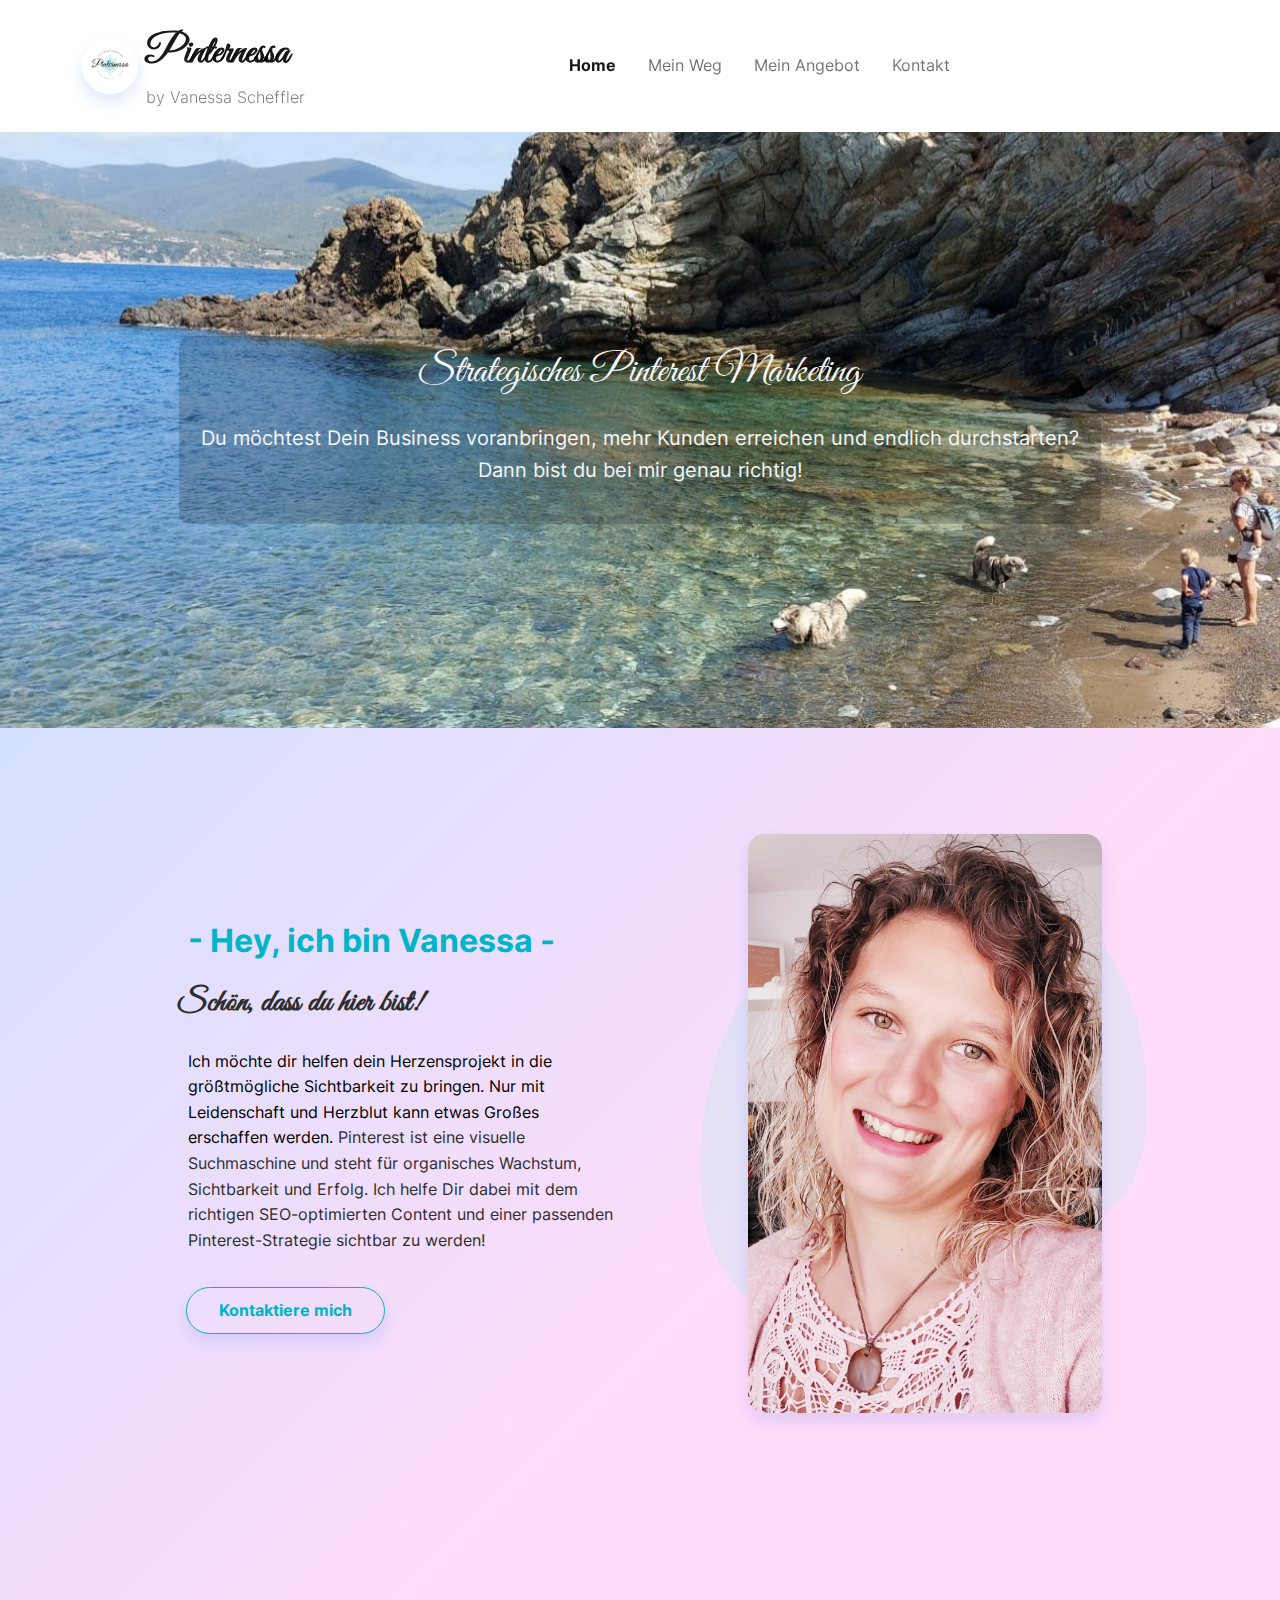
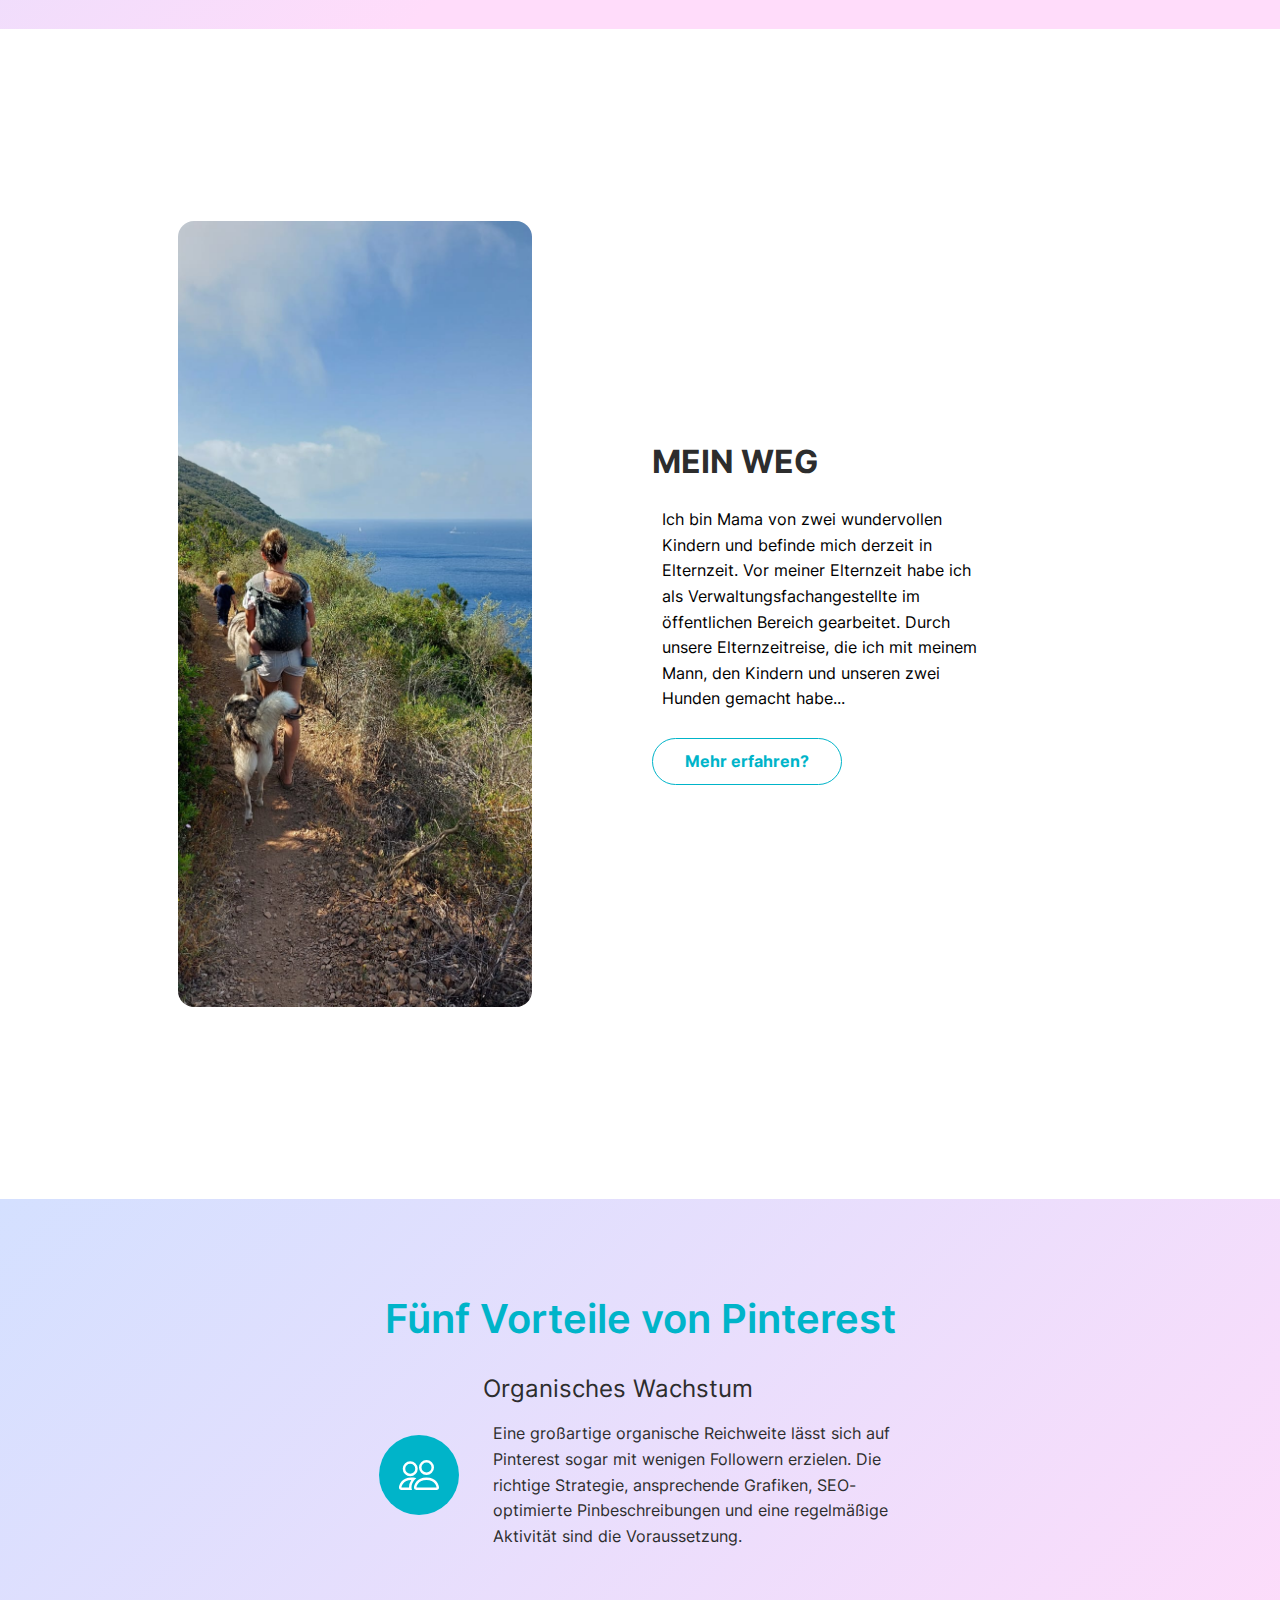
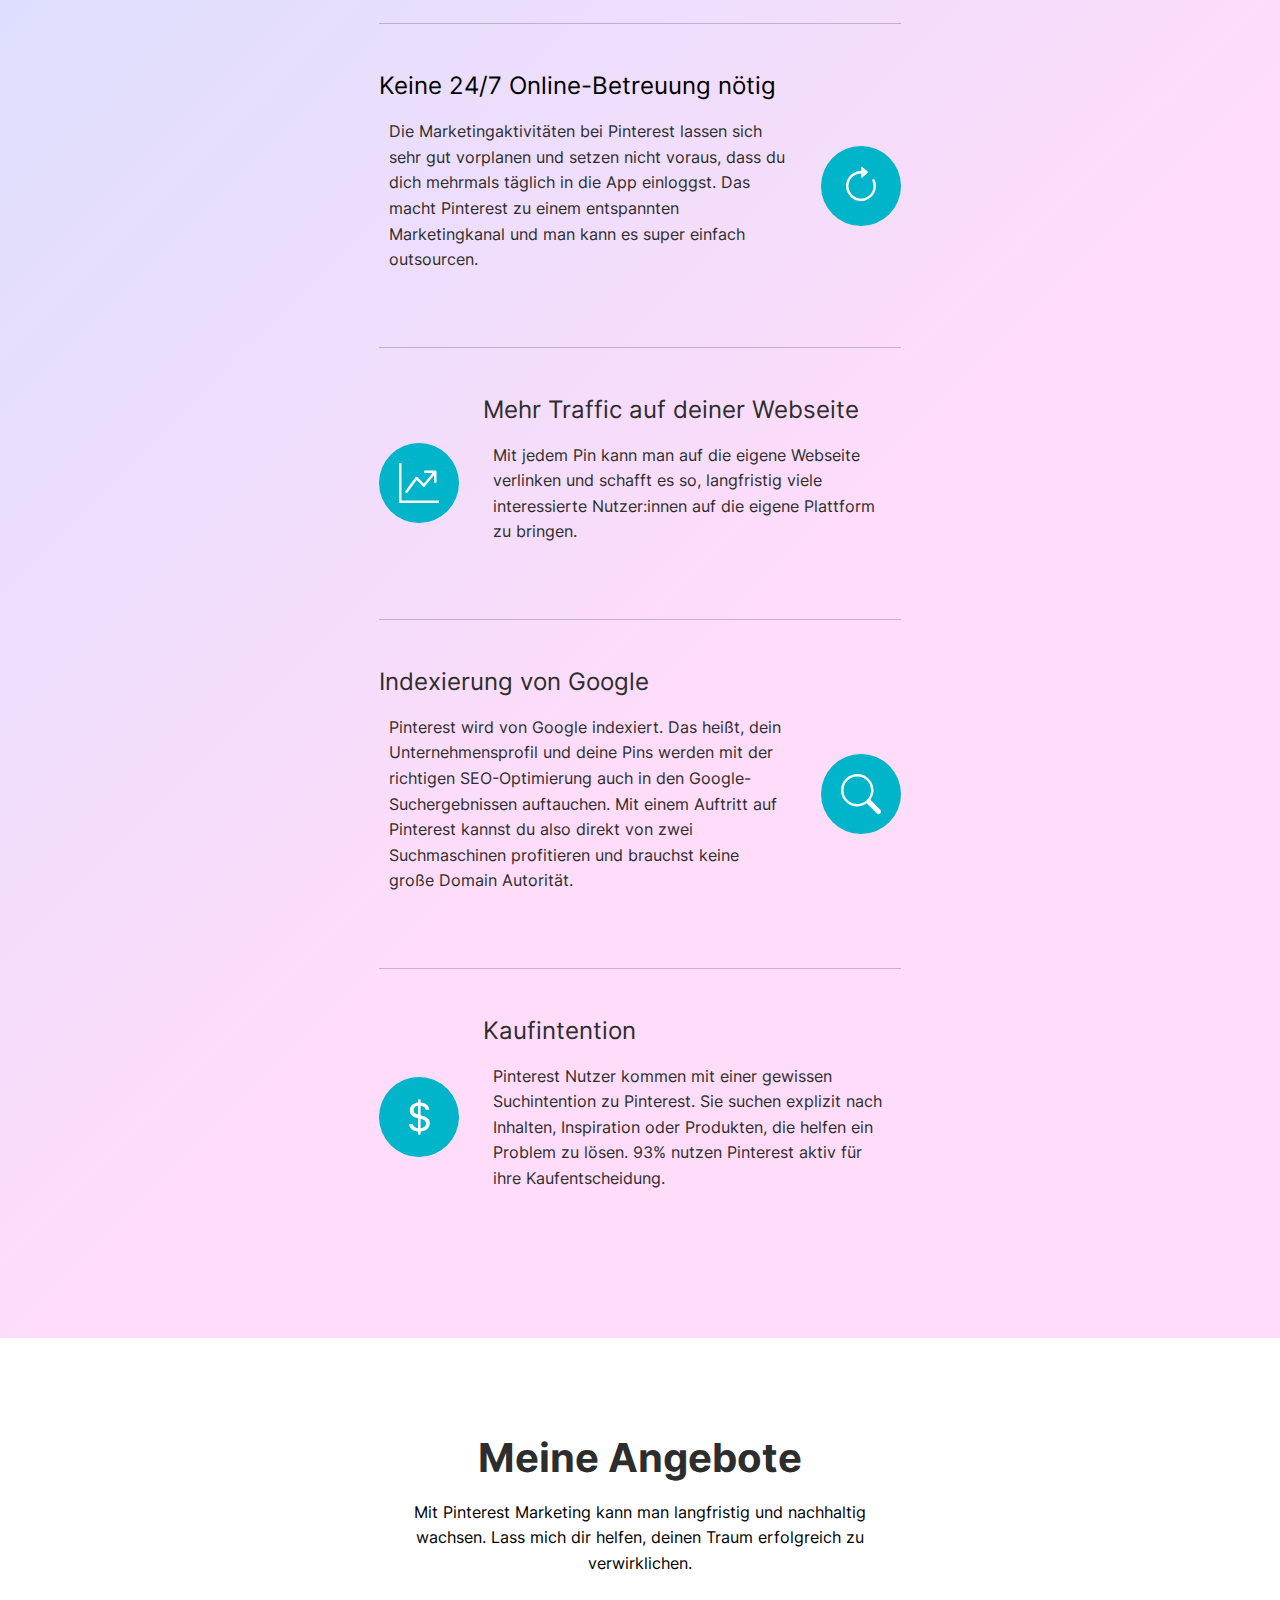
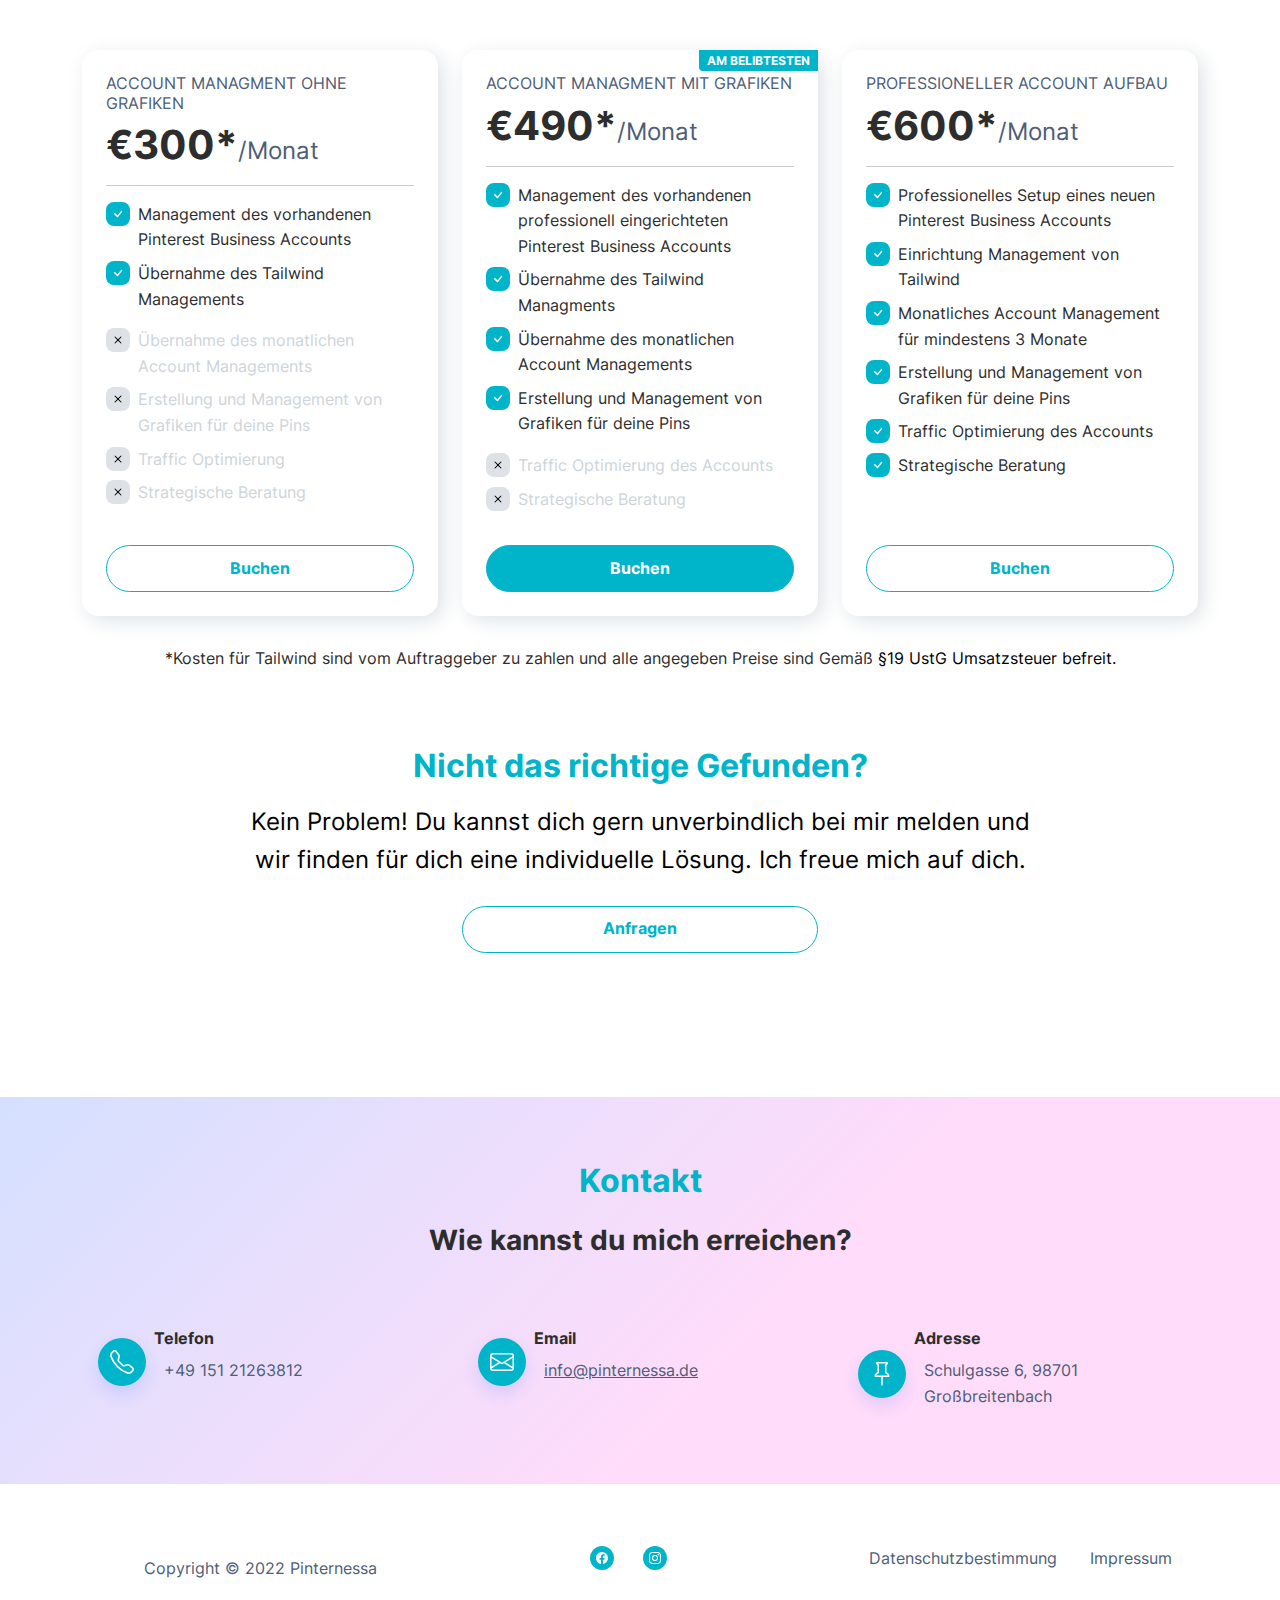
==== commit 70880100: "Update Insta link" ====
--- a/index.html
+++ b/index.html
@@ -6,9 +6,9 @@
     <meta name="viewport" content="width=device-width, initial-scale=1.0, shrink-to-fit=no">
     <title>Home - Pinternessa</title>
     <link rel="stylesheet" href="/assets/bootstrap/css/bootstrap.min.css?h=63c49130f916e8761302328c73ff1917">
-    <link rel="stylesheet" href="/assets/css/Aguafina%20Script.css?h=c0593dbd5085aac370089d6ad6724bc7">
-    <link rel="stylesheet" href="/assets/css/Great%20Vibes.css?h=d238a261d172c9559227dc8862751a60">
-    <link rel="stylesheet" href="/assets/css/Inter.css?h=e559d4c112f0d1464320c249228c083c">
+    <link rel="stylesheet" href="/assets/css/Aguafina%20Script.css?h=f3ab1beff0214f6d895523e74d11d406">
+    <link rel="stylesheet" href="/assets/css/Great%20Vibes.css?h=2ab2812d760c91d0a7ce119b69f3eddb">
+    <link rel="stylesheet" href="/assets/css/Inter.css?h=80bde17b530350e16f49f16f06d85c93">
     <link rel="stylesheet" href="/assets/css/aboute.css?h=dc24535947bfc460cdce420868512f1c">
     <link rel="stylesheet" href="/assets/css/Banner-Heading-Image-images.css?h=a1bf7ba5e55551e3e0028fe3887bb806">
     <link rel="stylesheet" href="/assets/css/Footer-Clean-icons.css?h=befd8a398792e305b7ffd4a176b5b585">
@@ -17,8 +17,8 @@
 
 <body style="/*background: url(&quot;design.jpg&quot;);*/background-position: 0 -60px;">
     <nav class="navbar navbar-light navbar-expand-md sticky-top d-xxl-flex justify-content-xxl-center align-items-xxl-center navbar-shrink py-3" id="mainNav">
-        <div class="container"><a class="navbar-brand d-flex justify-content-xxl-center align-items-xxl-center" href="/index.html"><span class="bs-icon-xs bs-icon-circle shadow d-flex justify-content-xxl-center align-items-xxl-center me-2 bs-icon"><img class="rounded-circle img-fluid d-flex d-xxl-flex justify-content-center align-items-center justify-content-xxl-center align-items-xxl-center" style="border-style: none;border-radius: 15px;" src="/assets/img/neues%20logo.jpg?h=c5e541caf47153fca6211c704aef795e"></span>
-                <div class="d-flex flex-column"><span class="fs-2 d-xxl-flex align-items-xxl-center" style="font-family: 'Great Vibes', serif;">Pinternessa</span><span class="fs-6 fw-light text-black-50 d-xxl-flex align-items-xxl-center" style="font-size: 16px;">by Vanessa Scheffler</span></div>
+        <div class="container"><a class="navbar-brand d-flex align-items-center" href="/index.html"><span class="bs-icon-xs bs-icon-circle shadow d-flex justify-content-xxl-center align-items-xxl-center me-2 bs-icon"><img class="rounded-circle img-fluid d-flex d-xxl-flex justify-content-center align-items-center justify-content-xxl-center align-items-xxl-center" style="border-style: none;border-radius: 15px;" src="/assets/img/neues%20logo.jpg?h=c5e541caf47153fca6211c704aef795e"></span>
+                <div class="d-flex flex-column"><span class="fs-1 d-xxl-flex align-items-xxl-center" style="font-family: 'Great Vibes', serif;">Pinternessa</span><span class="fw-light text-black-50 d-xxl-flex align-items-xxl-center" style="font-size: 16px;">by Vanessa Scheffler</span></div>
             </a><button data-bs-toggle="collapse" class="navbar-toggler" data-bs-target="#navcol-1"><span class="visually-hidden">Toggle navigation</span><span class="navbar-toggler-icon"></span></button>
             <div class="collapse navbar-collapse d-xxl-flex align-items-xxl-center" id="navcol-1">
                 <ul class="navbar-nav mx-auto">
@@ -317,7 +317,7 @@
                                         <path d="M16 8.049c0-4.446-3.582-8.05-8-8.05C3.58 0-.002 3.603-.002 8.05c0 4.017 2.926 7.347 6.75 7.951v-5.625h-2.03V8.05H6.75V6.275c0-2.017 1.195-3.131 3.022-3.131.876 0 1.791.157 1.791.157v1.98h-1.009c-.993 0-1.303.621-1.303 1.258v1.51h2.218l-.354 2.326H9.25V16c3.824-.604 6.75-3.934 6.75-7.951z"></path>
                                     </svg></div>
                             </a></li>
-                        <li class="list-inline-item" style="margin-right: 24px;"><a href="https://www.instagram.com/nesse95/">
+                        <li class="list-inline-item" style="margin-right: 24px;"><a href="https://www.instagram.com/_pinternessa_/">
                                 <div class="bs-icon-circle bs-icon-primary text-white text-bg-info bs-icon"><svg xmlns="http://www.w3.org/2000/svg" width="1em" height="1em" fill="currentColor" viewBox="0 0 16 16" class="bi bi-instagram">
                                         <path d="M8 0C5.829 0 5.556.01 4.703.048 3.85.088 3.269.222 2.76.42a3.917 3.917 0 0 0-1.417.923A3.927 3.927 0 0 0 .42 2.76C.222 3.268.087 3.85.048 4.7.01 5.555 0 5.827 0 8.001c0 2.172.01 2.444.048 3.297.04.852.174 1.433.372 1.942.205.526.478.972.923 1.417.444.445.89.719 1.416.923.51.198 1.09.333 1.942.372C5.555 15.99 5.827 16 8 16s2.444-.01 3.298-.048c.851-.04 1.434-.174 1.943-.372a3.916 3.916 0 0 0 1.416-.923c.445-.445.718-.891.923-1.417.197-.509.332-1.09.372-1.942C15.99 10.445 16 10.173 16 8s-.01-2.445-.048-3.299c-.04-.851-.175-1.433-.372-1.941a3.926 3.926 0 0 0-.923-1.417A3.911 3.911 0 0 0 13.24.42c-.51-.198-1.092-.333-1.943-.372C10.443.01 10.172 0 7.998 0h.003zm-.717 1.442h.718c2.136 0 2.389.007 3.232.046.78.035 1.204.166 1.486.275.373.145.64.319.92.599.28.28.453.546.598.92.11.281.24.705.275 1.485.039.843.047 1.096.047 3.231s-.008 2.389-.047 3.232c-.035.78-.166 1.203-.275 1.485a2.47 2.47 0 0 1-.599.919c-.28.28-.546.453-.92.598-.28.11-.704.24-1.485.276-.843.038-1.096.047-3.232.047s-2.39-.009-3.233-.047c-.78-.036-1.203-.166-1.485-.276a2.478 2.478 0 0 1-.92-.598 2.48 2.48 0 0 1-.6-.92c-.109-.281-.24-.705-.275-1.485-.038-.843-.046-1.096-.046-3.233 0-2.136.008-2.388.046-3.231.036-.78.166-1.204.276-1.486.145-.373.319-.64.599-.92.28-.28.546-.453.92-.598.282-.11.705-.24 1.485-.276.738-.034 1.024-.044 2.515-.045v.002zm4.988 1.328a.96.96 0 1 0 0 1.92.96.96 0 0 0 0-1.92zm-4.27 1.122a4.109 4.109 0 1 0 0 8.217 4.109 4.109 0 0 0 0-8.217zm0 1.441a2.667 2.667 0 1 1 0 5.334 2.667 2.667 0 0 1 0-5.334z"></path>
                                     </svg></div>
--- a/assets/css/Inter.css
+++ b/assets/css/Inter.css
@@ -1,312 +1,312 @@
 @font-face {
 	font-family: 'Inter';
-	src: url(/assets/fonts//s/inter/v12/UcC73FwrK3iLTeHuS_fvQtMwCp50KnMa2JL7SUc.woff2?h=e559d4c112f0d1464320c249228c083c) format('woff2');
-	font-weight: 300;
-	font-style: normal;
-	font-display: swap;
-	unicode-range: U+0460-052F, U+1C80-1C88, U+20B4, U+2DE0-2DFF, U+A640-A69F, U+FE2E-FE2F;
-}
-
-@font-face {
-	font-family: 'Inter';
-	src: url(/assets/fonts//s/inter/v12/UcC73FwrK3iLTeHuS_fvQtMwCp50KnMa0ZL7SUc.woff2?h=e559d4c112f0d1464320c249228c083c) format('woff2');
-	font-weight: 300;
-	font-style: normal;
-	font-display: swap;
-	unicode-range: U+0301, U+0400-045F, U+0490-0491, U+04B0-04B1, U+2116;
-}
-
-@font-face {
-	font-family: 'Inter';
-	src: url(/assets/fonts//s/inter/v12/UcC73FwrK3iLTeHuS_fvQtMwCp50KnMa2ZL7SUc.woff2?h=e559d4c112f0d1464320c249228c083c) format('woff2');
-	font-weight: 300;
-	font-style: normal;
-	font-display: swap;
-	unicode-range: U+1F00-1FFF;
-}
-
-@font-face {
-	font-family: 'Inter';
-	src: url(/assets/fonts//s/inter/v12/UcC73FwrK3iLTeHuS_fvQtMwCp50KnMa1pL7SUc.woff2?h=e559d4c112f0d1464320c249228c083c) format('woff2');
-	font-weight: 300;
-	font-style: normal;
-	font-display: swap;
-	unicode-range: U+0370-03FF;
-}
-
-@font-face {
-	font-family: 'Inter';
-	src: url(/assets/fonts//s/inter/v12/UcC73FwrK3iLTeHuS_fvQtMwCp50KnMa2pL7SUc.woff2?h=e559d4c112f0d1464320c249228c083c) format('woff2');
-	font-weight: 300;
-	font-style: normal;
-	font-display: swap;
-	unicode-range: U+0102-0103, U+0110-0111, U+0128-0129, U+0168-0169, U+01A0-01A1, U+01AF-01B0, U+1EA0-1EF9, U+20AB;
-}
-
-@font-face {
-	font-family: 'Inter';
-	src: url(/assets/fonts//s/inter/v12/UcC73FwrK3iLTeHuS_fvQtMwCp50KnMa25L7SUc.woff2?h=e559d4c112f0d1464320c249228c083c) format('woff2');
-	font-weight: 300;
-	font-style: normal;
-	font-display: swap;
-	unicode-range: U+0100-024F, U+0259, U+1E00-1EFF, U+2020, U+20A0-20AB, U+20AD-20CF, U+2113, U+2C60-2C7F, U+A720-A7FF;
-}
-
-@font-face {
-	font-family: 'Inter';
-	src: url(/assets/fonts//s/inter/v12/UcC73FwrK3iLTeHuS_fvQtMwCp50KnMa1ZL7.woff2?h=e559d4c112f0d1464320c249228c083c) format('woff2');
-	font-weight: 300;
-	font-style: normal;
-	font-display: swap;
-	unicode-range: U+0000-00FF, U+0131, U+0152-0153, U+02BB-02BC, U+02C6, U+02DA, U+02DC, U+2000-206F, U+2074, U+20AC, U+2122, U+2191, U+2193, U+2212, U+2215, U+FEFF, U+FFFD;
-}
-
-@font-face {
-	font-family: 'Inter';
-	src: url(/assets/fonts//s/inter/v12/UcC73FwrK3iLTeHuS_fvQtMwCp50KnMa2JL7SUc.woff2?h=e559d4c112f0d1464320c249228c083c) format('woff2');
-	font-weight: 400;
-	font-style: normal;
-	font-display: swap;
-	unicode-range: U+0460-052F, U+1C80-1C88, U+20B4, U+2DE0-2DFF, U+A640-A69F, U+FE2E-FE2F;
-}
-
-@font-face {
-	font-family: 'Inter';
-	src: url(/assets/fonts//s/inter/v12/UcC73FwrK3iLTeHuS_fvQtMwCp50KnMa0ZL7SUc.woff2?h=e559d4c112f0d1464320c249228c083c) format('woff2');
-	font-weight: 400;
-	font-style: normal;
-	font-display: swap;
-	unicode-range: U+0301, U+0400-045F, U+0490-0491, U+04B0-04B1, U+2116;
-}
-
-@font-face {
-	font-family: 'Inter';
-	src: url(/assets/fonts//s/inter/v12/UcC73FwrK3iLTeHuS_fvQtMwCp50KnMa2ZL7SUc.woff2?h=e559d4c112f0d1464320c249228c083c) format('woff2');
-	font-weight: 400;
-	font-style: normal;
-	font-display: swap;
-	unicode-range: U+1F00-1FFF;
-}
-
-@font-face {
-	font-family: 'Inter';
-	src: url(/assets/fonts//s/inter/v12/UcC73FwrK3iLTeHuS_fvQtMwCp50KnMa1pL7SUc.woff2?h=e559d4c112f0d1464320c249228c083c) format('woff2');
-	font-weight: 400;
-	font-style: normal;
-	font-display: swap;
-	unicode-range: U+0370-03FF;
-}
-
-@font-face {
-	font-family: 'Inter';
-	src: url(/assets/fonts//s/inter/v12/UcC73FwrK3iLTeHuS_fvQtMwCp50KnMa2pL7SUc.woff2?h=e559d4c112f0d1464320c249228c083c) format('woff2');
-	font-weight: 400;
-	font-style: normal;
-	font-display: swap;
-	unicode-range: U+0102-0103, U+0110-0111, U+0128-0129, U+0168-0169, U+01A0-01A1, U+01AF-01B0, U+1EA0-1EF9, U+20AB;
-}
-
-@font-face {
-	font-family: 'Inter';
-	src: url(/assets/fonts//s/inter/v12/UcC73FwrK3iLTeHuS_fvQtMwCp50KnMa25L7SUc.woff2?h=e559d4c112f0d1464320c249228c083c) format('woff2');
-	font-weight: 400;
-	font-style: normal;
-	font-display: swap;
-	unicode-range: U+0100-024F, U+0259, U+1E00-1EFF, U+2020, U+20A0-20AB, U+20AD-20CF, U+2113, U+2C60-2C7F, U+A720-A7FF;
-}
-
-@font-face {
-	font-family: 'Inter';
-	src: url(/assets/fonts//s/inter/v12/UcC73FwrK3iLTeHuS_fvQtMwCp50KnMa1ZL7.woff2?h=e559d4c112f0d1464320c249228c083c) format('woff2');
-	font-weight: 400;
-	font-style: normal;
-	font-display: swap;
-	unicode-range: U+0000-00FF, U+0131, U+0152-0153, U+02BB-02BC, U+02C6, U+02DA, U+02DC, U+2000-206F, U+2074, U+20AC, U+2122, U+2191, U+2193, U+2212, U+2215, U+FEFF, U+FFFD;
-}
-
-@font-face {
-	font-family: 'Inter';
-	src: url(/assets/fonts//s/inter/v12/UcC73FwrK3iLTeHuS_fvQtMwCp50KnMa2JL7SUc.woff2?h=e559d4c112f0d1464320c249228c083c) format('woff2');
-	font-weight: 600;
-	font-style: normal;
-	font-display: swap;
-	unicode-range: U+0460-052F, U+1C80-1C88, U+20B4, U+2DE0-2DFF, U+A640-A69F, U+FE2E-FE2F;
-}
-
-@font-face {
-	font-family: 'Inter';
-	src: url(/assets/fonts//s/inter/v12/UcC73FwrK3iLTeHuS_fvQtMwCp50KnMa0ZL7SUc.woff2?h=e559d4c112f0d1464320c249228c083c) format('woff2');
-	font-weight: 600;
-	font-style: normal;
-	font-display: swap;
-	unicode-range: U+0301, U+0400-045F, U+0490-0491, U+04B0-04B1, U+2116;
-}
-
-@font-face {
-	font-family: 'Inter';
-	src: url(/assets/fonts//s/inter/v12/UcC73FwrK3iLTeHuS_fvQtMwCp50KnMa2ZL7SUc.woff2?h=e559d4c112f0d1464320c249228c083c) format('woff2');
-	font-weight: 600;
-	font-style: normal;
-	font-display: swap;
-	unicode-range: U+1F00-1FFF;
-}
-
-@font-face {
-	font-family: 'Inter';
-	src: url(/assets/fonts//s/inter/v12/UcC73FwrK3iLTeHuS_fvQtMwCp50KnMa1pL7SUc.woff2?h=e559d4c112f0d1464320c249228c083c) format('woff2');
-	font-weight: 600;
-	font-style: normal;
-	font-display: swap;
-	unicode-range: U+0370-03FF;
-}
-
-@font-face {
-	font-family: 'Inter';
-	src: url(/assets/fonts//s/inter/v12/UcC73FwrK3iLTeHuS_fvQtMwCp50KnMa2pL7SUc.woff2?h=e559d4c112f0d1464320c249228c083c) format('woff2');
-	font-weight: 600;
-	font-style: normal;
-	font-display: swap;
-	unicode-range: U+0102-0103, U+0110-0111, U+0128-0129, U+0168-0169, U+01A0-01A1, U+01AF-01B0, U+1EA0-1EF9, U+20AB;
-}
-
-@font-face {
-	font-family: 'Inter';
-	src: url(/assets/fonts//s/inter/v12/UcC73FwrK3iLTeHuS_fvQtMwCp50KnMa25L7SUc.woff2?h=e559d4c112f0d1464320c249228c083c) format('woff2');
-	font-weight: 600;
-	font-style: normal;
-	font-display: swap;
-	unicode-range: U+0100-024F, U+0259, U+1E00-1EFF, U+2020, U+20A0-20AB, U+20AD-20CF, U+2113, U+2C60-2C7F, U+A720-A7FF;
-}
-
-@font-face {
-	font-family: 'Inter';
-	src: url(/assets/fonts//s/inter/v12/UcC73FwrK3iLTeHuS_fvQtMwCp50KnMa1ZL7.woff2?h=e559d4c112f0d1464320c249228c083c) format('woff2');
-	font-weight: 600;
-	font-style: normal;
-	font-display: swap;
-	unicode-range: U+0000-00FF, U+0131, U+0152-0153, U+02BB-02BC, U+02C6, U+02DA, U+02DC, U+2000-206F, U+2074, U+20AC, U+2122, U+2191, U+2193, U+2212, U+2215, U+FEFF, U+FFFD;
-}
-
-@font-face {
-	font-family: 'Inter';
-	src: url(/assets/fonts//s/inter/v12/UcC73FwrK3iLTeHuS_fvQtMwCp50KnMa2JL7SUc.woff2?h=e559d4c112f0d1464320c249228c083c) format('woff2');
-	font-weight: 700;
-	font-style: normal;
-	font-display: swap;
-	unicode-range: U+0460-052F, U+1C80-1C88, U+20B4, U+2DE0-2DFF, U+A640-A69F, U+FE2E-FE2F;
-}
-
-@font-face {
-	font-family: 'Inter';
-	src: url(/assets/fonts//s/inter/v12/UcC73FwrK3iLTeHuS_fvQtMwCp50KnMa0ZL7SUc.woff2?h=e559d4c112f0d1464320c249228c083c) format('woff2');
-	font-weight: 700;
-	font-style: normal;
-	font-display: swap;
-	unicode-range: U+0301, U+0400-045F, U+0490-0491, U+04B0-04B1, U+2116;
-}
-
-@font-face {
-	font-family: 'Inter';
-	src: url(/assets/fonts//s/inter/v12/UcC73FwrK3iLTeHuS_fvQtMwCp50KnMa2ZL7SUc.woff2?h=e559d4c112f0d1464320c249228c083c) format('woff2');
-	font-weight: 700;
-	font-style: normal;
-	font-display: swap;
-	unicode-range: U+1F00-1FFF;
-}
-
-@font-face {
-	font-family: 'Inter';
-	src: url(/assets/fonts//s/inter/v12/UcC73FwrK3iLTeHuS_fvQtMwCp50KnMa1pL7SUc.woff2?h=e559d4c112f0d1464320c249228c083c) format('woff2');
-	font-weight: 700;
-	font-style: normal;
-	font-display: swap;
-	unicode-range: U+0370-03FF;
-}
-
-@font-face {
-	font-family: 'Inter';
-	src: url(/assets/fonts//s/inter/v12/UcC73FwrK3iLTeHuS_fvQtMwCp50KnMa2pL7SUc.woff2?h=e559d4c112f0d1464320c249228c083c) format('woff2');
-	font-weight: 700;
-	font-style: normal;
-	font-display: swap;
-	unicode-range: U+0102-0103, U+0110-0111, U+0128-0129, U+0168-0169, U+01A0-01A1, U+01AF-01B0, U+1EA0-1EF9, U+20AB;
-}
-
-@font-face {
-	font-family: 'Inter';
-	src: url(/assets/fonts//s/inter/v12/UcC73FwrK3iLTeHuS_fvQtMwCp50KnMa25L7SUc.woff2?h=e559d4c112f0d1464320c249228c083c) format('woff2');
-	font-weight: 700;
-	font-style: normal;
-	font-display: swap;
-	unicode-range: U+0100-024F, U+0259, U+1E00-1EFF, U+2020, U+20A0-20AB, U+20AD-20CF, U+2113, U+2C60-2C7F, U+A720-A7FF;
-}
-
-@font-face {
-	font-family: 'Inter';
-	src: url(/assets/fonts//s/inter/v12/UcC73FwrK3iLTeHuS_fvQtMwCp50KnMa1ZL7.woff2?h=e559d4c112f0d1464320c249228c083c) format('woff2');
-	font-weight: 700;
-	font-style: normal;
-	font-display: swap;
-	unicode-range: U+0000-00FF, U+0131, U+0152-0153, U+02BB-02BC, U+02C6, U+02DA, U+02DC, U+2000-206F, U+2074, U+20AC, U+2122, U+2191, U+2193, U+2212, U+2215, U+FEFF, U+FFFD;
-}
-
-@font-face {
-	font-family: 'Inter';
-	src: url(/assets/fonts//s/inter/v12/UcC73FwrK3iLTeHuS_fvQtMwCp50KnMa2JL7SUc.woff2?h=e559d4c112f0d1464320c249228c083c) format('woff2');
-	font-weight: 800;
-	font-style: normal;
-	font-display: swap;
-	unicode-range: U+0460-052F, U+1C80-1C88, U+20B4, U+2DE0-2DFF, U+A640-A69F, U+FE2E-FE2F;
-}
-
-@font-face {
-	font-family: 'Inter';
-	src: url(/assets/fonts//s/inter/v12/UcC73FwrK3iLTeHuS_fvQtMwCp50KnMa0ZL7SUc.woff2?h=e559d4c112f0d1464320c249228c083c) format('woff2');
-	font-weight: 800;
-	font-style: normal;
-	font-display: swap;
-	unicode-range: U+0301, U+0400-045F, U+0490-0491, U+04B0-04B1, U+2116;
-}
-
-@font-face {
-	font-family: 'Inter';
-	src: url(/assets/fonts//s/inter/v12/UcC73FwrK3iLTeHuS_fvQtMwCp50KnMa2ZL7SUc.woff2?h=e559d4c112f0d1464320c249228c083c) format('woff2');
-	font-weight: 800;
-	font-style: normal;
-	font-display: swap;
-	unicode-range: U+1F00-1FFF;
-}
-
-@font-face {
-	font-family: 'Inter';
-	src: url(/assets/fonts//s/inter/v12/UcC73FwrK3iLTeHuS_fvQtMwCp50KnMa1pL7SUc.woff2?h=e559d4c112f0d1464320c249228c083c) format('woff2');
-	font-weight: 800;
-	font-style: normal;
-	font-display: swap;
-	unicode-range: U+0370-03FF;
-}
-
-@font-face {
-	font-family: 'Inter';
-	src: url(/assets/fonts//s/inter/v12/UcC73FwrK3iLTeHuS_fvQtMwCp50KnMa2pL7SUc.woff2?h=e559d4c112f0d1464320c249228c083c) format('woff2');
-	font-weight: 800;
-	font-style: normal;
-	font-display: swap;
-	unicode-range: U+0102-0103, U+0110-0111, U+0128-0129, U+0168-0169, U+01A0-01A1, U+01AF-01B0, U+1EA0-1EF9, U+20AB;
-}
-
-@font-face {
-	font-family: 'Inter';
-	src: url(/assets/fonts//s/inter/v12/UcC73FwrK3iLTeHuS_fvQtMwCp50KnMa25L7SUc.woff2?h=e559d4c112f0d1464320c249228c083c) format('woff2');
-	font-weight: 800;
-	font-style: normal;
-	font-display: swap;
-	unicode-range: U+0100-024F, U+0259, U+1E00-1EFF, U+2020, U+20A0-20AB, U+20AD-20CF, U+2113, U+2C60-2C7F, U+A720-A7FF;
-}
-
-@font-face {
-	font-family: 'Inter';
-	src: url(/assets/fonts//s/inter/v12/UcC73FwrK3iLTeHuS_fvQtMwCp50KnMa1ZL7.woff2?h=e559d4c112f0d1464320c249228c083c) format('woff2');
+	src: url(/assets/fonts//s/inter/v12/UcC73FwrK3iLTeHuS_fvQtMwCp50KnMa2JL7SUc.woff2?h=80bde17b530350e16f49f16f06d85c93) format('woff2');
+	font-weight: 300;
+	font-style: normal;
+	font-display: swap;
+	unicode-range: U+0460-052F, U+1C80-1C88, U+20B4, U+2DE0-2DFF, U+A640-A69F, U+FE2E-FE2F;
+}
+
+@font-face {
+	font-family: 'Inter';
+	src: url(/assets/fonts//s/inter/v12/UcC73FwrK3iLTeHuS_fvQtMwCp50KnMa0ZL7SUc.woff2?h=80bde17b530350e16f49f16f06d85c93) format('woff2');
+	font-weight: 300;
+	font-style: normal;
+	font-display: swap;
+	unicode-range: U+0301, U+0400-045F, U+0490-0491, U+04B0-04B1, U+2116;
+}
+
+@font-face {
+	font-family: 'Inter';
+	src: url(/assets/fonts//s/inter/v12/UcC73FwrK3iLTeHuS_fvQtMwCp50KnMa2ZL7SUc.woff2?h=80bde17b530350e16f49f16f06d85c93) format('woff2');
+	font-weight: 300;
+	font-style: normal;
+	font-display: swap;
+	unicode-range: U+1F00-1FFF;
+}
+
+@font-face {
+	font-family: 'Inter';
+	src: url(/assets/fonts//s/inter/v12/UcC73FwrK3iLTeHuS_fvQtMwCp50KnMa1pL7SUc.woff2?h=80bde17b530350e16f49f16f06d85c93) format('woff2');
+	font-weight: 300;
+	font-style: normal;
+	font-display: swap;
+	unicode-range: U+0370-03FF;
+}
+
+@font-face {
+	font-family: 'Inter';
+	src: url(/assets/fonts//s/inter/v12/UcC73FwrK3iLTeHuS_fvQtMwCp50KnMa2pL7SUc.woff2?h=80bde17b530350e16f49f16f06d85c93) format('woff2');
+	font-weight: 300;
+	font-style: normal;
+	font-display: swap;
+	unicode-range: U+0102-0103, U+0110-0111, U+0128-0129, U+0168-0169, U+01A0-01A1, U+01AF-01B0, U+1EA0-1EF9, U+20AB;
+}
+
+@font-face {
+	font-family: 'Inter';
+	src: url(/assets/fonts//s/inter/v12/UcC73FwrK3iLTeHuS_fvQtMwCp50KnMa25L7SUc.woff2?h=80bde17b530350e16f49f16f06d85c93) format('woff2');
+	font-weight: 300;
+	font-style: normal;
+	font-display: swap;
+	unicode-range: U+0100-024F, U+0259, U+1E00-1EFF, U+2020, U+20A0-20AB, U+20AD-20CF, U+2113, U+2C60-2C7F, U+A720-A7FF;
+}
+
+@font-face {
+	font-family: 'Inter';
+	src: url(/assets/fonts//s/inter/v12/UcC73FwrK3iLTeHuS_fvQtMwCp50KnMa1ZL7.woff2?h=80bde17b530350e16f49f16f06d85c93) format('woff2');
+	font-weight: 300;
+	font-style: normal;
+	font-display: swap;
+	unicode-range: U+0000-00FF, U+0131, U+0152-0153, U+02BB-02BC, U+02C6, U+02DA, U+02DC, U+2000-206F, U+2074, U+20AC, U+2122, U+2191, U+2193, U+2212, U+2215, U+FEFF, U+FFFD;
+}
+
+@font-face {
+	font-family: 'Inter';
+	src: url(/assets/fonts//s/inter/v12/UcC73FwrK3iLTeHuS_fvQtMwCp50KnMa2JL7SUc.woff2?h=80bde17b530350e16f49f16f06d85c93) format('woff2');
+	font-weight: 400;
+	font-style: normal;
+	font-display: swap;
+	unicode-range: U+0460-052F, U+1C80-1C88, U+20B4, U+2DE0-2DFF, U+A640-A69F, U+FE2E-FE2F;
+}
+
+@font-face {
+	font-family: 'Inter';
+	src: url(/assets/fonts//s/inter/v12/UcC73FwrK3iLTeHuS_fvQtMwCp50KnMa0ZL7SUc.woff2?h=80bde17b530350e16f49f16f06d85c93) format('woff2');
+	font-weight: 400;
+	font-style: normal;
+	font-display: swap;
+	unicode-range: U+0301, U+0400-045F, U+0490-0491, U+04B0-04B1, U+2116;
+}
+
+@font-face {
+	font-family: 'Inter';
+	src: url(/assets/fonts//s/inter/v12/UcC73FwrK3iLTeHuS_fvQtMwCp50KnMa2ZL7SUc.woff2?h=80bde17b530350e16f49f16f06d85c93) format('woff2');
+	font-weight: 400;
+	font-style: normal;
+	font-display: swap;
+	unicode-range: U+1F00-1FFF;
+}
+
+@font-face {
+	font-family: 'Inter';
+	src: url(/assets/fonts//s/inter/v12/UcC73FwrK3iLTeHuS_fvQtMwCp50KnMa1pL7SUc.woff2?h=80bde17b530350e16f49f16f06d85c93) format('woff2');
+	font-weight: 400;
+	font-style: normal;
+	font-display: swap;
+	unicode-range: U+0370-03FF;
+}
+
+@font-face {
+	font-family: 'Inter';
+	src: url(/assets/fonts//s/inter/v12/UcC73FwrK3iLTeHuS_fvQtMwCp50KnMa2pL7SUc.woff2?h=80bde17b530350e16f49f16f06d85c93) format('woff2');
+	font-weight: 400;
+	font-style: normal;
+	font-display: swap;
+	unicode-range: U+0102-0103, U+0110-0111, U+0128-0129, U+0168-0169, U+01A0-01A1, U+01AF-01B0, U+1EA0-1EF9, U+20AB;
+}
+
+@font-face {
+	font-family: 'Inter';
+	src: url(/assets/fonts//s/inter/v12/UcC73FwrK3iLTeHuS_fvQtMwCp50KnMa25L7SUc.woff2?h=80bde17b530350e16f49f16f06d85c93) format('woff2');
+	font-weight: 400;
+	font-style: normal;
+	font-display: swap;
+	unicode-range: U+0100-024F, U+0259, U+1E00-1EFF, U+2020, U+20A0-20AB, U+20AD-20CF, U+2113, U+2C60-2C7F, U+A720-A7FF;
+}
+
+@font-face {
+	font-family: 'Inter';
+	src: url(/assets/fonts//s/inter/v12/UcC73FwrK3iLTeHuS_fvQtMwCp50KnMa1ZL7.woff2?h=80bde17b530350e16f49f16f06d85c93) format('woff2');
+	font-weight: 400;
+	font-style: normal;
+	font-display: swap;
+	unicode-range: U+0000-00FF, U+0131, U+0152-0153, U+02BB-02BC, U+02C6, U+02DA, U+02DC, U+2000-206F, U+2074, U+20AC, U+2122, U+2191, U+2193, U+2212, U+2215, U+FEFF, U+FFFD;
+}
+
+@font-face {
+	font-family: 'Inter';
+	src: url(/assets/fonts//s/inter/v12/UcC73FwrK3iLTeHuS_fvQtMwCp50KnMa2JL7SUc.woff2?h=80bde17b530350e16f49f16f06d85c93) format('woff2');
+	font-weight: 600;
+	font-style: normal;
+	font-display: swap;
+	unicode-range: U+0460-052F, U+1C80-1C88, U+20B4, U+2DE0-2DFF, U+A640-A69F, U+FE2E-FE2F;
+}
+
+@font-face {
+	font-family: 'Inter';
+	src: url(/assets/fonts//s/inter/v12/UcC73FwrK3iLTeHuS_fvQtMwCp50KnMa0ZL7SUc.woff2?h=80bde17b530350e16f49f16f06d85c93) format('woff2');
+	font-weight: 600;
+	font-style: normal;
+	font-display: swap;
+	unicode-range: U+0301, U+0400-045F, U+0490-0491, U+04B0-04B1, U+2116;
+}
+
+@font-face {
+	font-family: 'Inter';
+	src: url(/assets/fonts//s/inter/v12/UcC73FwrK3iLTeHuS_fvQtMwCp50KnMa2ZL7SUc.woff2?h=80bde17b530350e16f49f16f06d85c93) format('woff2');
+	font-weight: 600;
+	font-style: normal;
+	font-display: swap;
+	unicode-range: U+1F00-1FFF;
+}
+
+@font-face {
+	font-family: 'Inter';
+	src: url(/assets/fonts//s/inter/v12/UcC73FwrK3iLTeHuS_fvQtMwCp50KnMa1pL7SUc.woff2?h=80bde17b530350e16f49f16f06d85c93) format('woff2');
+	font-weight: 600;
+	font-style: normal;
+	font-display: swap;
+	unicode-range: U+0370-03FF;
+}
+
+@font-face {
+	font-family: 'Inter';
+	src: url(/assets/fonts//s/inter/v12/UcC73FwrK3iLTeHuS_fvQtMwCp50KnMa2pL7SUc.woff2?h=80bde17b530350e16f49f16f06d85c93) format('woff2');
+	font-weight: 600;
+	font-style: normal;
+	font-display: swap;
+	unicode-range: U+0102-0103, U+0110-0111, U+0128-0129, U+0168-0169, U+01A0-01A1, U+01AF-01B0, U+1EA0-1EF9, U+20AB;
+}
+
+@font-face {
+	font-family: 'Inter';
+	src: url(/assets/fonts//s/inter/v12/UcC73FwrK3iLTeHuS_fvQtMwCp50KnMa25L7SUc.woff2?h=80bde17b530350e16f49f16f06d85c93) format('woff2');
+	font-weight: 600;
+	font-style: normal;
+	font-display: swap;
+	unicode-range: U+0100-024F, U+0259, U+1E00-1EFF, U+2020, U+20A0-20AB, U+20AD-20CF, U+2113, U+2C60-2C7F, U+A720-A7FF;
+}
+
+@font-face {
+	font-family: 'Inter';
+	src: url(/assets/fonts//s/inter/v12/UcC73FwrK3iLTeHuS_fvQtMwCp50KnMa1ZL7.woff2?h=80bde17b530350e16f49f16f06d85c93) format('woff2');
+	font-weight: 600;
+	font-style: normal;
+	font-display: swap;
+	unicode-range: U+0000-00FF, U+0131, U+0152-0153, U+02BB-02BC, U+02C6, U+02DA, U+02DC, U+2000-206F, U+2074, U+20AC, U+2122, U+2191, U+2193, U+2212, U+2215, U+FEFF, U+FFFD;
+}
+
+@font-face {
+	font-family: 'Inter';
+	src: url(/assets/fonts//s/inter/v12/UcC73FwrK3iLTeHuS_fvQtMwCp50KnMa2JL7SUc.woff2?h=80bde17b530350e16f49f16f06d85c93) format('woff2');
+	font-weight: 700;
+	font-style: normal;
+	font-display: swap;
+	unicode-range: U+0460-052F, U+1C80-1C88, U+20B4, U+2DE0-2DFF, U+A640-A69F, U+FE2E-FE2F;
+}
+
+@font-face {
+	font-family: 'Inter';
+	src: url(/assets/fonts//s/inter/v12/UcC73FwrK3iLTeHuS_fvQtMwCp50KnMa0ZL7SUc.woff2?h=80bde17b530350e16f49f16f06d85c93) format('woff2');
+	font-weight: 700;
+	font-style: normal;
+	font-display: swap;
+	unicode-range: U+0301, U+0400-045F, U+0490-0491, U+04B0-04B1, U+2116;
+}
+
+@font-face {
+	font-family: 'Inter';
+	src: url(/assets/fonts//s/inter/v12/UcC73FwrK3iLTeHuS_fvQtMwCp50KnMa2ZL7SUc.woff2?h=80bde17b530350e16f49f16f06d85c93) format('woff2');
+	font-weight: 700;
+	font-style: normal;
+	font-display: swap;
+	unicode-range: U+1F00-1FFF;
+}
+
+@font-face {
+	font-family: 'Inter';
+	src: url(/assets/fonts//s/inter/v12/UcC73FwrK3iLTeHuS_fvQtMwCp50KnMa1pL7SUc.woff2?h=80bde17b530350e16f49f16f06d85c93) format('woff2');
+	font-weight: 700;
+	font-style: normal;
+	font-display: swap;
+	unicode-range: U+0370-03FF;
+}
+
+@font-face {
+	font-family: 'Inter';
+	src: url(/assets/fonts//s/inter/v12/UcC73FwrK3iLTeHuS_fvQtMwCp50KnMa2pL7SUc.woff2?h=80bde17b530350e16f49f16f06d85c93) format('woff2');
+	font-weight: 700;
+	font-style: normal;
+	font-display: swap;
+	unicode-range: U+0102-0103, U+0110-0111, U+0128-0129, U+0168-0169, U+01A0-01A1, U+01AF-01B0, U+1EA0-1EF9, U+20AB;
+}
+
+@font-face {
+	font-family: 'Inter';
+	src: url(/assets/fonts//s/inter/v12/UcC73FwrK3iLTeHuS_fvQtMwCp50KnMa25L7SUc.woff2?h=80bde17b530350e16f49f16f06d85c93) format('woff2');
+	font-weight: 700;
+	font-style: normal;
+	font-display: swap;
+	unicode-range: U+0100-024F, U+0259, U+1E00-1EFF, U+2020, U+20A0-20AB, U+20AD-20CF, U+2113, U+2C60-2C7F, U+A720-A7FF;
+}
+
+@font-face {
+	font-family: 'Inter';
+	src: url(/assets/fonts//s/inter/v12/UcC73FwrK3iLTeHuS_fvQtMwCp50KnMa1ZL7.woff2?h=80bde17b530350e16f49f16f06d85c93) format('woff2');
+	font-weight: 700;
+	font-style: normal;
+	font-display: swap;
+	unicode-range: U+0000-00FF, U+0131, U+0152-0153, U+02BB-02BC, U+02C6, U+02DA, U+02DC, U+2000-206F, U+2074, U+20AC, U+2122, U+2191, U+2193, U+2212, U+2215, U+FEFF, U+FFFD;
+}
+
+@font-face {
+	font-family: 'Inter';
+	src: url(/assets/fonts//s/inter/v12/UcC73FwrK3iLTeHuS_fvQtMwCp50KnMa2JL7SUc.woff2?h=80bde17b530350e16f49f16f06d85c93) format('woff2');
+	font-weight: 800;
+	font-style: normal;
+	font-display: swap;
+	unicode-range: U+0460-052F, U+1C80-1C88, U+20B4, U+2DE0-2DFF, U+A640-A69F, U+FE2E-FE2F;
+}
+
+@font-face {
+	font-family: 'Inter';
+	src: url(/assets/fonts//s/inter/v12/UcC73FwrK3iLTeHuS_fvQtMwCp50KnMa0ZL7SUc.woff2?h=80bde17b530350e16f49f16f06d85c93) format('woff2');
+	font-weight: 800;
+	font-style: normal;
+	font-display: swap;
+	unicode-range: U+0301, U+0400-045F, U+0490-0491, U+04B0-04B1, U+2116;
+}
+
+@font-face {
+	font-family: 'Inter';
+	src: url(/assets/fonts//s/inter/v12/UcC73FwrK3iLTeHuS_fvQtMwCp50KnMa2ZL7SUc.woff2?h=80bde17b530350e16f49f16f06d85c93) format('woff2');
+	font-weight: 800;
+	font-style: normal;
+	font-display: swap;
+	unicode-range: U+1F00-1FFF;
+}
+
+@font-face {
+	font-family: 'Inter';
+	src: url(/assets/fonts//s/inter/v12/UcC73FwrK3iLTeHuS_fvQtMwCp50KnMa1pL7SUc.woff2?h=80bde17b530350e16f49f16f06d85c93) format('woff2');
+	font-weight: 800;
+	font-style: normal;
+	font-display: swap;
+	unicode-range: U+0370-03FF;
+}
+
+@font-face {
+	font-family: 'Inter';
+	src: url(/assets/fonts//s/inter/v12/UcC73FwrK3iLTeHuS_fvQtMwCp50KnMa2pL7SUc.woff2?h=80bde17b530350e16f49f16f06d85c93) format('woff2');
+	font-weight: 800;
+	font-style: normal;
+	font-display: swap;
+	unicode-range: U+0102-0103, U+0110-0111, U+0128-0129, U+0168-0169, U+01A0-01A1, U+01AF-01B0, U+1EA0-1EF9, U+20AB;
+}
+
+@font-face {
+	font-family: 'Inter';
+	src: url(/assets/fonts//s/inter/v12/UcC73FwrK3iLTeHuS_fvQtMwCp50KnMa25L7SUc.woff2?h=80bde17b530350e16f49f16f06d85c93) format('woff2');
+	font-weight: 800;
+	font-style: normal;
+	font-display: swap;
+	unicode-range: U+0100-024F, U+0259, U+1E00-1EFF, U+2020, U+20A0-20AB, U+20AD-20CF, U+2113, U+2C60-2C7F, U+A720-A7FF;
+}
+
+@font-face {
+	font-family: 'Inter';
+	src: url(/assets/fonts//s/inter/v12/UcC73FwrK3iLTeHuS_fvQtMwCp50KnMa1ZL7.woff2?h=80bde17b530350e16f49f16f06d85c93) format('woff2');
 	font-weight: 800;
 	font-style: normal;
 	font-display: swap;
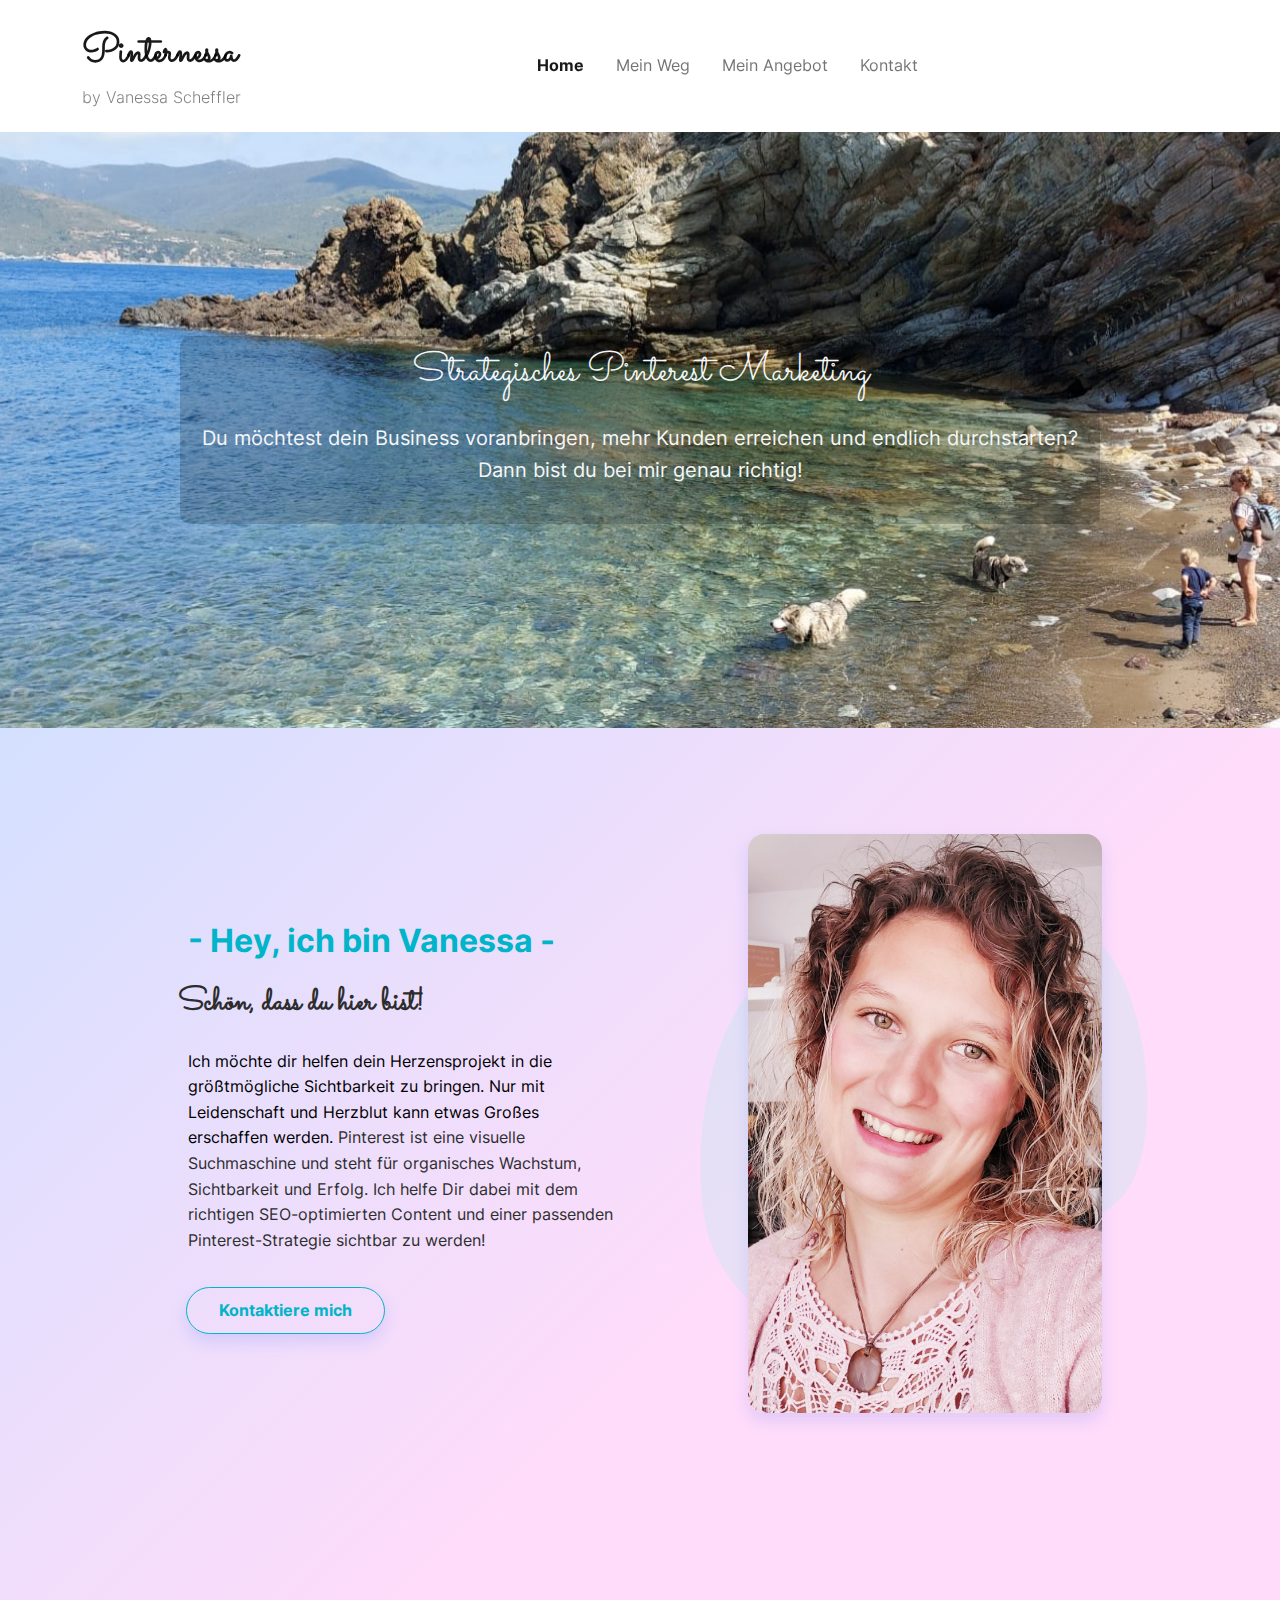
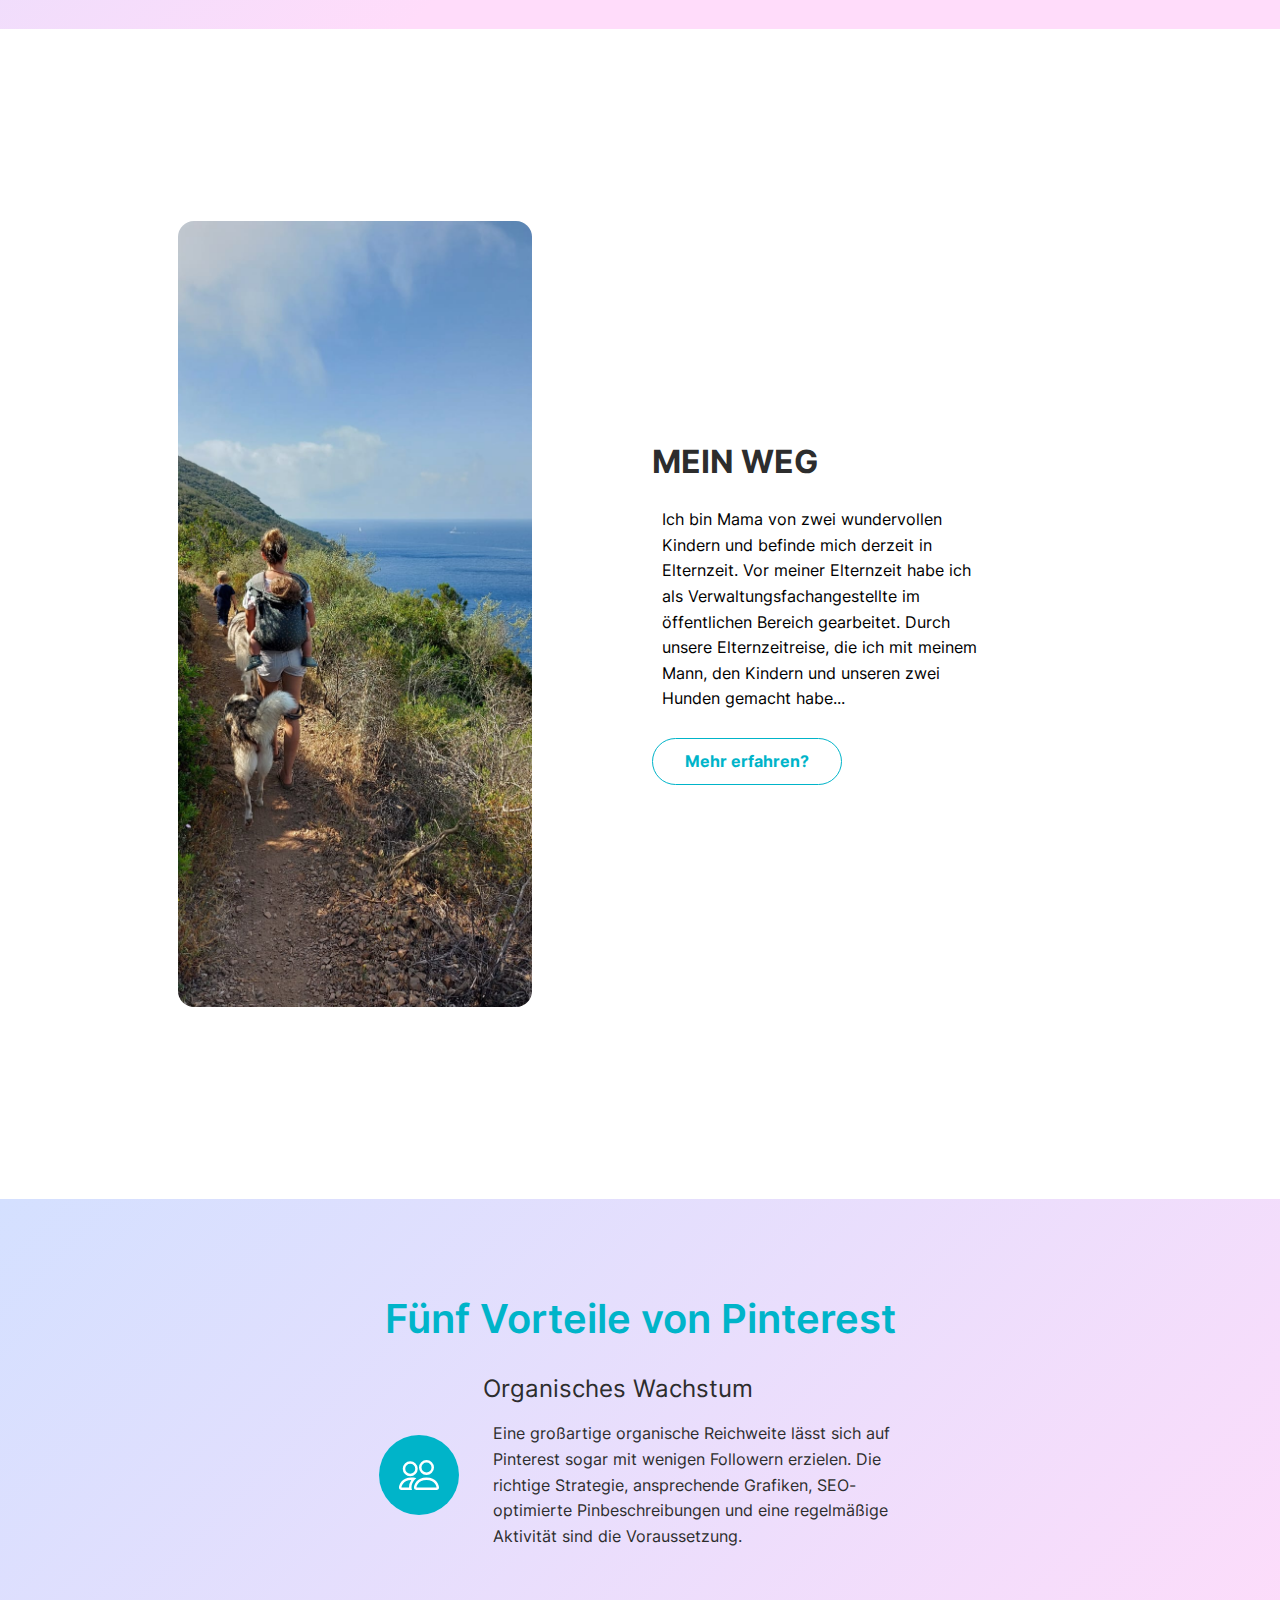
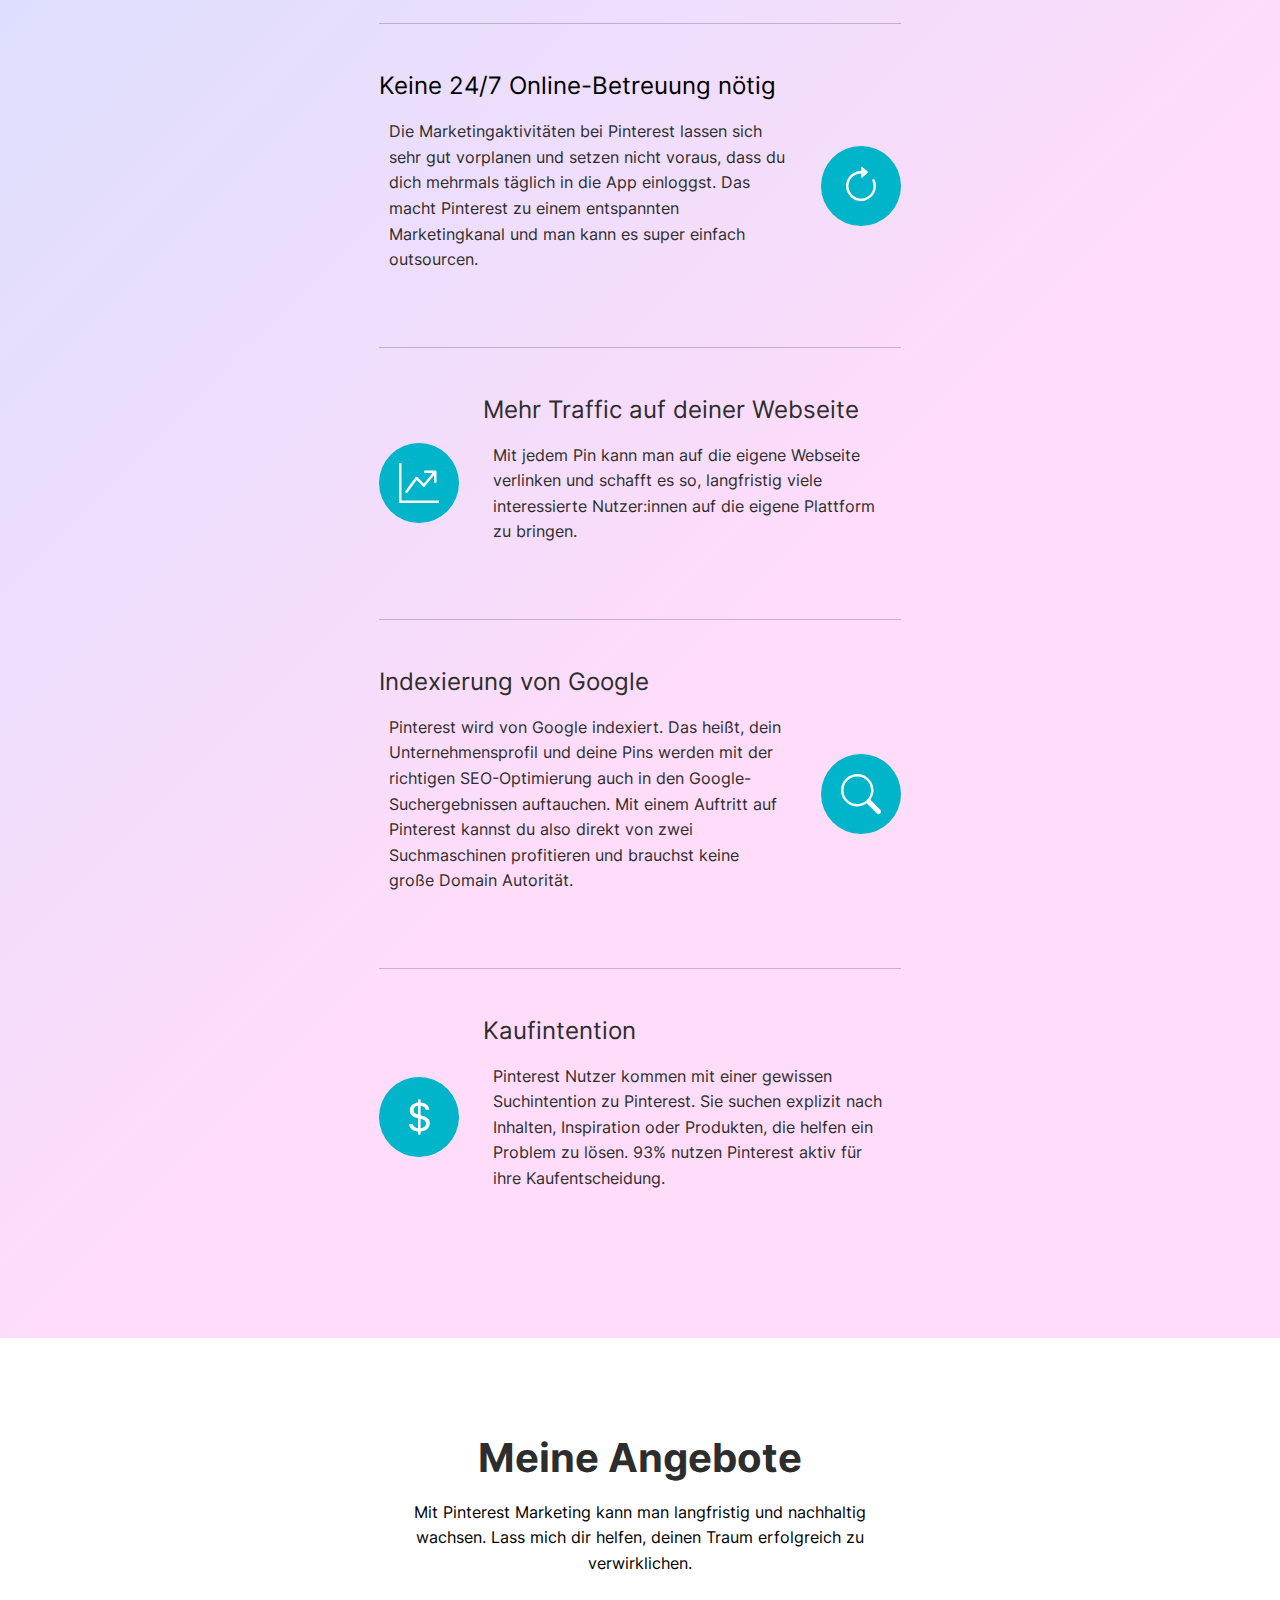
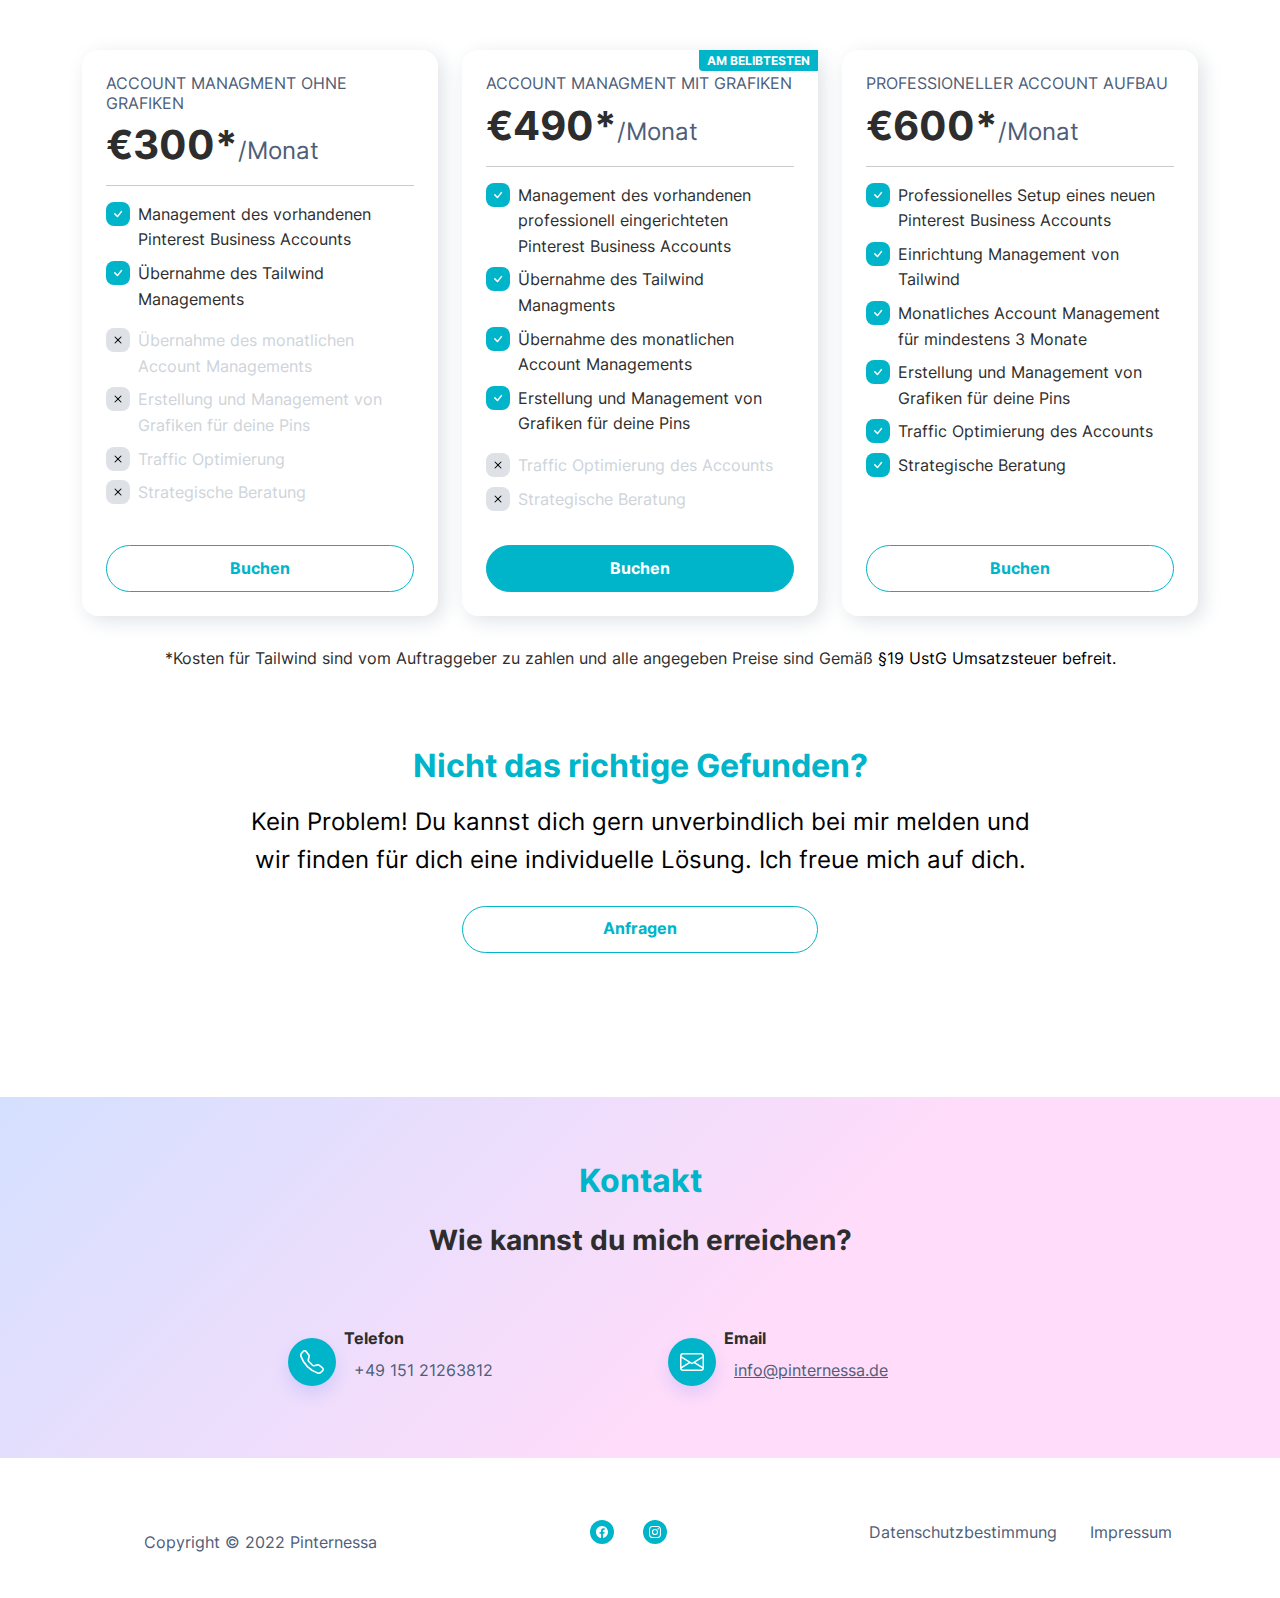
==== commit fd14a2a1: "Update pages and add Sacramento font" ====
--- a/index.html
+++ b/index.html
@@ -5,10 +5,11 @@
     <meta charset="utf-8">
     <meta name="viewport" content="width=device-width, initial-scale=1.0, shrink-to-fit=no">
     <title>Home - Pinternessa</title>
-    <link rel="stylesheet" href="/assets/bootstrap/css/bootstrap.min.css?h=63c49130f916e8761302328c73ff1917">
-    <link rel="stylesheet" href="/assets/css/Aguafina%20Script.css?h=f3ab1beff0214f6d895523e74d11d406">
-    <link rel="stylesheet" href="/assets/css/Great%20Vibes.css?h=2ab2812d760c91d0a7ce119b69f3eddb">
-    <link rel="stylesheet" href="/assets/css/Inter.css?h=80bde17b530350e16f49f16f06d85c93">
+    <link rel="stylesheet" href="/assets/bootstrap/css/bootstrap.min.css?h=11cd6552f0cfd1243be7481c40111374">
+    <link rel="stylesheet" href="/assets/css/Aguafina%20Script.css?h=c84d7d63cfc62b7e9de28fd2ae6d7f16">
+    <link rel="stylesheet" href="/assets/css/Great%20Vibes.css?h=59bf329a76f08818fc559101d8e9a054">
+    <link rel="stylesheet" href="/assets/css/Inter.css?h=19da8d4277dfeeeb96c993a1e7ad95a2">
+    <link rel="stylesheet" href="/assets/css/Sacramento.css?h=9eb207d8fcc321f126820bba7ecd326c">
     <link rel="stylesheet" href="/assets/css/aboute.css?h=dc24535947bfc460cdce420868512f1c">
     <link rel="stylesheet" href="/assets/css/Banner-Heading-Image-images.css?h=a1bf7ba5e55551e3e0028fe3887bb806">
     <link rel="stylesheet" href="/assets/css/Footer-Clean-icons.css?h=befd8a398792e305b7ffd4a176b5b585">
@@ -17,8 +18,8 @@
 
 <body style="/*background: url(&quot;design.jpg&quot;);*/background-position: 0 -60px;">
     <nav class="navbar navbar-light navbar-expand-md sticky-top d-xxl-flex justify-content-xxl-center align-items-xxl-center navbar-shrink py-3" id="mainNav">
-        <div class="container"><a class="navbar-brand d-flex align-items-center" href="/index.html"><span class="bs-icon-xs bs-icon-circle shadow d-flex justify-content-xxl-center align-items-xxl-center me-2 bs-icon"><img class="rounded-circle img-fluid d-flex d-xxl-flex justify-content-center align-items-center justify-content-xxl-center align-items-xxl-center" style="border-style: none;border-radius: 15px;" src="/assets/img/neues%20logo.jpg?h=c5e541caf47153fca6211c704aef795e"></span>
-                <div class="d-flex flex-column"><span class="fs-1 d-xxl-flex align-items-xxl-center" style="font-family: 'Great Vibes', serif;">Pinternessa</span><span class="fw-light text-black-50 d-xxl-flex align-items-xxl-center" style="font-size: 16px;">by Vanessa Scheffler</span></div>
+        <div class="container"><a class="navbar-brand d-flex align-items-center" href="/index.html">
+                <div class="d-flex flex-column"><span class="fs-1 d-xxl-flex align-items-xxl-center" style="font-family: Sacramento, serif;">Pinternessa</span><span class="fw-light text-black-50 d-xxl-flex align-items-xxl-center" style="font-size: 16px;">by Vanessa Scheffler</span></div>
             </a><button data-bs-toggle="collapse" class="navbar-toggler" data-bs-target="#navcol-1"><span class="visually-hidden">Toggle navigation</span><span class="navbar-toggler-icon"></span></button>
             <div class="collapse navbar-collapse d-xxl-flex align-items-xxl-center" id="navcol-1">
                 <ul class="navbar-nav mx-auto">
@@ -37,8 +38,8 @@
                 <div class="border rounded border-0 d-flex flex-column justify-content-center align-items-center align-items-xl-center align-items-xxl-start p-4 py-5" style="height: 500px;">
                     <div class="row d-xl-flex justify-content-xl-center align-items-xl-center">
                         <div class="col d-flex d-xl-flex flex-column justify-content-xxl-center align-items-xxl-center" style="background: var(--bs-border-color-translucent);border-radius: 10px;padding: 12px;">
-                            <h1 class="fs-1 text-center text-light d-xl-flex justify-content-xl-center align-items-xl-center mb-3" style="border-radius: 10px;font-family: 'Great Vibes', serif;">Strategisches Pinterest Marketing</h1>
-                            <p class="fs-5 fw-normal text-center text-light">Du möchtest Dein Business voranbringen, mehr Kunden erreichen und endlich durchstarten?<br>Dann bist du bei mir genau richtig!</p>
+                            <h1 class="fs-1 text-center text-light d-xl-flex justify-content-xl-center align-items-xl-center mb-3" style="border-radius: 10px;font-family: Sacramento, serif;">Strategisches Pinterest Marketing</h1>
+                            <p class="fs-5 fw-normal text-center text-light">Du möchtest dein Business voranbringen, mehr Kunden erreichen und endlich durchstarten?<br>Dann bist du bei mir genau richtig!</p>
                         </div>
                     </div>
                 </div>
@@ -51,7 +52,7 @@
                         <div class="col-md-6 text-center text-md-start d-flex d-sm-flex d-md-flex justify-content-center align-items-center justify-content-md-start align-items-md-center justify-content-xl-end mb-4">
                             <div style="max-width: 450px;">
                                 <p class="fs-2 fw-bold text-start text-info mb-2" style="color: rgb(203,109,205);">- Hey, ich bin Vanessa -</p>
-                                <h2 class="fw-bold text-start" style="font-family: 'Great Vibes', serif;text-align: center;">Schön, dass du hier bist!</h2>
+                                <h2 class="fw-bold text-start" style="font-family: Sacramento, serif;text-align: center;">Schön, dass du hier bist!</h2>
                                 <p class="text-start my-3"><span style="color: rgb(0, 0, 0); background-color: transparent;">Ich möchte dir helfen dein Herzensprojekt in die größtmögliche Sichtbarkeit zu bringen.&nbsp;Nur mit Leidenschaft und Herzblut kann etwas Großes erschaffen werden.&nbsp;</span>Pinterest ist eine visuelle Suchmaschine und steht für organisches Wachstum, Sichtbarkeit und Erfolg. Ich helfe Dir dabei mit dem richtigen SEO-optimierten Content und einer passenden Pinterest-Strategie sichtbar zu werden!<br></p>
                                 <form class="d-flex justify-content-center flex-wrap justify-content-md-start flex-lg-nowrap" method="post">
                                     <div class="my-2 me-2"></div>
@@ -286,17 +287,6 @@
                             <div class="px-2">
                                 <h6 class="fw-bold mb-0">Email</h6>
                                 <p class="text-muted mb-0"><a href="mailto:info@pinternessa.de?subject=Kontaktanfrage">info@pinternessa.de</a></p>
-                            </div>
-                        </div>
-                    </div>
-                    <div class="col-md-6 col-xl-4 col-xxl-3">
-                        <div class="d-flex align-items-center p-3">
-                            <div class="bs-icon-md bs-icon-circle bs-icon-primary text-white text-bg-info shadow d-flex flex-shrink-0 justify-content-center align-items-center d-inline-block bs-icon bs-icon-md"><svg xmlns="http://www.w3.org/2000/svg" width="1em" height="1em" fill="currentColor" viewBox="0 0 16 16" class="bi bi-pin">
-                                    <path d="M4.146.146A.5.5 0 0 1 4.5 0h7a.5.5 0 0 1 .5.5c0 .68-.342 1.174-.646 1.479-.126.125-.25.224-.354.298v4.431l.078.048c.203.127.476.314.751.555C12.36 7.775 13 8.527 13 9.5a.5.5 0 0 1-.5.5h-4v4.5c0 .276-.224 1.5-.5 1.5s-.5-1.224-.5-1.5V10h-4a.5.5 0 0 1-.5-.5c0-.973.64-1.725 1.17-2.189A5.921 5.921 0 0 1 5 6.708V2.277a2.77 2.77 0 0 1-.354-.298C4.342 1.674 4 1.179 4 .5a.5.5 0 0 1 .146-.354zm1.58 1.408-.002-.001.002.001zm-.002-.001.002.001A.5.5 0 0 1 6 2v5a.5.5 0 0 1-.276.447h-.002l-.012.007-.054.03a4.922 4.922 0 0 0-.827.58c-.318.278-.585.596-.725.936h7.792c-.14-.34-.407-.658-.725-.936a4.915 4.915 0 0 0-.881-.61l-.012-.006h-.002A.5.5 0 0 1 10 7V2a.5.5 0 0 1 .295-.458 1.775 1.775 0 0 0 .351-.271c.08-.08.155-.17.214-.271H5.14c.06.1.133.191.214.271a1.78 1.78 0 0 0 .37.282z"></path>
-                                </svg></div>
-                            <div class="px-2">
-                                <h6 class="fw-bold mb-0">Adresse</h6>
-                                <p class="text-muted mb-0">Schulgasse 6, 98701 Großbreitenbach&nbsp;</p>
                             </div>
                         </div>
                     </div>
@@ -334,7 +324,7 @@
         </div>
     </footer>
     <script src="https://cdnjs.cloudflare.com/ajax/libs/jquery/3.6.0/jquery.min.js"></script>
-    <script src="https://cdn.jsdelivr.net/npm/bootstrap@5.2.0/dist/js/bootstrap.bundle.min.js"></script>
+    <script src="https://cdn.jsdelivr.net/npm/bootstrap@5.2.3/dist/js/bootstrap.bundle.min.js"></script>
     <script src="/assets/js/bold-and-bright.js?h=914b066f52f5e2b2583e4d1558c90518"></script>
 </body>
 
